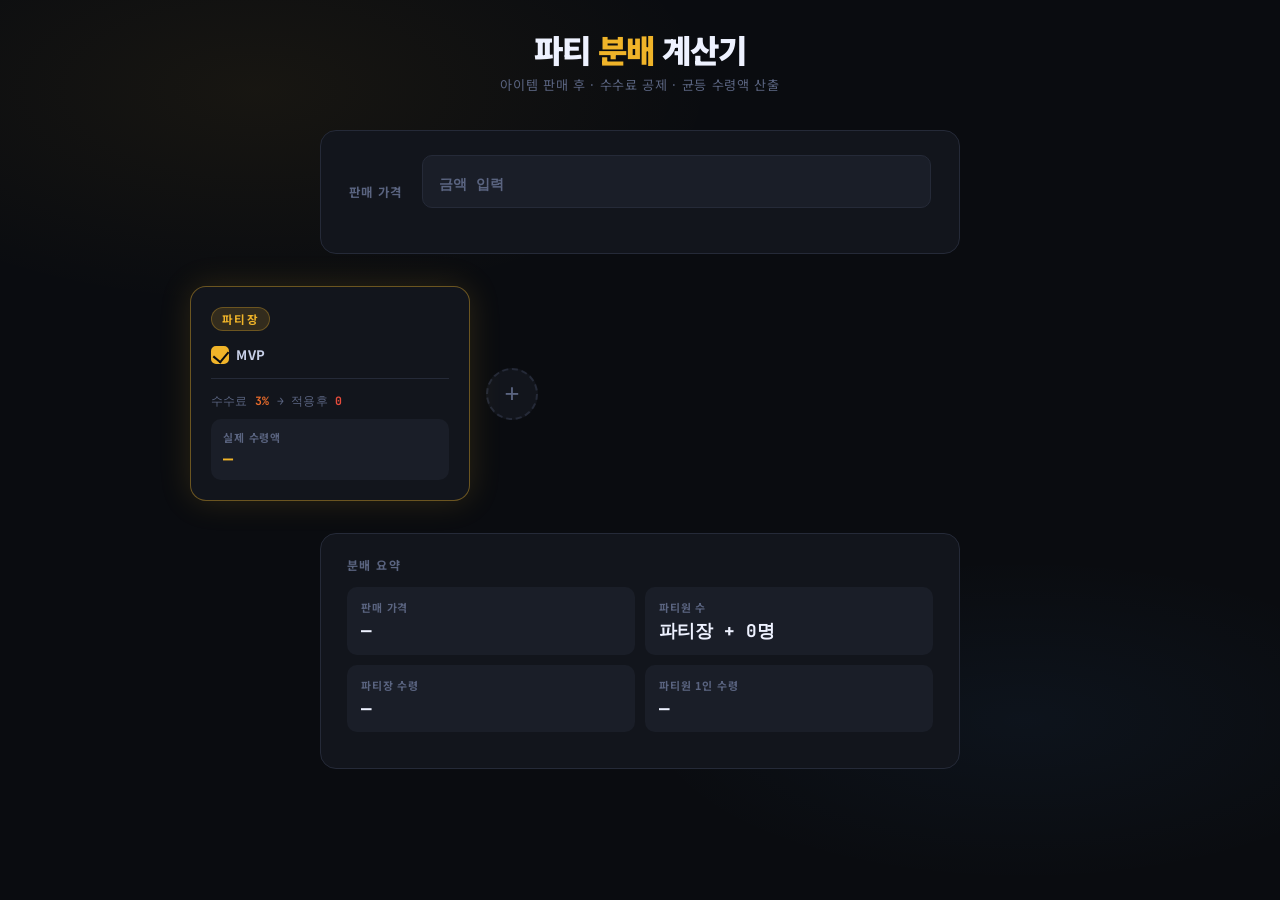
==== Calc/party_distribution_Calc.html @ 792ec23d "create index.html" ====
<!DOCTYPE html>
<html lang="ko">

<head>
    <meta charset="UTF-8">
    <meta name="viewport" content="width=device-width, initial-scale=1.0">
    <title>파티 분배 계산기</title>
    <link
        href="https://fonts.googleapis.com/css2?family=Noto+Sans+KR:wght@300;400;500;700;900&family=JetBrains+Mono:wght@400;700&display=swap"
        rel="stylesheet">
    <style>
        :root {
            --bg: #0a0c10;
            --surface: #12151c;
            --surface2: #1a1e28;
            --border: #252a38;
            --accent: #f0b429;
            --accent2: #e86b2b;
            --blue: #4a9eff;
            --green: #2ecc71;
            --red: #e74c3c;
            --muted: #5a6480;
            --text: #c8d0e8;
            --text-bright: #eef2ff;
            --leader-glow: rgba(240, 180, 41, 0.15);
            --member-glow: rgba(74, 158, 255, 0.1);
        }

        * {
            box-sizing: border-box;
            margin: 0;
            padding: 0;
        }

        body {
            background: var(--bg);
            color: var(--text);
            font-family: 'Noto Sans KR', sans-serif;
            min-height: 100vh;
            padding: 32px 16px 60px;
            background-image:
                radial-gradient(ellipse 60% 40% at 20% 10%, rgba(240, 180, 41, 0.06) 0%, transparent 60%),
                radial-gradient(ellipse 50% 30% at 80% 80%, rgba(74, 158, 255, 0.05) 0%, transparent 60%);
        }

        header {
            text-align: center;
            margin-bottom: 36px;
        }

        header h1 {
            font-size: 2rem;
            font-weight: 900;
            color: var(--text-bright);
            letter-spacing: -0.03em;
            line-height: 1.1;
        }

        header h1 span {
            color: var(--accent);
        }

        header p {
            margin-top: 8px;
            font-size: 0.82rem;
            color: var(--muted);
            letter-spacing: 0.05em;
        }

        /* ── 판매가격 섹션 ── */
        .sell-section {
            max-width: 640px;
            margin: 0 auto 32px;
            background: var(--surface);
            border: 1px solid var(--border);
            border-radius: 16px;
            padding: 24px 28px;
            display: flex;
            align-items: center;
            gap: 20px;
            flex-wrap: wrap;
        }

        .sell-label {
            font-size: 0.78rem;
            font-weight: 700;
            color: var(--muted);
            letter-spacing: 0.1em;
            text-transform: uppercase;
            white-space: nowrap;
        }

        .price-input-wrap {
            position: relative;
            flex: 1;
            min-width: 180px;
        }

        .price-input-wrap input {
            width: 100%;
            background: var(--surface2);
            border: 1px solid var(--border);
            border-radius: 10px;
            padding: 12px 16px;
            font-size: 1.3rem;
            font-family: 'JetBrains Mono', monospace;
            font-weight: 700;
            color: var(--accent);
            outline: none;
            transition: border-color 0.2s;
        }

        .price-input-wrap input:focus {
            border-color: var(--accent);
        }

        .price-input-wrap input::placeholder {
            color: var(--muted);
            font-size: 0.9rem;
        }

        .meso-display {
            margin-top: 6px;
            font-family: 'JetBrains Mono', monospace;
            font-size: 0.78rem;
            font-weight: 700;
            color: var(--muted);
            letter-spacing: 0.03em;
            min-height: 1.2em;
        }

        .meso-display .meso-val {
            color: var(--accent2);
        }

        .meso-display .meso-unit {
            color: var(--muted);
            font-weight: 400;
        }

        .uk-sub {
            font-size: 0.72rem;
            font-weight: 400;
            color: var(--muted);
            letter-spacing: 0.02em;
        }


        /* custom checkbox */
        .chk-wrap {
            display: flex;
            align-items: center;
            gap: 7px;
            cursor: pointer;
            user-select: none;
        }

        .chk-wrap input[type="checkbox"] {
            appearance: none;
            width: 18px;
            height: 18px;
            border: 2px solid var(--border);
            border-radius: 5px;
            background: var(--surface2);
            cursor: pointer;
            transition: all 0.15s;
            position: relative;
            flex-shrink: 0;
        }

        .chk-wrap input[type="checkbox"]:checked {
            background: var(--accent);
            border-color: var(--accent);
        }

        .chk-wrap input[type="checkbox"]:checked::after {
            content: '';
            position: absolute;
            left: 3px;
            top: 0px;
            width: 8px;
            height: 12px;
            border: 2px solid #0a0c10;
            border-top: none;
            border-left: none;
            transform: rotate(40deg);
        }

        .chk-wrap span {
            font-size: 0.82rem;
            font-weight: 700;
            color: var(--text);
            letter-spacing: 0.04em;
        }

        /* ── 파티 블럭 영역 ── */
        .party-area {
            max-width: 900px;
            margin: 0 auto;
            display: flex;
            flex-wrap: wrap;
            gap: 16px;
            align-items: flex-start;
        }

        /* 블럭 공통 */
        .block {
            flex: 1 1 200px;
            min-width: 200px;
            max-width: 280px;
            background: var(--surface);
            border: 1px solid var(--border);
            border-radius: 16px;
            padding: 20px;
            position: relative;
            transition: box-shadow 0.2s, border-color 0.2s;
            animation: fadeUp 0.3s ease both;
        }

        @keyframes fadeUp {
            from {
                opacity: 0;
                transform: translateY(12px);
            }

            to {
                opacity: 1;
                transform: translateY(0);
            }
        }

        .block.leader {
            border-color: rgba(240, 180, 41, 0.4);
            box-shadow: 0 0 32px var(--leader-glow);
        }

        .block.member {
            border-color: rgba(74, 158, 255, 0.2);
            box-shadow: 0 0 24px var(--member-glow);
        }

        .block-header {
            display: flex;
            align-items: center;
            justify-content: space-between;
            margin-bottom: 14px;
        }

        .block-title {
            font-size: 0.72rem;
            font-weight: 700;
            letter-spacing: 0.12em;
            text-transform: uppercase;
            padding: 3px 10px;
            border-radius: 20px;
        }

        .leader .block-title {
            background: rgba(240, 180, 41, 0.15);
            color: var(--accent);
            border: 1px solid rgba(240, 180, 41, 0.3);
        }

        .member .block-title {
            background: rgba(74, 158, 255, 0.1);
            color: var(--blue);
            border: 1px solid rgba(74, 158, 255, 0.25);
        }

        .remove-btn {
            background: rgba(231, 76, 60, 0.12);
            border: 1px solid rgba(231, 76, 60, 0.25);
            color: var(--red);
            border-radius: 8px;
            width: 26px;
            height: 26px;
            display: flex;
            align-items: center;
            justify-content: center;
            cursor: pointer;
            font-size: 1rem;
            line-height: 1;
            transition: all 0.15s;
        }

        .remove-btn:hover {
            background: rgba(231, 76, 60, 0.25);
        }

        .block-checks {
            display: flex;
            flex-direction: column;
            gap: 8px;
            margin-bottom: 14px;
            padding-bottom: 14px;
            border-bottom: 1px solid var(--border);
        }

        /* 수수료 표시 */
        .fee-info {
            font-family: 'JetBrains Mono', monospace;
            font-size: 0.72rem;
            color: var(--muted);
            margin-bottom: 10px;
            letter-spacing: 0.02em;
        }

        .fee-info .fee-chain {
            color: var(--accent2);
            font-weight: 700;
        }

        .fee-info .fee-result {
            color: var(--red);
            font-weight: 700;
        }

        /* 금액 표시 */
        .amount-row {
            display: flex;
            flex-direction: column;
            gap: 6px;
        }

        .amount-item {
            background: var(--surface2);
            border-radius: 10px;
            padding: 10px 12px;
        }

        .amount-item .alabel {
            font-size: 0.68rem;
            font-weight: 700;
            letter-spacing: 0.08em;
            text-transform: uppercase;
            color: var(--muted);
            margin-bottom: 3px;
        }

        .amount-item .aval {
            font-family: 'JetBrains Mono', monospace;
            font-size: 1.05rem;
            font-weight: 700;
            color: var(--green);
        }

        .amount-item .aval.transfer {
            color: var(--blue);
        }

        .amount-item .aval.leader-val {
            color: var(--accent);
        }

        /* +버튼 */
        .add-btn-wrap {
            display: flex;
            align-items: center;
            justify-content: center;
            flex: 0 0 auto;
            align-self: center;
        }

        .add-btn {
            width: 52px;
            height: 52px;
            border-radius: 50%;
            border: 2px dashed var(--border);
            background: var(--surface);
            color: var(--muted);
            font-size: 1.6rem;
            cursor: pointer;
            display: flex;
            align-items: center;
            justify-content: center;
            transition: all 0.2s;
            line-height: 1;
        }

        .add-btn:hover:not(:disabled) {
            border-color: var(--blue);
            color: var(--blue);
            background: rgba(74, 158, 255, 0.07);
            transform: scale(1.08);
        }

        .add-btn:disabled {
            opacity: 0.3;
            cursor: not-allowed;
        }

        /* 결과 요약 */
        .summary {
            max-width: 640px;
            margin: 32px auto 0;
            background: var(--surface);
            border: 1px solid var(--border);
            border-radius: 16px;
            padding: 22px 26px;
        }

        .summary h2 {
            font-size: 0.75rem;
            font-weight: 700;
            letter-spacing: 0.12em;
            text-transform: uppercase;
            color: var(--muted);
            margin-bottom: 14px;
        }

        .summary-grid {
            display: grid;
            grid-template-columns: 1fr 1fr;
            gap: 10px;
        }

        .summary-item {
            background: var(--surface2);
            border-radius: 10px;
            padding: 12px 14px;
        }

        .summary-item .slabel {
            font-size: 0.68rem;
            font-weight: 700;
            letter-spacing: 0.08em;
            text-transform: uppercase;
            color: var(--muted);
            margin-bottom: 4px;
        }

        .summary-item .sval {
            font-family: 'JetBrains Mono', monospace;
            font-size: 1.1rem;
            font-weight: 700;
            color: var(--text-bright);
        }

        .note {
            margin-top: 14px;
            font-size: 0.73rem;
            color: var(--muted);
            line-height: 1.7;
        }

        .note b {
            color: var(--accent);
        }

        @media (max-width: 600px) {
            .sell-section {
                padding: 18px;
                gap: 14px;
            }

            header h1 {
                font-size: 1.5rem;
            }

            .block {
                min-width: 160px;
            }

            .summary-grid {
                grid-template-columns: 1fr;
            }
        }
    </style>
</head>

<body>

    <header>
        <h1>파티 <span>분배</span> 계산기</h1>
        <p>아이템 판매 후 · 수수료 공제 · 균등 수령액 산출</p>
    </header>

    <!-- 판매가격 입력 -->
    <div class="sell-section">
        <div class="sell-label">판매 가격</div>
        <div class="price-input-wrap">
            <input type="number" id="sellPrice" placeholder="금액 입력" min="0" oninput="calc()">
            <div class="meso-display" id="mesoDisplay"></div>
        </div>

    </div>

    <!-- 파티 블럭 영역 -->
    <div class="party-area" id="partyArea">
        <!-- 파티장 -->
        <div class="block leader" id="leaderBlock">
            <div class="block-header">
                <span class="block-title">파티장</span>
            </div>
            <div class="block-checks">
                <!-- 파티장은 mvp 옵션만 (타서버 없음) -->
                <label class="chk-wrap">
                    <input type="checkbox" id="leaderMvp" checked onchange="calc()">
                    <span>MVP</span>
                </label>
            </div>
            <div class="fee-info" id="leaderFeeInfo">—</div>
            <div class="amount-row">
                <div class="amount-item">
                    <div class="alabel">실제 수령액</div>
                    <div class="aval leader-val" id="leaderReceive">—</div>
                </div>
            </div>
        </div>

        <!-- 파티원 동적 -->
        <div id="membersWrap" style="display:contents"></div>

        <!-- + 버튼 -->
        <div class="add-btn-wrap">
            <button class="add-btn" id="addBtn" onclick="addMember()" title="파티원 추가">+</button>
        </div>
    </div>

    <!-- 요약 -->
    <div class="summary" id="summary">
        <h2>분배 요약</h2>
        <div class="summary-grid">
            <div class="summary-item">
                <div class="slabel">판매 가격</div>
                <div class="sval" id="sumSell">—</div>
            </div>
            <div class="summary-item">
                <div class="slabel">파티원 수</div>
                <div class="sval" id="sumCount">—</div>
            </div>
            <div class="summary-item">
                <div class="slabel">파티장 수령</div>
                <div class="sval" id="sumLeader">—</div>
            </div>
            <div class="summary-item">
                <div class="slabel">파티원 1인 수령</div>
                <div class="sval" id="sumMember">—</div>
            </div>
        </div>
        <div class="note" id="noteArea"></div>
    </div>

    <script>
        let memberCount = 0;
        let memberData = []; // [{id, otherServer, mvp}]

        const MAX_MEMBERS = 5;

        function addMember() {
            if (memberCount >= MAX_MEMBERS) return;
            memberCount++;
            const id = memberCount;
            memberData.push({ id, otherServer: false, mvp: true });

            const wrap = document.getElementById('membersWrap');
            const div = document.createElement('div');
            div.className = 'block member';
            div.id = `member-${id}`;
            div.innerHTML = `
    <div class="block-header">
        <span class="block-title">파티원 ${id}</span>
        <button class="remove-btn" onclick="removeMember(${id})" title="제거">×</button>
    </div>
    <div class="block-checks">
        <label class="chk-wrap">
        <input type="checkbox" id="m${id}-other" onchange="updateMember(${id})">
        <span>타서버</span>
        </label>
        <label class="chk-wrap">
        <input type="checkbox" id="m${id}-mvp" checked onchange="updateMember(${id})">
        <span>MVP</span>
        </label>
    </div>
    <div class="fee-info" id="m${id}-fee">—</div>
    <div class="amount-row">
        <div class="amount-item">
        <div class="alabel">실제 수령액</div>
        <div class="aval" id="m${id}-receive">—</div>
    </div>
    <div class="amount-item">
        <div class="alabel">파티장이 줄 금액</div>
        <div class="aval transfer" id="m${id}-transfer">—</div>
    </div>
    </div>
`;
            wrap.appendChild(div);
            updateAddBtn();
            calc();
        }

        function removeMember(id) {
            memberData = memberData.filter(m => m.id !== id);
            const el = document.getElementById(`member-${id}`);
            if (el) el.remove();
            // 타이틀 재번호
            const blocks = document.querySelectorAll('#membersWrap .block');
            blocks.forEach((b, i) => {
                b.querySelector('.block-title').textContent = `파티원 ${i + 1}`;
            });
            memberCount = memberData.length;
            updateAddBtn();
            calc();
        }

        function updateMember(id) {
            const m = memberData.find(x => x.id === id);
            if (!m) return;
            m.otherServer = document.getElementById(`m${id}-other`).checked;
            m.mvp = document.getElementById(`m${id}-mvp`).checked;
            calc();
        }

        function updateAddBtn() {
            document.getElementById('addBtn').disabled = memberCount >= MAX_MEMBERS;
        }

        // 수수료 적용: 금액 * (1 - fee/100) 를 floor
        function applyFee(amount, feePercent) {
            return Math.floor(amount * (1 - feePercent / 100));
        }

        function fmt(n) {
            if (isNaN(n) || n === null) return '—';
            return n.toLocaleString('ko-KR');
        }

        function fmtPlain(n) {
            if (isNaN(n) || n === null) return '—';
            return String(n);
        }

        function fmtUk(n) {
            if (!n || isNaN(n)) return '';
            return (n / 100000000).toFixed(2) + '억';
        }

        function setAmount(el, n) {
            if (!el) return;
            if (!n || isNaN(n) || n <= 0) { el.innerHTML = '—'; return; }
            el.innerHTML = fmtPlain(n) + '<br><span class="uk-sub">' + fmtUk(n) + '</span>';
        }

        function calc() {
            const sellPrice = parseInt(document.getElementById('sellPrice').value) || 0;
            // 억 단위 메소 표시
            const mesoEl = document.getElementById('mesoDisplay');
            if (sellPrice > 0) {
                const uk = (sellPrice / 100000000).toFixed(4).replace(/\.?0+$/, '');
                mesoEl.innerHTML = `<span class="meso-val">${uk}억</span> <span class="meso-unit">메소</span>`;
            } else {
                mesoEl.innerHTML = '';
            }

            // 파티장 수수료
            const leaderMvp = document.getElementById('leaderMvp').checked;
            // 파티장 수수료 = mvp여부에 따라
            const leaderBaseFee = leaderMvp ? 3 : 5;

            // 파티장 수령액 (판매가 - 수수료)
            const leaderReceive = applyFee(sellPrice, leaderBaseFee);

            // 파티원이 없으면 파티장이 다 가짐
            const totalMembers = memberData.length;

            // 모두가 동일하게 수령해야 하므로:
            // 파티원이 파티장한테 받을 때 수수료가 붙음.
            // 파티원이 받는 실제금액 = (파티장이 주는 금액) * (1 - 각 수수료)
            // 모두의 실제 수령액이 같아야 함 → 기준금액 T 를 구함
            // 파티장 실제수령 = leaderReceive - Σ(파티장이 주는 금액_i)
            // 파티원 i 실제수령 = (파티장이 주는 금액_i) * (1 - fee_i)
            // 모두 T가 되도록: T = leaderReceive - Σ transfer_i = transfer_i * (1-fee_i)
            // → transfer_i = T / (1 - fee_i)
            // → T + Σ T/(1-fee_i) = leaderReceive
            // → T * (1 + Σ 1/(1-fee_i)) = leaderReceive
            // → T = leaderReceive / (1 + Σ 1/(1-fee_i))
            // Then floor T, and floor each transfer

            // 각 파티원 수수료 계산
            const memberFees = memberData.map(m => {
                const baseFee = m.mvp ? 3 : 5;
                const otherFee = m.otherServer ? 1 : 0;
                // 복리: (1 - base/100) * (1 - other/100)
                // 실제 남는 비율
                const keepRatio = (1 - baseFee / 100) * (1 - otherFee / 100);
                return { ...m, baseFee, otherFee, keepRatio };
            });

            let T = 0;
            let sumInvKeep = 0;

            if (totalMembers === 0) {
                T = leaderReceive;
            } else {
                // Σ 1/keepRatio
                sumInvKeep = memberFees.reduce((acc, m) => acc + 1 / m.keepRatio, 0);
                // T = floor(leaderReceive / (1 + sumInvKeep))
                T = Math.floor(leaderReceive / (1 + sumInvKeep));
            }

            // 파티장 실제 수령
            const leaderActual = totalMembers === 0 ? leaderReceive : T;

            // 파티원 transfer, receive
            const memberResults = memberFees.map(m => {
                // 파티장이 주는 금액: T / keepRatio, floor
                const transfer = Math.floor(T / m.keepRatio);
                // 실제 수령: floor(transfer * keepRatio)
                const receive = applyFee(transfer, m.baseFee);
                const receive2 = m.otherFee > 0 ? applyFee(receive, m.otherFee) : receive;
                return { ...m, transfer, receive: receive2 };
            });

            // 파티장 실제 수령 재계산 (leaderReceive - Σtransfer, floor)
            const totalTransfer = memberResults.reduce((a, m) => a + m.transfer, 0);
            const leaderFinal = leaderReceive - totalTransfer;

            // UI 업데이트 - 파티장
            const leaderFeeStr = `${leaderBaseFee}%`;
            document.getElementById('leaderFeeInfo').innerHTML =
                `수수료 <span class="fee-chain">${leaderFeeStr}</span> → 적용후 <span class="fee-result">${fmt(leaderReceive)}</span>`;
            setAmount(document.getElementById('leaderReceive'), sellPrice > 0 ? leaderFinal : 0);

            // UI 업데이트 - 파티원
            memberResults.forEach((m, i) => {
                const feeChain = m.otherFee > 0
                    ? `${m.baseFee}% + ${m.otherFee}% (복리)`
                    : `${m.baseFee}%`;
                const actualFeeDisplay = (1 - m.keepRatio) * 100;
                document.getElementById(`m${m.id}-fee`).innerHTML =
                    `수수료 <span class="fee-chain">${feeChain}</span> ≈ 실적용 <span class="fee-result">${actualFeeDisplay.toFixed(2)}%</span>`;
                setAmount(document.getElementById(`m${m.id}-receive`), sellPrice > 0 ? m.receive : 0);
                setAmount(document.getElementById(`m${m.id}-transfer`), sellPrice > 0 ? m.transfer : 0);
            });

            // 요약
            document.getElementById('sumSell').textContent = sellPrice > 0 ? fmt(sellPrice) : '—';
            document.getElementById('sumCount').textContent = `파티장 + ${totalMembers}명`;
            document.getElementById('sumLeader').textContent = sellPrice > 0 ? fmt(leaderFinal) : '—';
            document.getElementById('sumMember').textContent =
                (sellPrice > 0 && totalMembers > 0) ? fmt(T) : '—';

            // 노트
            let noteHtml = '';
            if (sellPrice > 0) {
                noteHtml += `<b>목표 균등 수령액</b>: ${fmt(T)}<br>`;
                noteHtml += `파티장 판매 후 수령: ${fmt(leaderReceive)} → 파티원 분배 후 실수령: ${fmt(leaderFinal)}<br>`;
                if (totalMembers > 0) {
                    noteHtml += `파티원 총 이체 금액: ${fmt(totalTransfer)}<br>`;
                }
                noteHtml += `<span style="color:var(--muted);font-size:0.7rem">※ 1의 자리 이하 버림 적용 · 수수료 복리 계산</span>`;
            }
            document.getElementById('noteArea').innerHTML = noteHtml;
        }

        // 초기 계산
        calc();
    </script>
</body>

</html>
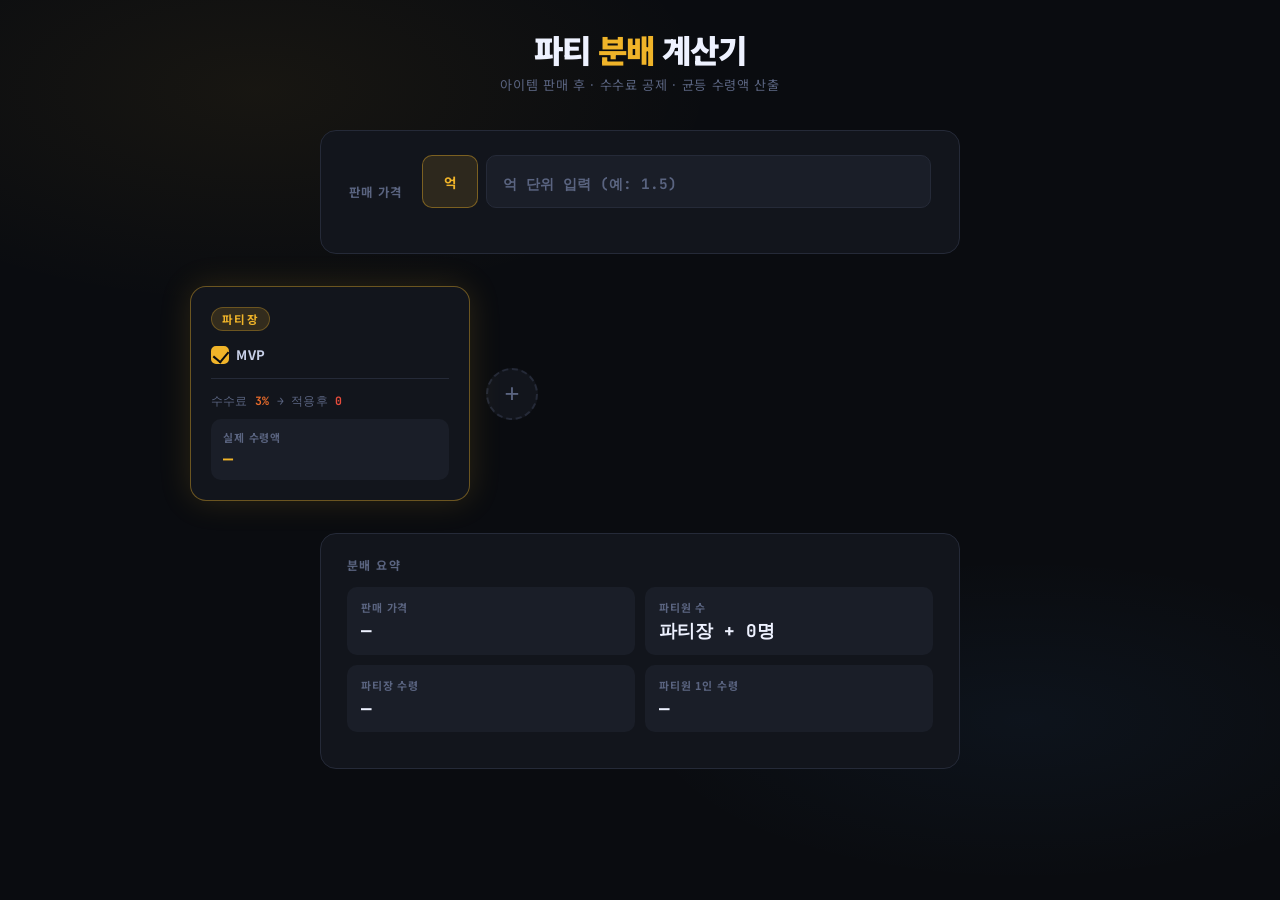
==== commit a24bbad1: "분배 계산기 수정" ====
--- a/Calc/party_distribution_Calc.html
+++ b/Calc/party_distribution_Calc.html
@@ -8,468 +8,10 @@
     <link
         href="https://fonts.googleapis.com/css2?family=Noto+Sans+KR:wght@300;400;500;700;900&family=JetBrains+Mono:wght@400;700&display=swap"
         rel="stylesheet">
-    <style>
-        :root {
-            --bg: #0a0c10;
-            --surface: #12151c;
-            --surface2: #1a1e28;
-            --border: #252a38;
-            --accent: #f0b429;
-            --accent2: #e86b2b;
-            --blue: #4a9eff;
-            --green: #2ecc71;
-            --red: #e74c3c;
-            --muted: #5a6480;
-            --text: #c8d0e8;
-            --text-bright: #eef2ff;
-            --leader-glow: rgba(240, 180, 41, 0.15);
-            --member-glow: rgba(74, 158, 255, 0.1);
-        }
-
-        * {
-            box-sizing: border-box;
-            margin: 0;
-            padding: 0;
-        }
-
-        body {
-            background: var(--bg);
-            color: var(--text);
-            font-family: 'Noto Sans KR', sans-serif;
-            min-height: 100vh;
-            padding: 32px 16px 60px;
-            background-image:
-                radial-gradient(ellipse 60% 40% at 20% 10%, rgba(240, 180, 41, 0.06) 0%, transparent 60%),
-                radial-gradient(ellipse 50% 30% at 80% 80%, rgba(74, 158, 255, 0.05) 0%, transparent 60%);
-        }
-
-        header {
-            text-align: center;
-            margin-bottom: 36px;
-        }
-
-        header h1 {
-            font-size: 2rem;
-            font-weight: 900;
-            color: var(--text-bright);
-            letter-spacing: -0.03em;
-            line-height: 1.1;
-        }
-
-        header h1 span {
-            color: var(--accent);
-        }
-
-        header p {
-            margin-top: 8px;
-            font-size: 0.82rem;
-            color: var(--muted);
-            letter-spacing: 0.05em;
-        }
-
-        /* ── 판매가격 섹션 ── */
-        .sell-section {
-            max-width: 640px;
-            margin: 0 auto 32px;
-            background: var(--surface);
-            border: 1px solid var(--border);
-            border-radius: 16px;
-            padding: 24px 28px;
-            display: flex;
-            align-items: center;
-            gap: 20px;
-            flex-wrap: wrap;
-        }
-
-        .sell-label {
-            font-size: 0.78rem;
-            font-weight: 700;
-            color: var(--muted);
-            letter-spacing: 0.1em;
-            text-transform: uppercase;
-            white-space: nowrap;
-        }
-
-        .price-input-wrap {
-            position: relative;
-            flex: 1;
-            min-width: 180px;
-        }
-
-        .price-input-wrap input {
-            width: 100%;
-            background: var(--surface2);
-            border: 1px solid var(--border);
-            border-radius: 10px;
-            padding: 12px 16px;
-            font-size: 1.3rem;
-            font-family: 'JetBrains Mono', monospace;
-            font-weight: 700;
-            color: var(--accent);
-            outline: none;
-            transition: border-color 0.2s;
-        }
-
-        .price-input-wrap input:focus {
-            border-color: var(--accent);
-        }
-
-        .price-input-wrap input::placeholder {
-            color: var(--muted);
-            font-size: 0.9rem;
-        }
-
-        .meso-display {
-            margin-top: 6px;
-            font-family: 'JetBrains Mono', monospace;
-            font-size: 0.78rem;
-            font-weight: 700;
-            color: var(--muted);
-            letter-spacing: 0.03em;
-            min-height: 1.2em;
-        }
-
-        .meso-display .meso-val {
-            color: var(--accent2);
-        }
-
-        .meso-display .meso-unit {
-            color: var(--muted);
-            font-weight: 400;
-        }
-
-        .uk-sub {
-            font-size: 0.72rem;
-            font-weight: 400;
-            color: var(--muted);
-            letter-spacing: 0.02em;
-        }
-
-
-        /* custom checkbox */
-        .chk-wrap {
-            display: flex;
-            align-items: center;
-            gap: 7px;
-            cursor: pointer;
-            user-select: none;
-        }
-
-        .chk-wrap input[type="checkbox"] {
-            appearance: none;
-            width: 18px;
-            height: 18px;
-            border: 2px solid var(--border);
-            border-radius: 5px;
-            background: var(--surface2);
-            cursor: pointer;
-            transition: all 0.15s;
-            position: relative;
-            flex-shrink: 0;
-        }
-
-        .chk-wrap input[type="checkbox"]:checked {
-            background: var(--accent);
-            border-color: var(--accent);
-        }
-
-        .chk-wrap input[type="checkbox"]:checked::after {
-            content: '';
-            position: absolute;
-            left: 3px;
-            top: 0px;
-            width: 8px;
-            height: 12px;
-            border: 2px solid #0a0c10;
-            border-top: none;
-            border-left: none;
-            transform: rotate(40deg);
-        }
-
-        .chk-wrap span {
-            font-size: 0.82rem;
-            font-weight: 700;
-            color: var(--text);
-            letter-spacing: 0.04em;
-        }
-
-        /* ── 파티 블럭 영역 ── */
-        .party-area {
-            max-width: 900px;
-            margin: 0 auto;
-            display: flex;
-            flex-wrap: wrap;
-            gap: 16px;
-            align-items: flex-start;
-        }
-
-        /* 블럭 공통 */
-        .block {
-            flex: 1 1 200px;
-            min-width: 200px;
-            max-width: 280px;
-            background: var(--surface);
-            border: 1px solid var(--border);
-            border-radius: 16px;
-            padding: 20px;
-            position: relative;
-            transition: box-shadow 0.2s, border-color 0.2s;
-            animation: fadeUp 0.3s ease both;
-        }
-
-        @keyframes fadeUp {
-            from {
-                opacity: 0;
-                transform: translateY(12px);
-            }
-
-            to {
-                opacity: 1;
-                transform: translateY(0);
-            }
-        }
-
-        .block.leader {
-            border-color: rgba(240, 180, 41, 0.4);
-            box-shadow: 0 0 32px var(--leader-glow);
-        }
-
-        .block.member {
-            border-color: rgba(74, 158, 255, 0.2);
-            box-shadow: 0 0 24px var(--member-glow);
-        }
-
-        .block-header {
-            display: flex;
-            align-items: center;
-            justify-content: space-between;
-            margin-bottom: 14px;
-        }
-
-        .block-title {
-            font-size: 0.72rem;
-            font-weight: 700;
-            letter-spacing: 0.12em;
-            text-transform: uppercase;
-            padding: 3px 10px;
-            border-radius: 20px;
-        }
-
-        .leader .block-title {
-            background: rgba(240, 180, 41, 0.15);
-            color: var(--accent);
-            border: 1px solid rgba(240, 180, 41, 0.3);
-        }
-
-        .member .block-title {
-            background: rgba(74, 158, 255, 0.1);
-            color: var(--blue);
-            border: 1px solid rgba(74, 158, 255, 0.25);
-        }
-
-        .remove-btn {
-            background: rgba(231, 76, 60, 0.12);
-            border: 1px solid rgba(231, 76, 60, 0.25);
-            color: var(--red);
-            border-radius: 8px;
-            width: 26px;
-            height: 26px;
-            display: flex;
-            align-items: center;
-            justify-content: center;
-            cursor: pointer;
-            font-size: 1rem;
-            line-height: 1;
-            transition: all 0.15s;
-        }
-
-        .remove-btn:hover {
-            background: rgba(231, 76, 60, 0.25);
-        }
-
-        .block-checks {
-            display: flex;
-            flex-direction: column;
-            gap: 8px;
-            margin-bottom: 14px;
-            padding-bottom: 14px;
-            border-bottom: 1px solid var(--border);
-        }
-
-        /* 수수료 표시 */
-        .fee-info {
-            font-family: 'JetBrains Mono', monospace;
-            font-size: 0.72rem;
-            color: var(--muted);
-            margin-bottom: 10px;
-            letter-spacing: 0.02em;
-        }
-
-        .fee-info .fee-chain {
-            color: var(--accent2);
-            font-weight: 700;
-        }
-
-        .fee-info .fee-result {
-            color: var(--red);
-            font-weight: 700;
-        }
-
-        /* 금액 표시 */
-        .amount-row {
-            display: flex;
-            flex-direction: column;
-            gap: 6px;
-        }
-
-        .amount-item {
-            background: var(--surface2);
-            border-radius: 10px;
-            padding: 10px 12px;
-        }
-
-        .amount-item .alabel {
-            font-size: 0.68rem;
-            font-weight: 700;
-            letter-spacing: 0.08em;
-            text-transform: uppercase;
-            color: var(--muted);
-            margin-bottom: 3px;
-        }
-
-        .amount-item .aval {
-            font-family: 'JetBrains Mono', monospace;
-            font-size: 1.05rem;
-            font-weight: 700;
-            color: var(--green);
-        }
-
-        .amount-item .aval.transfer {
-            color: var(--blue);
-        }
-
-        .amount-item .aval.leader-val {
-            color: var(--accent);
-        }
-
-        /* +버튼 */
-        .add-btn-wrap {
-            display: flex;
-            align-items: center;
-            justify-content: center;
-            flex: 0 0 auto;
-            align-self: center;
-        }
-
-        .add-btn {
-            width: 52px;
-            height: 52px;
-            border-radius: 50%;
-            border: 2px dashed var(--border);
-            background: var(--surface);
-            color: var(--muted);
-            font-size: 1.6rem;
-            cursor: pointer;
-            display: flex;
-            align-items: center;
-            justify-content: center;
-            transition: all 0.2s;
-            line-height: 1;
-        }
-
-        .add-btn:hover:not(:disabled) {
-            border-color: var(--blue);
-            color: var(--blue);
-            background: rgba(74, 158, 255, 0.07);
-            transform: scale(1.08);
-        }
-
-        .add-btn:disabled {
-            opacity: 0.3;
-            cursor: not-allowed;
-        }
-
-        /* 결과 요약 */
-        .summary {
-            max-width: 640px;
-            margin: 32px auto 0;
-            background: var(--surface);
-            border: 1px solid var(--border);
-            border-radius: 16px;
-            padding: 22px 26px;
-        }
-
-        .summary h2 {
-            font-size: 0.75rem;
-            font-weight: 700;
-            letter-spacing: 0.12em;
-            text-transform: uppercase;
-            color: var(--muted);
-            margin-bottom: 14px;
-        }
-
-        .summary-grid {
-            display: grid;
-            grid-template-columns: 1fr 1fr;
-            gap: 10px;
-        }
-
-        .summary-item {
-            background: var(--surface2);
-            border-radius: 10px;
-            padding: 12px 14px;
-        }
-
-        .summary-item .slabel {
-            font-size: 0.68rem;
-            font-weight: 700;
-            letter-spacing: 0.08em;
-            text-transform: uppercase;
-            color: var(--muted);
-            margin-bottom: 4px;
-        }
-
-        .summary-item .sval {
-            font-family: 'JetBrains Mono', monospace;
-            font-size: 1.1rem;
-            font-weight: 700;
-            color: var(--text-bright);
-        }
-
-        .note {
-            margin-top: 14px;
-            font-size: 0.73rem;
-            color: var(--muted);
-            line-height: 1.7;
-        }
-
-        .note b {
-            color: var(--accent);
-        }
-
-        @media (max-width: 600px) {
-            .sell-section {
-                padding: 18px;
-                gap: 14px;
-            }
-
-            header h1 {
-                font-size: 1.5rem;
-            }
-
-            .block {
-                min-width: 160px;
-            }
-
-            .summary-grid {
-                grid-template-columns: 1fr;
-            }
-        }
-    </style>
+    <link rel="stylesheet" href="party_distribution_Calc.css">
 </head>
 
 <body>
-
     <header>
         <h1>파티 <span>분배</span> 계산기</h1>
         <p>아이템 판매 후 · 수수료 공제 · 균등 수령액 산출</p>
@@ -479,7 +21,10 @@
     <div class="sell-section">
         <div class="sell-label">판매 가격</div>
         <div class="price-input-wrap">
-            <input type="number" id="sellPrice" placeholder="금액 입력" min="0" oninput="calc()">
+            <div class="price-input-row">
+                <button class="mode-btn" id="modeBtn" onclick="toggleMode()" title="입력 모드 변경">억</button>
+                <input type="number" id="sellPrice" placeholder="억 단위 입력 (예: 1.5)" min="0" step="any" oninput="calc()">
+            </div>
             <div class="meso-display" id="mesoDisplay"></div>
         </div>
 
@@ -542,24 +87,54 @@
     </div>
 
     <script>
-        let memberCount = 0;
+        let nextId = 0;
         let memberData = []; // [{id, otherServer, mvp}]
 
         const MAX_MEMBERS = 5;
+        const UK = 100000000;
+
+        // 입력 모드: 'uk' = 억 단위(소수점 허용), 'raw' = 메소 그대로
+        let inputMode = 'uk';
+
+        function getSellPrice() {
+            const v = document.getElementById('sellPrice').value;
+            if (inputMode === 'uk') return Math.round((parseFloat(v) || 0) * UK);
+            return parseInt(v) || 0;
+        }
+
+        function toggleMode() {
+            const input = document.getElementById('sellPrice');
+            const price = getSellPrice();
+            inputMode = inputMode === 'uk' ? 'raw' : 'uk';
+            const btn = document.getElementById('modeBtn');
+            if (inputMode === 'uk') {
+                btn.textContent = '억';
+                btn.classList.remove('raw');
+                input.step = 'any';
+                input.placeholder = '억 단위 입력 (예: 1.5)';
+                input.value = price > 0 ? String(price / UK) : '';
+            } else {
+                btn.textContent = '메소';
+                btn.classList.add('raw');
+                input.step = '1';
+                input.placeholder = '금액 입력';
+                input.value = price > 0 ? String(price) : '';
+            }
+            calc();
+        }
 
         function addMember() {
-            if (memberCount >= MAX_MEMBERS) return;
-            memberCount++;
-            const id = memberCount;
+            if (memberData.length >= MAX_MEMBERS) return;
+            const id = ++nextId;
             memberData.push({ id, otherServer: false, mvp: true });
-
+            const num = memberData.length;
             const wrap = document.getElementById('membersWrap');
             const div = document.createElement('div');
             div.className = 'block member';
             div.id = `member-${id}`;
             div.innerHTML = `
     <div class="block-header">
-        <span class="block-title">파티원 ${id}</span>
+        <span class="block-title">파티원 ${num}</span>
         <button class="remove-btn" onclick="removeMember(${id})" title="제거">×</button>
     </div>
     <div class="block-checks">
@@ -598,7 +173,6 @@
             blocks.forEach((b, i) => {
                 b.querySelector('.block-title').textContent = `파티원 ${i + 1}`;
             });
-            memberCount = memberData.length;
             updateAddBtn();
             calc();
         }
@@ -612,7 +186,7 @@
         }
 
         function updateAddBtn() {
-            document.getElementById('addBtn').disabled = memberCount >= MAX_MEMBERS;
+            document.getElementById('addBtn').disabled = memberData.length >= MAX_MEMBERS;
         }
 
         // 수수료 적용: 금액 * (1 - fee/100) 를 floor
@@ -642,10 +216,12 @@
         }
 
         function calc() {
-            const sellPrice = parseInt(document.getElementById('sellPrice').value) || 0;
-            // 억 단위 메소 표시
+            const sellPrice = getSellPrice();
+            // 억 모드: 메소 환산 표시 / 메소 모드: 억 단위 표시
             const mesoEl = document.getElementById('mesoDisplay');
-            if (sellPrice > 0) {
+            if (sellPrice > 0 && inputMode === 'uk') {
+                mesoEl.innerHTML = `<span class="meso-val">${fmt(sellPrice)}</span> <span class="meso-unit">메소</span>`;
+            } else if (sellPrice > 0) {
                 const uk = (sellPrice / 100000000).toFixed(4).replace(/\.?0+$/, '');
                 mesoEl.innerHTML = `<span class="meso-val">${uk}억</span> <span class="meso-unit">메소</span>`;
             } else {
@@ -698,9 +274,6 @@
                 T = Math.floor(leaderReceive / (1 + sumInvKeep));
             }
 
-            // 파티장 실제 수령
-            const leaderActual = totalMembers === 0 ? leaderReceive : T;
-
             // 파티원 transfer, receive
             const memberResults = memberFees.map(m => {
                 // 파티장이 주는 금액: T / keepRatio, floor
--- a/Calc/party_distribution_Calc.css
+++ b/Calc/party_distribution_Calc.css
@@ -0,0 +1,492 @@
+:root {
+    --bg: #0a0c10;
+    --surface: #12151c;
+    --surface2: #1a1e28;
+    --border: #252a38;
+    --accent: #f0b429;
+    --accent2: #e86b2b;
+    --blue: #4a9eff;
+    --green: #2ecc71;
+    --red: #e74c3c;
+    --muted: #5a6480;
+    --text: #c8d0e8;
+    --text-bright: #eef2ff;
+    --leader-glow: rgba(240, 180, 41, 0.15);
+    --member-glow: rgba(74, 158, 255, 0.1);
+}
+
+* {
+    box-sizing: border-box;
+    margin: 0;
+    padding: 0;
+}
+
+body {
+    background: var(--bg);
+    color: var(--text);
+    font-family: 'Noto Sans KR', sans-serif;
+    min-height: 100vh;
+    padding: 32px 16px 60px;
+    background-image:
+        radial-gradient(ellipse 60% 40% at 20% 10%, rgba(240, 180, 41, 0.06) 0%, transparent 60%),
+        radial-gradient(ellipse 50% 30% at 80% 80%, rgba(74, 158, 255, 0.05) 0%, transparent 60%);
+}
+
+header {
+    text-align: center;
+    margin-bottom: 36px;
+}
+
+header h1 {
+    font-size: 2rem;
+    font-weight: 900;
+    color: var(--text-bright);
+    letter-spacing: -0.03em;
+    line-height: 1.1;
+}
+
+header h1 span {
+    color: var(--accent);
+}
+
+header p {
+    margin-top: 8px;
+    font-size: 0.82rem;
+    color: var(--muted);
+    letter-spacing: 0.05em;
+}
+
+/* ── 판매가격 섹션 ── */
+.sell-section {
+    max-width: 640px;
+    margin: 0 auto 32px;
+    background: var(--surface);
+    border: 1px solid var(--border);
+    border-radius: 16px;
+    padding: 24px 28px;
+    display: flex;
+    align-items: center;
+    gap: 20px;
+    flex-wrap: wrap;
+}
+
+.sell-label {
+    font-size: 0.78rem;
+    font-weight: 700;
+    color: var(--muted);
+    letter-spacing: 0.1em;
+    text-transform: uppercase;
+    white-space: nowrap;
+}
+
+.price-input-wrap {
+    position: relative;
+    flex: 1;
+    min-width: 180px;
+}
+
+.price-input-row {
+    display: flex;
+    gap: 8px;
+}
+
+.mode-btn {
+    flex: 0 0 auto;
+    min-width: 56px;
+    padding: 0 12px;
+    background: rgba(240, 180, 41, 0.12);
+    border: 1px solid rgba(240, 180, 41, 0.4);
+    border-radius: 10px;
+    color: var(--accent);
+    font-family: 'Noto Sans KR', sans-serif;
+    font-size: 0.85rem;
+    font-weight: 700;
+    cursor: pointer;
+    transition: all 0.15s;
+}
+
+.mode-btn:hover {
+    background: rgba(240, 180, 41, 0.22);
+}
+
+.mode-btn.raw {
+    background: rgba(74, 158, 255, 0.1);
+    border-color: rgba(74, 158, 255, 0.35);
+    color: var(--blue);
+}
+
+.mode-btn.raw:hover {
+    background: rgba(74, 158, 255, 0.2);
+}
+
+.price-input-wrap input {
+    flex: 1;
+    min-width: 0;
+    width: 100%;
+    background: var(--surface2);
+    border: 1px solid var(--border);
+    border-radius: 10px;
+    padding: 12px 16px;
+    font-size: 1.3rem;
+    font-family: 'JetBrains Mono', monospace;
+    font-weight: 700;
+    color: var(--accent);
+    outline: none;
+    transition: border-color 0.2s;
+}
+
+.price-input-wrap input:focus {
+    border-color: var(--accent);
+}
+
+.price-input-wrap input::placeholder {
+    color: var(--muted);
+    font-size: 0.9rem;
+}
+
+.meso-display {
+    margin-top: 6px;
+    font-family: 'JetBrains Mono', monospace;
+    font-size: 0.78rem;
+    font-weight: 700;
+    color: var(--muted);
+    letter-spacing: 0.03em;
+    min-height: 1.2em;
+}
+
+.meso-display .meso-val {
+    color: var(--accent2);
+}
+
+.meso-display .meso-unit {
+    color: var(--muted);
+    font-weight: 400;
+}
+
+.uk-sub {
+    font-size: 0.72rem;
+    font-weight: 400;
+    color: var(--muted);
+    letter-spacing: 0.02em;
+}
+
+
+/* custom checkbox */
+.chk-wrap {
+    display: flex;
+    align-items: center;
+    gap: 7px;
+    cursor: pointer;
+    user-select: none;
+}
+
+.chk-wrap input[type="checkbox"] {
+    appearance: none;
+    width: 18px;
+    height: 18px;
+    border: 2px solid var(--border);
+    border-radius: 5px;
+    background: var(--surface2);
+    cursor: pointer;
+    transition: all 0.15s;
+    position: relative;
+    flex-shrink: 0;
+}
+
+.chk-wrap input[type="checkbox"]:checked {
+    background: var(--accent);
+    border-color: var(--accent);
+}
+
+.chk-wrap input[type="checkbox"]:checked::after {
+    content: '';
+    position: absolute;
+    left: 3px;
+    top: 0px;
+    width: 8px;
+    height: 12px;
+    border: 2px solid #0a0c10;
+    border-top: none;
+    border-left: none;
+    transform: rotate(40deg);
+}
+
+.chk-wrap span {
+    font-size: 0.82rem;
+    font-weight: 700;
+    color: var(--text);
+    letter-spacing: 0.04em;
+}
+
+/* ── 파티 블럭 영역 ── */
+.party-area {
+    max-width: 900px;
+    margin: 0 auto;
+    display: flex;
+    flex-wrap: wrap;
+    gap: 16px;
+    align-items: flex-start;
+}
+
+/* 블럭 공통 */
+.block {
+    flex: 1 1 200px;
+    min-width: 200px;
+    max-width: 280px;
+    background: var(--surface);
+    border: 1px solid var(--border);
+    border-radius: 16px;
+    padding: 20px;
+    position: relative;
+    transition: box-shadow 0.2s, border-color 0.2s;
+    animation: fadeUp 0.3s ease both;
+}
+
+@keyframes fadeUp {
+    from {
+        opacity: 0;
+        transform: translateY(12px);
+    }
+
+    to {
+        opacity: 1;
+        transform: translateY(0);
+    }
+}
+
+.block.leader {
+    border-color: rgba(240, 180, 41, 0.4);
+    box-shadow: 0 0 32px var(--leader-glow);
+}
+
+.block.member {
+    border-color: rgba(74, 158, 255, 0.2);
+    box-shadow: 0 0 24px var(--member-glow);
+}
+
+.block-header {
+    display: flex;
+    align-items: center;
+    justify-content: space-between;
+    margin-bottom: 14px;
+}
+
+.block-title {
+    font-size: 0.72rem;
+    font-weight: 700;
+    letter-spacing: 0.12em;
+    text-transform: uppercase;
+    padding: 3px 10px;
+    border-radius: 20px;
+}
+
+.leader .block-title {
+    background: rgba(240, 180, 41, 0.15);
+    color: var(--accent);
+    border: 1px solid rgba(240, 180, 41, 0.3);
+}
+
+.member .block-title {
+    background: rgba(74, 158, 255, 0.1);
+    color: var(--blue);
+    border: 1px solid rgba(74, 158, 255, 0.25);
+}
+
+.remove-btn {
+    background: rgba(231, 76, 60, 0.12);
+    border: 1px solid rgba(231, 76, 60, 0.25);
+    color: var(--red);
+    border-radius: 8px;
+    width: 26px;
+    height: 26px;
+    display: flex;
+    align-items: center;
+    justify-content: center;
+    cursor: pointer;
+    font-size: 1rem;
+    line-height: 1;
+    transition: all 0.15s;
+}
+
+.remove-btn:hover {
+    background: rgba(231, 76, 60, 0.25);
+}
+
+.block-checks {
+    display: flex;
+    flex-direction: column;
+    gap: 8px;
+    margin-bottom: 14px;
+    padding-bottom: 14px;
+    border-bottom: 1px solid var(--border);
+}
+
+/* 수수료 표시 */
+.fee-info {
+    font-family: 'JetBrains Mono', monospace;
+    font-size: 0.72rem;
+    color: var(--muted);
+    margin-bottom: 10px;
+    letter-spacing: 0.02em;
+}
+
+.fee-info .fee-chain {
+    color: var(--accent2);
+    font-weight: 700;
+}
+
+.fee-info .fee-result {
+    color: var(--red);
+    font-weight: 700;
+}
+
+/* 금액 표시 */
+.amount-row {
+    display: flex;
+    flex-direction: column;
+    gap: 6px;
+}
+
+.amount-item {
+    background: var(--surface2);
+    border-radius: 10px;
+    padding: 10px 12px;
+}
+
+.amount-item .alabel {
+    font-size: 0.68rem;
+    font-weight: 700;
+    letter-spacing: 0.08em;
+    text-transform: uppercase;
+    color: var(--muted);
+    margin-bottom: 3px;
+}
+
+.amount-item .aval {
+    font-family: 'JetBrains Mono', monospace;
+    font-size: 1.05rem;
+    font-weight: 700;
+    color: var(--green);
+}
+
+.amount-item .aval.transfer {
+    color: var(--blue);
+}
+
+.amount-item .aval.leader-val {
+    color: var(--accent);
+}
+
+/* +버튼 */
+.add-btn-wrap {
+    display: flex;
+    align-items: center;
+    justify-content: center;
+    flex: 0 0 auto;
+    align-self: center;
+}
+
+.add-btn {
+    width: 52px;
+    height: 52px;
+    border-radius: 50%;
+    border: 2px dashed var(--border);
+    background: var(--surface);
+    color: var(--muted);
+    font-size: 1.6rem;
+    cursor: pointer;
+    display: flex;
+    align-items: center;
+    justify-content: center;
+    transition: all 0.2s;
+    line-height: 1;
+}
+
+.add-btn:hover:not(:disabled) {
+    border-color: var(--blue);
+    color: var(--blue);
+    background: rgba(74, 158, 255, 0.07);
+    transform: scale(1.08);
+}
+
+.add-btn:disabled {
+    opacity: 0.3;
+    cursor: not-allowed;
+}
+
+/* 결과 요약 */
+.summary {
+    max-width: 640px;
+    margin: 32px auto 0;
+    background: var(--surface);
+    border: 1px solid var(--border);
+    border-radius: 16px;
+    padding: 22px 26px;
+}
+
+.summary h2 {
+    font-size: 0.75rem;
+    font-weight: 700;
+    letter-spacing: 0.12em;
+    text-transform: uppercase;
+    color: var(--muted);
+    margin-bottom: 14px;
+}
+
+.summary-grid {
+    display: grid;
+    grid-template-columns: 1fr 1fr;
+    gap: 10px;
+}
+
+.summary-item {
+    background: var(--surface2);
+    border-radius: 10px;
+    padding: 12px 14px;
+}
+
+.summary-item .slabel {
+    font-size: 0.68rem;
+    font-weight: 700;
+    letter-spacing: 0.08em;
+    text-transform: uppercase;
+    color: var(--muted);
+    margin-bottom: 4px;
+}
+
+.summary-item .sval {
+    font-family: 'JetBrains Mono', monospace;
+    font-size: 1.1rem;
+    font-weight: 700;
+    color: var(--text-bright);
+}
+
+.note {
+    margin-top: 14px;
+    font-size: 0.73rem;
+    color: var(--muted);
+    line-height: 1.7;
+}
+
+.note b {
+    color: var(--accent);
+}
+
+@media (max-width: 600px) {
+    .sell-section {
+        padding: 18px;
+        gap: 14px;
+    }
+
+    header h1 {
+        font-size: 1.5rem;
+    }
+
+    .block {
+        min-width: 160px;
+    }
+
+    .summary-grid {
+        grid-template-columns: 1fr;
+    }
+}
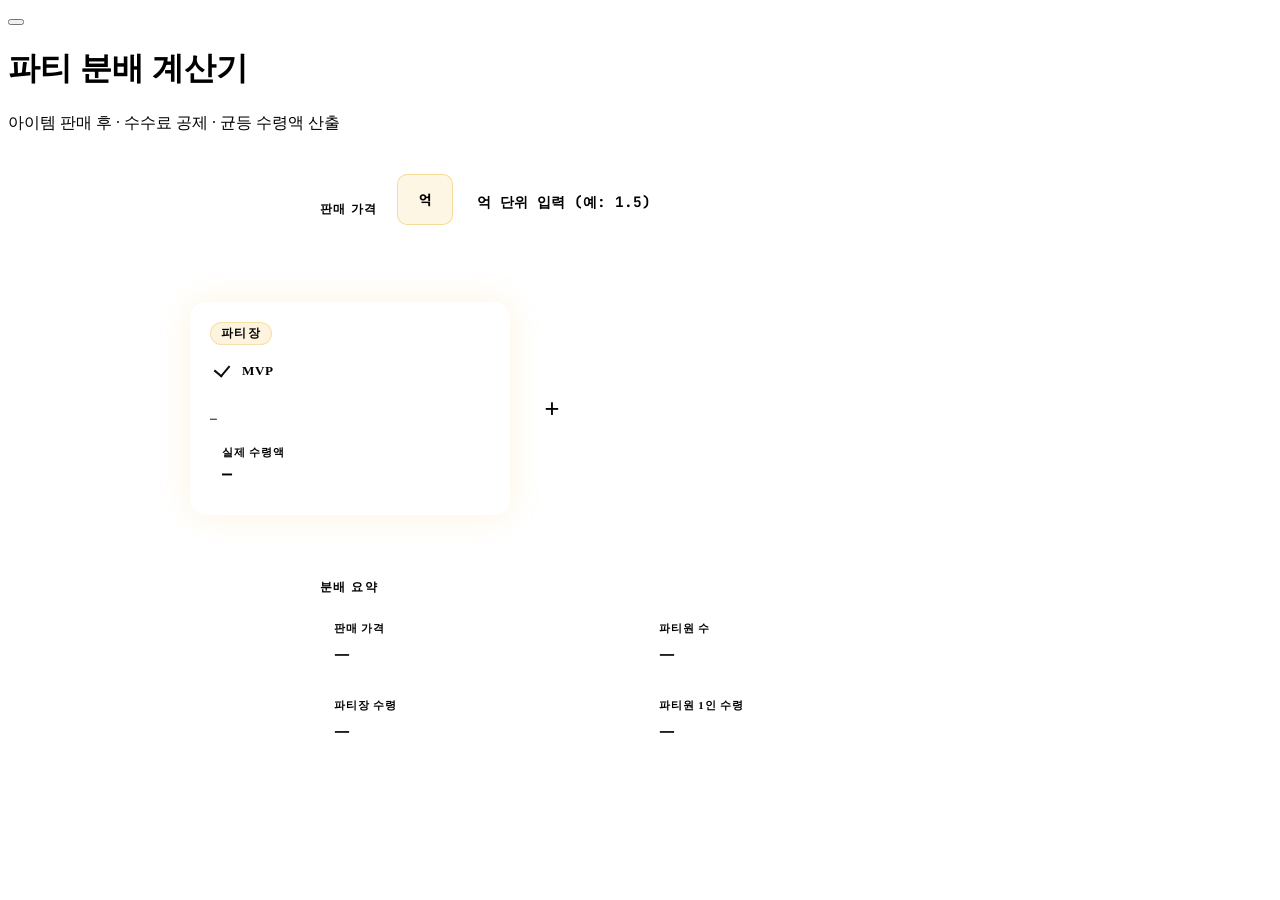
==== commit f723aca5: "Calc update" ====
--- a/Calc/party_distribution_Calc.html
+++ b/Calc/party_distribution_Calc.html
@@ -8,10 +8,18 @@
     <link
         href="https://fonts.googleapis.com/css2?family=Noto+Sans+KR:wght@300;400;500;700;900&family=JetBrains+Mono:wght@400;700&display=swap"
         rel="stylesheet">
+    <link rel="stylesheet" href="../base_css/base.css">
+    <link rel="stylesheet" href="../base_css/dark.css">
+    <link rel="stylesheet" href="../base_css/light.css">
+    <link rel="stylesheet" href="common.css">
     <link rel="stylesheet" href="party_distribution_Calc.css">
+    <!-- 저장된 테마를 그리기 전에 적용 (깜빡임 방지) -->
+    <script src="../base_js/theme.js"></script>
 </head>
 
 <body>
+    <button type="button" class="theme-btn" id="btnTheme"></button>
+
     <header>
         <h1>파티 <span>분배</span> 계산기</h1>
         <p>아이템 판매 후 · 수수료 공제 · 균등 수령액 산출</p>
@@ -87,6 +95,8 @@
     </div>
 
     <script>
+        Theme.mount(document.getElementById('btnTheme'));
+
         let nextId = 0;
         let memberData = []; // [{id, otherServer, mvp}]
 
--- a/Calc/common.css
+++ b/Calc/common.css
@@ -0,0 +1,13 @@
+/* ── 계산기 공통 스타일 (노트) ──
+ * 색상 변수 · 초기화 · 헤더 등 기본 틀은 ../base_css/base.css 에서 불러온다.
+ */
+.note {
+    margin-top: 14px;
+    font-size: 0.73rem;
+    color: var(--muted);
+    line-height: 1.7;
+}
+
+.note b {
+    color: var(--accent);
+}
--- a/Calc/party_distribution_Calc.css
+++ b/Calc/party_distribution_Calc.css
@@ -1,59 +1,6 @@
 :root {
-    --bg: #0a0c10;
-    --surface: #12151c;
-    --surface2: #1a1e28;
-    --border: #252a38;
-    --accent: #f0b429;
-    --accent2: #e86b2b;
-    --blue: #4a9eff;
-    --green: #2ecc71;
-    --red: #e74c3c;
-    --muted: #5a6480;
-    --text: #c8d0e8;
-    --text-bright: #eef2ff;
     --leader-glow: rgba(240, 180, 41, 0.15);
     --member-glow: rgba(74, 158, 255, 0.1);
-}
-
-* {
-    box-sizing: border-box;
-    margin: 0;
-    padding: 0;
-}
-
-body {
-    background: var(--bg);
-    color: var(--text);
-    font-family: 'Noto Sans KR', sans-serif;
-    min-height: 100vh;
-    padding: 32px 16px 60px;
-    background-image:
-        radial-gradient(ellipse 60% 40% at 20% 10%, rgba(240, 180, 41, 0.06) 0%, transparent 60%),
-        radial-gradient(ellipse 50% 30% at 80% 80%, rgba(74, 158, 255, 0.05) 0%, transparent 60%);
-}
-
-header {
-    text-align: center;
-    margin-bottom: 36px;
-}
-
-header h1 {
-    font-size: 2rem;
-    font-weight: 900;
-    color: var(--text-bright);
-    letter-spacing: -0.03em;
-    line-height: 1.1;
-}
-
-header h1 span {
-    color: var(--accent);
-}
-
-header p {
-    margin-top: 8px;
-    font-size: 0.82rem;
-    color: var(--muted);
-    letter-spacing: 0.05em;
 }
 
 /* ── 판매가격 섹션 ── */
@@ -454,22 +401,12 @@
     margin-bottom: 4px;
 }
 
+/* 요약 값: "분배 요약" 제목과 같은 본문 폰트 사용 */
 .summary-item .sval {
-    font-family: 'JetBrains Mono', monospace;
+    font-family: 'Noto Sans KR', sans-serif;
     font-size: 1.1rem;
     font-weight: 700;
     color: var(--text-bright);
-}
-
-.note {
-    margin-top: 14px;
-    font-size: 0.73rem;
-    color: var(--muted);
-    line-height: 1.7;
-}
-
-.note b {
-    color: var(--accent);
 }
 
 @media (max-width: 600px) {
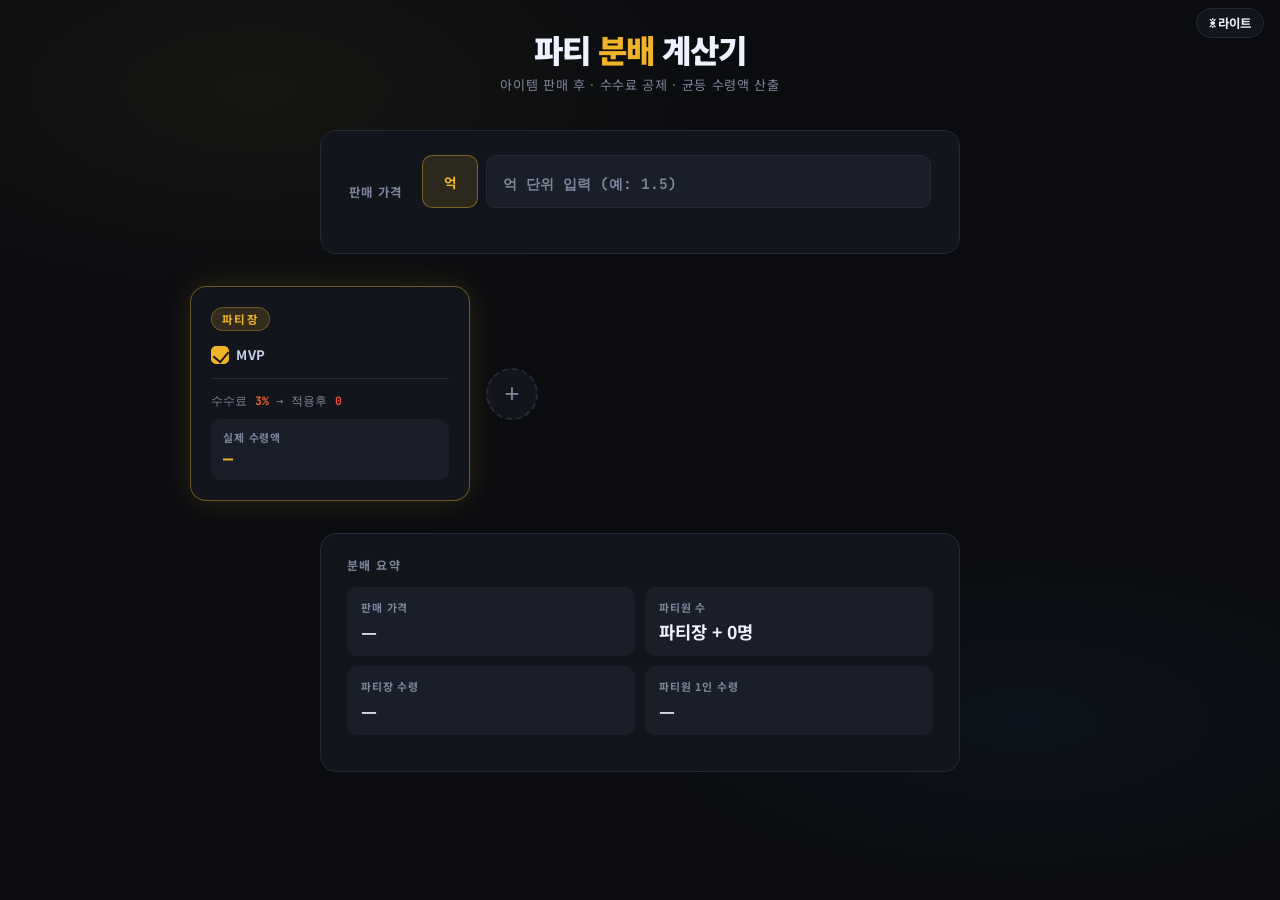
==== commit 1cffb51c: "index · Calc 페이지: Google Fonts 대신 로컬 폰트 사용 - base_css/fonts/do-hyeon: @fontsource/do-hyeon@5.2.8 (40" ====
--- a/Calc/party_distribution_Calc.html
+++ b/Calc/party_distribution_Calc.html
@@ -5,9 +5,9 @@
     <meta charset="UTF-8">
     <meta name="viewport" content="width=device-width, initial-scale=1.0">
     <title>파티 분배 계산기</title>
-    <link
-        href="https://fonts.googleapis.com/css2?family=Noto+Sans+KR:wght@300;400;500;700;900&family=JetBrains+Mono:wght@400;700&display=swap"
-        rel="stylesheet">
+    <!-- 폰트: 로컬 Noto Sans KR · JetBrains Mono (외부 호출 없음) -->
+    <link rel="stylesheet" href="../base_css/fonts/noto-sans-kr/noto-sans-kr.css">
+    <link rel="stylesheet" href="../base_css/fonts/jetbrains-mono/jetbrains-mono.css">
     <link rel="stylesheet" href="../base_css/base.css">
     <link rel="stylesheet" href="../base_css/dark.css">
     <link rel="stylesheet" href="../base_css/light.css">
--- a/base_css/fonts/noto-sans-kr/noto-sans-kr.css
+++ b/base_css/fonts/noto-sans-kr/noto-sans-kr.css
@@ -0,0 +1,1243 @@
+/* Noto Sans KR (가변 굵기 100~900) 로컬 폰트: @fontsource-variable/noto-sans-kr@5.2.10 wght.css
+ * 글자 범위(unicode-range)별로 나뉜 woff2 중 페이지에 쓰인 글자의 파일만 받음, 라이선스: LICENSE (SIL OFL 1.1)
+ * font-family 이름만 base.css에 맞춰 'Noto Sans KR Variable' -> 'Noto Sans KR' 로 바꿈
+ */
+/* noto-sans-kr-[0]-wght-normal */
+@font-face {
+  font-family: 'Noto Sans KR';
+  font-style: normal;
+  font-display: swap;
+  font-weight: 100 900;
+  src: url(./files/noto-sans-kr-0-wght-normal.woff2) format('woff2-variations');
+  unicode-range: U+f9ca-fa0b,U+ff03-ff05,U+ff07,U+ff0a-ff0b,U+ff0d-ff19,U+ff1b,U+ff1d,U+ff20-ff5b,U+ff5d,U+ffe0-ffe3,U+ffe5-ffe6;
+}
+
+/* noto-sans-kr-[1]-wght-normal */
+@font-face {
+  font-family: 'Noto Sans KR';
+  font-style: normal;
+  font-display: swap;
+  font-weight: 100 900;
+  src: url(./files/noto-sans-kr-1-wght-normal.woff2) format('woff2-variations');
+  unicode-range: U+f92f-f980,U+f982-f9c9;
+}
+
+/* noto-sans-kr-[2]-wght-normal */
+@font-face {
+  font-family: 'Noto Sans KR';
+  font-style: normal;
+  font-display: swap;
+  font-weight: 100 900;
+  src: url(./files/noto-sans-kr-2-wght-normal.woff2) format('woff2-variations');
+  unicode-range: U+d723-d728,U+d72a-d733,U+d735-d748,U+d74a-d74f,U+d752-d753,U+d755-d757,U+d75a-d75f,U+d762-d764,U+d766-d768,U+d76a-d76b,U+d76d-d76f,U+d771-d787,U+d789-d78b,U+d78d-d78f,U+d791-d797,U+d79a,U+d79c,U+d79e-d7a3,U+f900-f909,U+f90b-f92e;
+}
+
+/* noto-sans-kr-[3]-wght-normal */
+@font-face {
+  font-family: 'Noto Sans KR';
+  font-style: normal;
+  font-display: swap;
+  font-weight: 100 900;
+  src: url(./files/noto-sans-kr-3-wght-normal.woff2) format('woff2-variations');
+  unicode-range: U+d679-d68b,U+d68e-d69e,U+d6a0,U+d6a2-d6a7,U+d6a9-d6c3,U+d6c6-d6c7,U+d6c9-d6cb,U+d6cd-d6d3,U+d6d5-d6d6,U+d6d8-d6e3,U+d6e5-d6e7,U+d6e9-d6fb,U+d6fd-d717,U+d719-d71f,U+d721-d722;
+}
+
+/* noto-sans-kr-[4]-wght-normal */
+@font-face {
+  font-family: 'Noto Sans KR';
+  font-style: normal;
+  font-display: swap;
+  font-weight: 100 900;
+  src: url(./files/noto-sans-kr-4-wght-normal.woff2) format('woff2-variations');
+  unicode-range: U+d5bc-d5c7,U+d5ca-d5cb,U+d5cd-d5cf,U+d5d1-d5d7,U+d5d9-d5da,U+d5dc,U+d5de-d5e3,U+d5e6-d5e7,U+d5e9-d5eb,U+d5ed-d5f6,U+d5f8,U+d5fa-d5ff,U+d602-d603,U+d605-d607,U+d609-d60f,U+d612-d613,U+d616-d61b,U+d61d-d637,U+d63a-d63b,U+d63d-d63f,U+d641-d647,U+d64a-d64c,U+d64e-d653,U+d656-d657,U+d659-d65b,U+d65d-d666,U+d668,U+d66a-d678;
+}
+
+/* noto-sans-kr-[5]-wght-normal */
+@font-face {
+  font-family: 'Noto Sans KR';
+  font-style: normal;
+  font-display: swap;
+  font-weight: 100 900;
+  src: url(./files/noto-sans-kr-5-wght-normal.woff2) format('woff2-variations');
+  unicode-range: U+d507,U+d509-d50b,U+d50d-d513,U+d515-d53b,U+d53e-d53f,U+d541-d543,U+d545-d54c,U+d54e,U+d550,U+d552-d557,U+d55a-d55b,U+d55d-d55f,U+d561-d564,U+d566-d567,U+d56a,U+d56c,U+d56e-d573,U+d576-d577,U+d579-d583,U+d585-d586,U+d58a-d5a4,U+d5a6-d5bb;
+}
+
+/* noto-sans-kr-[6]-wght-normal */
+@font-face {
+  font-family: 'Noto Sans KR';
+  font-style: normal;
+  font-display: swap;
+  font-weight: 100 900;
+  src: url(./files/noto-sans-kr-6-wght-normal.woff2) format('woff2-variations');
+  unicode-range: U+d464-d477,U+d47a-d47b,U+d47d-d47f,U+d481-d487,U+d489-d48a,U+d48c,U+d48e-d4e7,U+d4e9-d503,U+d505-d506;
+}
+
+/* noto-sans-kr-[7]-wght-normal */
+@font-face {
+  font-family: 'Noto Sans KR';
+  font-style: normal;
+  font-display: swap;
+  font-weight: 100 900;
+  src: url(./files/noto-sans-kr-7-wght-normal.woff2) format('woff2-variations');
+  unicode-range: U+d3bf-d3c7,U+d3ca-d3cf,U+d3d1-d3eb,U+d3ee-d3ef,U+d3f1-d3f3,U+d3f5-d3fb,U+d3fd-d400,U+d402-d45b,U+d45d-d463;
+}
+
+/* noto-sans-kr-[8]-wght-normal */
+@font-face {
+  font-family: 'Noto Sans KR';
+  font-style: normal;
+  font-display: swap;
+  font-weight: 100 900;
+  src: url(./files/noto-sans-kr-8-wght-normal.woff2) format('woff2-variations');
+  unicode-range: U+d2ff,U+d302-d304,U+d306-d30b,U+d30f,U+d311-d313,U+d315-d31b,U+d31e,U+d322-d324,U+d326-d327,U+d32a-d32b,U+d32d-d32f,U+d331-d337,U+d339-d33c,U+d33e-d37b,U+d37e-d37f,U+d381-d383,U+d385-d38b,U+d38e-d390,U+d392-d397,U+d39a-d39b,U+d39d-d39f,U+d3a1-d3a7,U+d3a9-d3aa,U+d3ac,U+d3ae-d3b3,U+d3b5-d3b7,U+d3b9-d3bb,U+d3bd-d3be;
+}
+
+/* noto-sans-kr-[9]-wght-normal */
+@font-face {
+  font-family: 'Noto Sans KR';
+  font-style: normal;
+  font-display: swap;
+  font-weight: 100 900;
+  src: url(./files/noto-sans-kr-9-wght-normal.woff2) format('woff2-variations');
+  unicode-range: U+d257-d27f,U+d281-d29b,U+d29d-d29f,U+d2a1-d2ab,U+d2ad-d2b7,U+d2ba-d2bb,U+d2bd-d2bf,U+d2c1-d2c7,U+d2c9-d2ef,U+d2f2-d2f3,U+d2f5-d2f7,U+d2f9-d2fe;
+}
+
+/* noto-sans-kr-[10]-wght-normal */
+@font-face {
+  font-family: 'Noto Sans KR';
+  font-style: normal;
+  font-display: swap;
+  font-weight: 100 900;
+  src: url(./files/noto-sans-kr-10-wght-normal.woff2) format('woff2-variations');
+  unicode-range: U+d1b4,U+d1b6-d1f3,U+d1f5-d22b,U+d22e-d22f,U+d231-d233,U+d235-d23b,U+d23d-d240,U+d242-d256;
+}
+
+/* noto-sans-kr-[11]-wght-normal */
+@font-face {
+  font-family: 'Noto Sans KR';
+  font-style: normal;
+  font-display: swap;
+  font-weight: 100 900;
+  src: url(./files/noto-sans-kr-11-wght-normal.woff2) format('woff2-variations');
+  unicode-range: U+d105-d12f,U+d132-d133,U+d135-d137,U+d139-d13f,U+d141-d142,U+d144,U+d146-d14b,U+d14e-d14f,U+d151-d153,U+d155-d15b,U+d15e-d187,U+d189-d19f,U+d1a2-d1a3,U+d1a5-d1a7,U+d1a9-d1af,U+d1b2-d1b3;
+}
+
+/* noto-sans-kr-[12]-wght-normal */
+@font-face {
+  font-family: 'Noto Sans KR';
+  font-style: normal;
+  font-display: swap;
+  font-weight: 100 900;
+  src: url(./files/noto-sans-kr-12-wght-normal.woff2) format('woff2-variations');
+  unicode-range: U+d04b-d04f,U+d051-d057,U+d059-d06b,U+d06d-d06f,U+d071-d073,U+d075-d07b,U+d07e-d0a3,U+d0a6-d0a7,U+d0a9-d0ab,U+d0ad-d0b3,U+d0b6,U+d0b8,U+d0ba-d0bf,U+d0c2-d0c3,U+d0c5-d0c7,U+d0c9-d0cf,U+d0d2,U+d0d6-d0db,U+d0de-d0df,U+d0e1-d0e3,U+d0e5-d0eb,U+d0ee-d0f0,U+d0f2-d104;
+}
+
+/* noto-sans-kr-[13]-wght-normal */
+@font-face {
+  font-family: 'Noto Sans KR';
+  font-style: normal;
+  font-display: swap;
+  font-weight: 100 900;
+  src: url(./files/noto-sans-kr-13-wght-normal.woff2) format('woff2-variations');
+  unicode-range: U+cfa2-cfc3,U+cfc5-cfdf,U+cfe2-cfe3,U+cfe5-cfe7,U+cfe9-cff4,U+cff6-cffb,U+cffd-cfff,U+d001-d003,U+d005-d017,U+d019-d033,U+d036-d037,U+d039-d03b,U+d03d-d04a;
+}
+
+/* noto-sans-kr-[14]-wght-normal */
+@font-face {
+  font-family: 'Noto Sans KR';
+  font-style: normal;
+  font-display: swap;
+  font-weight: 100 900;
+  src: url(./files/noto-sans-kr-14-wght-normal.woff2) format('woff2-variations');
+  unicode-range: U+cef0-cef3,U+cef6,U+cef9-ceff,U+cf01-cf03,U+cf05-cf07,U+cf09-cf0f,U+cf11-cf12,U+cf14-cf1b,U+cf1d-cf1f,U+cf21-cf2f,U+cf31-cf53,U+cf56-cf57,U+cf59-cf5b,U+cf5d-cf63,U+cf66,U+cf68,U+cf6a-cf6f,U+cf71-cf84,U+cf86-cf8b,U+cf8d-cfa1;
+}
+
+/* noto-sans-kr-[15]-wght-normal */
+@font-face {
+  font-family: 'Noto Sans KR';
+  font-style: normal;
+  font-display: swap;
+  font-weight: 100 900;
+  src: url(./files/noto-sans-kr-15-wght-normal.woff2) format('woff2-variations');
+  unicode-range: U+ce3c-ce57,U+ce5a-ce5b,U+ce5d-ce5f,U+ce61-ce67,U+ce6a,U+ce6c,U+ce6e-ce73,U+ce76-ce77,U+ce79-ce7b,U+ce7d-ce83,U+ce85-ce88,U+ce8a-ce8f,U+ce91-ce93,U+ce95-ce97,U+ce99-ce9f,U+cea2,U+cea4-ceab,U+cead-cee3,U+cee6-cee7,U+cee9-ceeb,U+ceed-ceef;
+}
+
+/* noto-sans-kr-[16]-wght-normal */
+@font-face {
+  font-family: 'Noto Sans KR';
+  font-style: normal;
+  font-display: swap;
+  font-weight: 100 900;
+  src: url(./files/noto-sans-kr-16-wght-normal.woff2) format('woff2-variations');
+  unicode-range: U+cd92-cd93,U+cd96-cd97,U+cd99-cd9b,U+cd9d-cda3,U+cda6-cda8,U+cdaa-cdaf,U+cdb1-cdc3,U+cdc5-cdcb,U+cdcd-cde7,U+cde9-ce03,U+ce05-ce1f,U+ce22-ce34,U+ce36-ce3b;
+}
+
+/* noto-sans-kr-[17]-wght-normal */
+@font-face {
+  font-family: 'Noto Sans KR';
+  font-style: normal;
+  font-display: swap;
+  font-weight: 100 900;
+  src: url(./files/noto-sans-kr-17-wght-normal.woff2) format('woff2-variations');
+  unicode-range: U+ccef-cd07,U+cd0a-cd0b,U+cd0d-cd1a,U+cd1c,U+cd1e-cd2b,U+cd2d-cd5b,U+cd5d-cd77,U+cd79-cd91;
+}
+
+/* noto-sans-kr-[18]-wght-normal */
+@font-face {
+  font-family: 'Noto Sans KR';
+  font-style: normal;
+  font-display: swap;
+  font-weight: 100 900;
+  src: url(./files/noto-sans-kr-18-wght-normal.woff2) format('woff2-variations');
+  unicode-range: U+cc3f-cc43,U+cc46-cc47,U+cc49-cc4b,U+cc4d-cc53,U+cc55-cc58,U+cc5a-cc5f,U+cc61-cc97,U+cc9a-cc9b,U+cc9d-cc9f,U+cca1-cca7,U+ccaa,U+ccac,U+ccae-ccb3,U+ccb6-ccb7,U+ccb9-ccbb,U+ccbd-cccf,U+ccd1-cce3,U+cce5-ccee;
+}
+
+/* noto-sans-kr-[19]-wght-normal */
+@font-face {
+  font-family: 'Noto Sans KR';
+  font-style: normal;
+  font-display: swap;
+  font-weight: 100 900;
+  src: url(./files/noto-sans-kr-19-wght-normal.woff2) format('woff2-variations');
+  unicode-range: U+cb91-cbd3,U+cbd5-cbe3,U+cbe5-cc0b,U+cc0e-cc0f,U+cc11-cc13,U+cc15-cc1b,U+cc1d-cc20,U+cc23-cc27,U+cc2a-cc2b,U+cc2d,U+cc2f,U+cc31-cc37,U+cc3a,U+cc3c;
+}
+
+/* noto-sans-kr-[20]-wght-normal */
+@font-face {
+  font-family: 'Noto Sans KR';
+  font-style: normal;
+  font-display: swap;
+  font-weight: 100 900;
+  src: url(./files/noto-sans-kr-20-wght-normal.woff2) format('woff2-variations');
+  unicode-range: U+caf4-cb47,U+cb4a-cb90;
+}
+
+/* noto-sans-kr-[21]-wght-normal */
+@font-face {
+  font-family: 'Noto Sans KR';
+  font-style: normal;
+  font-display: swap;
+  font-weight: 100 900;
+  src: url(./files/noto-sans-kr-21-wght-normal.woff2) format('woff2-variations');
+  unicode-range: U+ca4a-ca4b,U+ca4e-ca4f,U+ca51-ca53,U+ca55-ca5b,U+ca5d-ca60,U+ca62-ca83,U+ca85-cabb,U+cabe-cabf,U+cac1-cac3,U+cac5-cacb,U+cacd-cad0,U+cad2,U+cad4-cad8,U+cada-caf3;
+}
+
+/* noto-sans-kr-[22]-wght-normal */
+@font-face {
+  font-family: 'Noto Sans KR';
+  font-style: normal;
+  font-display: swap;
+  font-weight: 100 900;
+  src: url(./files/noto-sans-kr-22-wght-normal.woff2) format('woff2-variations');
+  unicode-range: U+c996-c997,U+c99a-c99c,U+c99e-c9bf,U+c9c2-c9c3,U+c9c5-c9c7,U+c9c9-c9cf,U+c9d2,U+c9d4,U+c9d7-c9d8,U+c9db,U+c9de-c9df,U+c9e1-c9e3,U+c9e5-c9e6,U+c9e8-c9eb,U+c9ee-c9f0,U+c9f2-c9f7,U+c9f9-ca0b,U+ca0d-ca28,U+ca2a-ca49;
+}
+
+/* noto-sans-kr-[23]-wght-normal */
+@font-face {
+  font-family: 'Noto Sans KR';
+  font-style: normal;
+  font-display: swap;
+  font-weight: 100 900;
+  src: url(./files/noto-sans-kr-23-wght-normal.woff2) format('woff2-variations');
+  unicode-range: U+c8e9-c8f4,U+c8f6-c8fb,U+c8fe-c8ff,U+c901-c903,U+c905-c90b,U+c90e-c910,U+c912-c917,U+c919-c92b,U+c92d-c94f,U+c951-c953,U+c955-c96b,U+c96d-c973,U+c975-c987,U+c98a-c98b,U+c98d-c98f,U+c991-c995;
+}
+
+/* noto-sans-kr-[24]-wght-normal */
+@font-face {
+  font-family: 'Noto Sans KR';
+  font-style: normal;
+  font-display: swap;
+  font-weight: 100 900;
+  src: url(./files/noto-sans-kr-24-wght-normal.woff2) format('woff2-variations');
+  unicode-range: U+c841-c84b,U+c84d-c86f,U+c872-c873,U+c875-c877,U+c879-c87f,U+c882-c884,U+c887-c88a,U+c88d-c8c3,U+c8c5-c8df,U+c8e1-c8e8;
+}
+
+/* noto-sans-kr-[25]-wght-normal */
+@font-face {
+  font-family: 'Noto Sans KR';
+  font-style: normal;
+  font-display: swap;
+  font-weight: 100 900;
+  src: url(./files/noto-sans-kr-25-wght-normal.woff2) format('woff2-variations');
+  unicode-range: U+c779-c77b,U+c77e-c782,U+c786,U+c78b,U+c78d,U+c78f,U+c792-c793,U+c795,U+c797,U+c799-c79f,U+c7a2,U+c7a7-c7ab,U+c7ae-c7bb,U+c7bd-c7c0,U+c7c2-c7c7,U+c7c9-c7dc,U+c7de-c7ff,U+c802-c803,U+c805-c807,U+c809,U+c80b-c80f,U+c812,U+c814,U+c817-c81b,U+c81e-c81f,U+c821-c823,U+c825-c82e,U+c830-c837,U+c839-c83b,U+c83d-c840;
+}
+
+/* noto-sans-kr-[26]-wght-normal */
+@font-face {
+  font-family: 'Noto Sans KR';
+  font-style: normal;
+  font-display: swap;
+  font-weight: 100 900;
+  src: url(./files/noto-sans-kr-26-wght-normal.woff2) format('woff2-variations');
+  unicode-range: U+c6bb-c6bf,U+c6c2,U+c6c4,U+c6c6-c6cb,U+c6ce-c6cf,U+c6d1-c6d3,U+c6d5-c6db,U+c6dd-c6df,U+c6e1-c6e7,U+c6e9-c6eb,U+c6ed-c6ef,U+c6f1-c6f8,U+c6fa-c703,U+c705-c707,U+c709-c70b,U+c70d-c716,U+c718,U+c71a-c71f,U+c722-c723,U+c725-c727,U+c729-c734,U+c736-c73b,U+c73e-c73f,U+c741-c743,U+c745-c74b,U+c74e-c750,U+c752-c757,U+c759-c773,U+c776-c777;
+}
+
+/* noto-sans-kr-[27]-wght-normal */
+@font-face {
+  font-family: 'Noto Sans KR';
+  font-style: normal;
+  font-display: swap;
+  font-weight: 100 900;
+  src: url(./files/noto-sans-kr-27-wght-normal.woff2) format('woff2-variations');
+  unicode-range: U+c5f5-c5fb,U+c5fe,U+c602-c605,U+c607,U+c609-c60f,U+c611-c61a,U+c61c-c623,U+c626-c627,U+c629-c62b,U+c62d,U+c62f-c632,U+c636,U+c638,U+c63a-c63f,U+c642-c643,U+c645-c647,U+c649-c652,U+c656-c65b,U+c65d-c65f,U+c661-c663,U+c665-c677,U+c679-c67b,U+c67d-c693,U+c696-c697,U+c699-c69b,U+c69d-c6a3,U+c6a6,U+c6a8,U+c6aa-c6af,U+c6b2-c6b3,U+c6b5-c6b7,U+c6b9-c6ba;
+}
+
+/* noto-sans-kr-[28]-wght-normal */
+@font-face {
+  font-family: 'Noto Sans KR';
+  font-style: normal;
+  font-display: swap;
+  font-weight: 100 900;
+  src: url(./files/noto-sans-kr-28-wght-normal.woff2) format('woff2-variations');
+  unicode-range: U+c517-c527,U+c52a-c52b,U+c52d-c52f,U+c531-c538,U+c53a,U+c53c,U+c53e-c543,U+c546-c547,U+c54b,U+c54d-c552,U+c556,U+c55a-c55b,U+c55d,U+c55f,U+c562-c563,U+c565-c567,U+c569-c56f,U+c572,U+c574,U+c576-c57b,U+c57e-c57f,U+c581-c583,U+c585-c586,U+c588-c58b,U+c58e,U+c590,U+c592-c596,U+c599-c5b3,U+c5b6-c5b7,U+c5ba,U+c5be-c5c3,U+c5ca-c5cb,U+c5cd,U+c5cf,U+c5d2-c5d3,U+c5d5-c5d7,U+c5d9-c5df,U+c5e1-c5e2,U+c5e4,U+c5e6-c5eb,U+c5ef,U+c5f1-c5f3;
+}
+
+/* noto-sans-kr-[29]-wght-normal */
+@font-face {
+  font-family: 'Noto Sans KR';
+  font-style: normal;
+  font-display: swap;
+  font-weight: 100 900;
+  src: url(./files/noto-sans-kr-29-wght-normal.woff2) format('woff2-variations');
+  unicode-range: U+c475-c4ef,U+c4f2-c4f3,U+c4f5-c4f7,U+c4f9-c4ff,U+c502-c50b,U+c50d-c516;
+}
+
+/* noto-sans-kr-[30]-wght-normal */
+@font-face {
+  font-family: 'Noto Sans KR';
+  font-style: normal;
+  font-display: swap;
+  font-weight: 100 900;
+  src: url(./files/noto-sans-kr-30-wght-normal.woff2) format('woff2-variations');
+  unicode-range: U+c3d0-c3d7,U+c3da-c3db,U+c3dd-c3de,U+c3e1-c3ec,U+c3ee-c3f3,U+c3f5-c42b,U+c42d-c463,U+c466-c474;
+}
+
+/* noto-sans-kr-[31]-wght-normal */
+@font-face {
+  font-family: 'Noto Sans KR';
+  font-style: normal;
+  font-display: swap;
+  font-weight: 100 900;
+  src: url(./files/noto-sans-kr-31-wght-normal.woff2) format('woff2-variations');
+  unicode-range: U+c32b-c367,U+c36a-c36b,U+c36d-c36f,U+c371-c377,U+c37a-c37b,U+c37e-c383,U+c385-c387,U+c389-c3cf;
+}
+
+/* noto-sans-kr-[32]-wght-normal */
+@font-face {
+  font-family: 'Noto Sans KR';
+  font-style: normal;
+  font-display: swap;
+  font-weight: 100 900;
+  src: url(./files/noto-sans-kr-32-wght-normal.woff2) format('woff2-variations');
+  unicode-range: U+c26a-c26b,U+c26d-c26f,U+c271-c273,U+c275-c27b,U+c27e-c287,U+c289-c28f,U+c291-c297,U+c299-c29a,U+c29c-c2a3,U+c2a5-c2a7,U+c2a9-c2ab,U+c2ad-c2b3,U+c2b6,U+c2b8,U+c2ba-c2bb,U+c2bd-c2db,U+c2de-c2df,U+c2e1-c2e2,U+c2e5-c2ea,U+c2ee,U+c2f0,U+c2f2-c2f5,U+c2f7,U+c2fa-c2fb,U+c2fd-c2ff,U+c301-c307,U+c309-c30c,U+c30e-c312,U+c315-c323,U+c325-c328,U+c32a;
+}
+
+/* noto-sans-kr-[33]-wght-normal */
+@font-face {
+  font-family: 'Noto Sans KR';
+  font-style: normal;
+  font-display: swap;
+  font-weight: 100 900;
+  src: url(./files/noto-sans-kr-33-wght-normal.woff2) format('woff2-variations');
+  unicode-range: U+c1bc-c1c3,U+c1c5-c1df,U+c1e1-c1fb,U+c1fd-c203,U+c205-c20c,U+c20e,U+c210-c217,U+c21a-c21b,U+c21d-c21e,U+c221-c227,U+c229-c22a,U+c22c,U+c22e,U+c230,U+c233-c24f,U+c251-c257,U+c259-c269;
+}
+
+/* noto-sans-kr-[34]-wght-normal */
+@font-face {
+  font-family: 'Noto Sans KR';
+  font-style: normal;
+  font-display: swap;
+  font-weight: 100 900;
+  src: url(./files/noto-sans-kr-34-wght-normal.woff2) format('woff2-variations');
+  unicode-range: U+c101-c11b,U+c11f,U+c121-c123,U+c125-c12b,U+c12e,U+c132-c137,U+c13a-c13b,U+c13d-c13f,U+c141-c147,U+c14a,U+c14c-c153,U+c155-c157,U+c159-c15b,U+c15d-c166,U+c169-c16f,U+c171-c177,U+c179-c18b,U+c18e-c18f,U+c191-c193,U+c195-c19b,U+c19d-c19e,U+c1a0,U+c1a2-c1a4,U+c1a6-c1bb;
+}
+
+/* noto-sans-kr-[35]-wght-normal */
+@font-face {
+  font-family: 'Noto Sans KR';
+  font-style: normal;
+  font-display: swap;
+  font-weight: 100 900;
+  src: url(./files/noto-sans-kr-35-wght-normal.woff2) format('woff2-variations');
+  unicode-range: U+c049-c057,U+c059-c05b,U+c05d-c05f,U+c061-c067,U+c069-c08f,U+c091-c0ab,U+c0ae-c0af,U+c0b1-c0b3,U+c0b5,U+c0b7-c0bb,U+c0be,U+c0c2-c0c7,U+c0ca-c0cb,U+c0cd-c0cf,U+c0d1-c0d7,U+c0d9-c0da,U+c0dc,U+c0de-c0e3,U+c0e5-c0eb,U+c0ed-c0f3,U+c0f6,U+c0f8,U+c0fa-c0ff;
+}
+
+/* noto-sans-kr-[36]-wght-normal */
+@font-face {
+  font-family: 'Noto Sans KR';
+  font-style: normal;
+  font-display: swap;
+  font-weight: 100 900;
+  src: url(./files/noto-sans-kr-36-wght-normal.woff2) format('woff2-variations');
+  unicode-range: U+bfa7-bfaf,U+bfb1-bfc4,U+bfc6-bfcb,U+bfce-bfcf,U+bfd1-bfd3,U+bfd5-bfdb,U+bfdd-c048;
+}
+
+/* noto-sans-kr-[37]-wght-normal */
+@font-face {
+  font-family: 'Noto Sans KR';
+  font-style: normal;
+  font-display: swap;
+  font-weight: 100 900;
+  src: url(./files/noto-sans-kr-37-wght-normal.woff2) format('woff2-variations');
+  unicode-range: U+bf07,U+bf09-bf3f,U+bf41-bf4f,U+bf52-bf54,U+bf56-bfa6;
+}
+
+/* noto-sans-kr-[38]-wght-normal */
+@font-face {
+  font-family: 'Noto Sans KR';
+  font-style: normal;
+  font-display: swap;
+  font-weight: 100 900;
+  src: url(./files/noto-sans-kr-38-wght-normal.woff2) format('woff2-variations');
+  unicode-range: U+be56,U+be58,U+be5c-be5f,U+be62-be63,U+be65-be67,U+be69-be74,U+be76-be7b,U+be7e-be7f,U+be81-be8e,U+be90,U+be92-bea7,U+bea9-becf,U+bed2-bed3,U+bed5-bed6,U+bed9-bee3,U+bee6-bf06;
+}
+
+/* noto-sans-kr-[39]-wght-normal */
+@font-face {
+  font-family: 'Noto Sans KR';
+  font-style: normal;
+  font-display: swap;
+  font-weight: 100 900;
+  src: url(./files/noto-sans-kr-39-wght-normal.woff2) format('woff2-variations');
+  unicode-range: U+bdb0-bdd3,U+bdd5-bdef,U+bdf1-be0b,U+be0d-be0f,U+be11-be13,U+be15-be43,U+be46-be47,U+be49-be4b,U+be4d-be53;
+}
+
+/* noto-sans-kr-[40]-wght-normal */
+@font-face {
+  font-family: 'Noto Sans KR';
+  font-style: normal;
+  font-display: swap;
+  font-weight: 100 900;
+  src: url(./files/noto-sans-kr-40-wght-normal.woff2) format('woff2-variations');
+  unicode-range: U+bd03,U+bd06,U+bd08,U+bd0a-bd0f,U+bd11-bd22,U+bd25-bd47,U+bd49-bd58,U+bd5a-bd7f,U+bd82-bd83,U+bd85-bd87,U+bd8a-bd8f,U+bd91-bd92,U+bd94,U+bd96-bd98,U+bd9a-bdaf;
+}
+
+/* noto-sans-kr-[41]-wght-normal */
+@font-face {
+  font-family: 'Noto Sans KR';
+  font-style: normal;
+  font-display: swap;
+  font-weight: 100 900;
+  src: url(./files/noto-sans-kr-41-wght-normal.woff2) format('woff2-variations');
+  unicode-range: U+bc4e-bc83,U+bc86-bc87,U+bc89-bc8b,U+bc8d-bc93,U+bc96,U+bc98,U+bc9b-bc9f,U+bca2-bca3,U+bca5-bca7,U+bca9-bcb2,U+bcb4-bcbb,U+bcbe-bcbf,U+bcc1-bcc3,U+bcc5-bccc,U+bcce-bcd0,U+bcd2-bcd4,U+bcd6-bcf3,U+bcf7,U+bcf9-bcfb,U+bcfd-bd02;
+}
+
+/* noto-sans-kr-[42]-wght-normal */
+@font-face {
+  font-family: 'Noto Sans KR';
+  font-style: normal;
+  font-display: swap;
+  font-weight: 100 900;
+  src: url(./files/noto-sans-kr-42-wght-normal.woff2) format('woff2-variations');
+  unicode-range: U+bb90-bba3,U+bba5-bbab,U+bbad-bbbf,U+bbc1-bbf7,U+bbfa-bbfb,U+bbfd-bbfe,U+bc01-bc07,U+bc09-bc0a,U+bc0e,U+bc10,U+bc12-bc13,U+bc17,U+bc19-bc1a,U+bc1e,U+bc20-bc23,U+bc26,U+bc28,U+bc2a-bc2c,U+bc2e-bc2f,U+bc32-bc33,U+bc35-bc37,U+bc39-bc3f,U+bc41-bc42,U+bc44,U+bc46-bc48,U+bc4a-bc4d;
+}
+
+/* noto-sans-kr-[43]-wght-normal */
+@font-face {
+  font-family: 'Noto Sans KR';
+  font-style: normal;
+  font-display: swap;
+  font-weight: 100 900;
+  src: url(./files/noto-sans-kr-43-wght-normal.woff2) format('woff2-variations');
+  unicode-range: U+bae6-bafb,U+bafd-bb17,U+bb19-bb33,U+bb37,U+bb39-bb3a,U+bb3d-bb43,U+bb45-bb46,U+bb48,U+bb4a-bb4f,U+bb51-bb53,U+bb55-bb57,U+bb59-bb62,U+bb64-bb8f;
+}
+
+/* noto-sans-kr-[44]-wght-normal */
+@font-face {
+  font-family: 'Noto Sans KR';
+  font-style: normal;
+  font-display: swap;
+  font-weight: 100 900;
+  src: url(./files/noto-sans-kr-44-wght-normal.woff2) format('woff2-variations');
+  unicode-range: U+ba30-ba37,U+ba3a-ba3b,U+ba3d-ba3f,U+ba41-ba47,U+ba49-ba4a,U+ba4c,U+ba4e-ba53,U+ba56-ba57,U+ba59-ba5b,U+ba5d-ba63,U+ba65-ba66,U+ba68-ba6f,U+ba71-ba73,U+ba75-ba77,U+ba79-ba84,U+ba86,U+ba88-baa7,U+baaa,U+baad-baaf,U+bab1-bab7,U+baba,U+babc,U+babe-bae5;
+}
+
+/* noto-sans-kr-[45]-wght-normal */
+@font-face {
+  font-family: 'Noto Sans KR';
+  font-style: normal;
+  font-display: swap;
+  font-weight: 100 900;
+  src: url(./files/noto-sans-kr-45-wght-normal.woff2) format('woff2-variations');
+  unicode-range: U+b96e-b973,U+b976-b977,U+b979-b97b,U+b97d-b983,U+b986,U+b988,U+b98a-b98d,U+b98f-b9ab,U+b9ae-b9af,U+b9b1-b9b3,U+b9b5-b9bb,U+b9be,U+b9c0,U+b9c2-b9c7,U+b9ca-b9cb,U+b9cd,U+b9d2-b9d7,U+b9da,U+b9dc,U+b9df-b9e0,U+b9e2,U+b9e6-b9e7,U+b9e9-b9f3,U+b9f6,U+b9f8,U+b9fb-ba2f;
+}
+
+/* noto-sans-kr-[46]-wght-normal */
+@font-face {
+  font-family: 'Noto Sans KR';
+  font-style: normal;
+  font-display: swap;
+  font-weight: 100 900;
+  src: url(./files/noto-sans-kr-46-wght-normal.woff2) format('woff2-variations');
+  unicode-range: U+b8bf-b8cb,U+b8cd-b8e0,U+b8e2-b8e7,U+b8ea-b8eb,U+b8ed-b8ef,U+b8f1-b8f7,U+b8fa,U+b8fc,U+b8fe-b903,U+b905-b917,U+b919-b91f,U+b921-b93b,U+b93d-b957,U+b95a-b95b,U+b95d-b95f,U+b961-b967,U+b969-b96c;
+}
+
+/* noto-sans-kr-[47]-wght-normal */
+@font-face {
+  font-family: 'Noto Sans KR';
+  font-style: normal;
+  font-display: swap;
+  font-weight: 100 900;
+  src: url(./files/noto-sans-kr-47-wght-normal.woff2) format('woff2-variations');
+  unicode-range: U+b80d-b80f,U+b811-b817,U+b81a,U+b81c-b823,U+b826-b827,U+b829-b82b,U+b82d-b833,U+b836,U+b83a-b83f,U+b841-b85b,U+b85e-b85f,U+b861-b863,U+b865-b86b,U+b86e,U+b870,U+b872-b8af,U+b8b1-b8be;
+}
+
+/* noto-sans-kr-[48]-wght-normal */
+@font-face {
+  font-family: 'Noto Sans KR';
+  font-style: normal;
+  font-display: swap;
+  font-weight: 100 900;
+  src: url(./files/noto-sans-kr-48-wght-normal.woff2) format('woff2-variations');
+  unicode-range: U+b74d-b75f,U+b761-b763,U+b765-b774,U+b776-b77b,U+b77e-b77f,U+b781-b783,U+b785-b78b,U+b78e,U+b792-b796,U+b79a-b79b,U+b79d-b7a7,U+b7aa,U+b7ae-b7b3,U+b7b6-b7c8,U+b7ca-b7eb,U+b7ee-b7ef,U+b7f1-b7f3,U+b7f5-b7fb,U+b7fe,U+b802-b806,U+b80a-b80b;
+}
+
+/* noto-sans-kr-[49]-wght-normal */
+@font-face {
+  font-family: 'Noto Sans KR';
+  font-style: normal;
+  font-display: swap;
+  font-weight: 100 900;
+  src: url(./files/noto-sans-kr-49-wght-normal.woff2) format('woff2-variations');
+  unicode-range: U+b6a7-b6aa,U+b6ac-b6b0,U+b6b2-b6ef,U+b6f1-b727,U+b72a-b72b,U+b72d-b72e,U+b731-b737,U+b739-b73a,U+b73c-b743,U+b745-b74c;
+}
+
+/* noto-sans-kr-[50]-wght-normal */
+@font-face {
+  font-family: 'Noto Sans KR';
+  font-style: normal;
+  font-display: swap;
+  font-weight: 100 900;
+  src: url(./files/noto-sans-kr-50-wght-normal.woff2) format('woff2-variations');
+  unicode-range: U+b605-b60f,U+b612-b617,U+b619-b624,U+b626-b69b,U+b69e-b6a3,U+b6a5-b6a6;
+}
+
+/* noto-sans-kr-[51]-wght-normal */
+@font-face {
+  font-family: 'Noto Sans KR';
+  font-style: normal;
+  font-display: swap;
+  font-weight: 100 900;
+  src: url(./files/noto-sans-kr-51-wght-normal.woff2) format('woff2-variations');
+  unicode-range: U+b55f,U+b562-b583,U+b585-b59f,U+b5a2-b5a3,U+b5a5-b5a7,U+b5a9-b5b2,U+b5b5-b5ba,U+b5bd-b604;
+}
+
+/* noto-sans-kr-[52]-wght-normal */
+@font-face {
+  font-family: 'Noto Sans KR';
+  font-style: normal;
+  font-display: swap;
+  font-weight: 100 900;
+  src: url(./files/noto-sans-kr-52-wght-normal.woff2) format('woff2-variations');
+  unicode-range: U+b4a5-b4b6,U+b4b8-b4bf,U+b4c1-b4c7,U+b4c9-b4db,U+b4de-b4df,U+b4e1-b4e2,U+b4e5-b4eb,U+b4ee,U+b4f0,U+b4f2-b513,U+b516-b517,U+b519-b51a,U+b51d-b523,U+b526,U+b528,U+b52b-b52f,U+b532-b533,U+b535-b537,U+b539-b53f,U+b541-b544,U+b546-b54b,U+b54d-b54f,U+b551-b55b,U+b55d-b55e;
+}
+
+/* noto-sans-kr-[53]-wght-normal */
+@font-face {
+  font-family: 'Noto Sans KR';
+  font-style: normal;
+  font-display: swap;
+  font-weight: 100 900;
+  src: url(./files/noto-sans-kr-53-wght-normal.woff2) format('woff2-variations');
+  unicode-range: U+b3f8-b3fb,U+b3fd-b40f,U+b411-b417,U+b419-b41b,U+b41d-b41f,U+b421-b427,U+b42a-b42b,U+b42d-b44f,U+b452-b453,U+b455-b457,U+b459-b45f,U+b462-b464,U+b466-b46b,U+b46d-b47f,U+b481-b4a3;
+}
+
+/* noto-sans-kr-[54]-wght-normal */
+@font-face {
+  font-family: 'Noto Sans KR';
+  font-style: normal;
+  font-display: swap;
+  font-weight: 100 900;
+  src: url(./files/noto-sans-kr-54-wght-normal.woff2) format('woff2-variations');
+  unicode-range: U+b342-b353,U+b356-b357,U+b359-b35b,U+b35d-b35e,U+b360-b363,U+b366,U+b368,U+b36a-b36d,U+b36f,U+b372-b373,U+b375-b377,U+b379-b37f,U+b381-b382,U+b384,U+b386-b38b,U+b38d-b3c3,U+b3c6-b3c7,U+b3c9-b3ca,U+b3cd-b3d3,U+b3d6,U+b3d8,U+b3da-b3f7;
+}
+
+/* noto-sans-kr-[55]-wght-normal */
+@font-face {
+  font-family: 'Noto Sans KR';
+  font-style: normal;
+  font-display: swap;
+  font-weight: 100 900;
+  src: url(./files/noto-sans-kr-55-wght-normal.woff2) format('woff2-variations');
+  unicode-range: U+b27c-b283,U+b285-b28f,U+b292-b293,U+b295-b297,U+b29a-b29f,U+b2a1-b2a4,U+b2a7-b2a9,U+b2ab,U+b2ad-b2c7,U+b2ca-b2cb,U+b2cd-b2cf,U+b2d1-b2d7,U+b2da,U+b2dc,U+b2de-b2e3,U+b2e7,U+b2e9-b2ea,U+b2ef-b2f3,U+b2f6,U+b2f8,U+b2fa-b2fb,U+b2fd-b2fe,U+b302-b303,U+b305-b307,U+b309-b30f,U+b312,U+b316-b31b,U+b31d-b341;
+}
+
+/* noto-sans-kr-[56]-wght-normal */
+@font-face {
+  font-family: 'Noto Sans KR';
+  font-style: normal;
+  font-display: swap;
+  font-weight: 100 900;
+  src: url(./files/noto-sans-kr-56-wght-normal.woff2) format('woff2-variations');
+  unicode-range: U+b1d6-b1e7,U+b1e9-b1fc,U+b1fe-b203,U+b206-b207,U+b209-b20b,U+b20d-b213,U+b216-b21f,U+b221-b257,U+b259-b273,U+b275-b27b;
+}
+
+/* noto-sans-kr-[57]-wght-normal */
+@font-face {
+  font-family: 'Noto Sans KR';
+  font-style: normal;
+  font-display: swap;
+  font-weight: 100 900;
+  src: url(./files/noto-sans-kr-57-wght-normal.woff2) format('woff2-variations');
+  unicode-range: U+b120-b122,U+b126-b127,U+b129-b12b,U+b12d-b133,U+b136,U+b138,U+b13a-b13f,U+b142-b143,U+b145-b14f,U+b151-b153,U+b156-b157,U+b159-b177,U+b17a-b17b,U+b17d-b17f,U+b181-b187,U+b189-b18c,U+b18e-b191,U+b195-b1a7,U+b1a9-b1cb,U+b1cd-b1d5;
+}
+
+/* noto-sans-kr-[58]-wght-normal */
+@font-face {
+  font-family: 'Noto Sans KR';
+  font-style: normal;
+  font-display: swap;
+  font-weight: 100 900;
+  src: url(./files/noto-sans-kr-58-wght-normal.woff2) format('woff2-variations');
+  unicode-range: U+b05f-b07b,U+b07e-b07f,U+b081-b083,U+b085-b08b,U+b08d-b097,U+b09b,U+b09d-b09f,U+b0a2-b0a7,U+b0aa,U+b0b0,U+b0b2,U+b0b6-b0b7,U+b0b9-b0bb,U+b0bd-b0c3,U+b0c6-b0c7,U+b0ca-b0cf,U+b0d1-b0df,U+b0e1-b0e4,U+b0e6-b107,U+b10a-b10b,U+b10d-b10f,U+b111-b112,U+b114-b117,U+b119-b11a,U+b11c-b11f;
+}
+
+/* noto-sans-kr-[59]-wght-normal */
+@font-face {
+  font-family: 'Noto Sans KR';
+  font-style: normal;
+  font-display: swap;
+  font-weight: 100 900;
+  src: url(./files/noto-sans-kr-59-wght-normal.woff2) format('woff2-variations');
+  unicode-range: U+afac-afb7,U+afba-afbb,U+afbd-afbf,U+afc1-afc6,U+afca-afcc,U+afce-afd3,U+afd5-afe7,U+afe9-afef,U+aff1-b00b,U+b00d-b00f,U+b011-b013,U+b015-b01b,U+b01d-b027,U+b029-b043,U+b045-b047,U+b049,U+b04b,U+b04d-b052,U+b055-b056,U+b058-b05c,U+b05e;
+}
+
+/* noto-sans-kr-[60]-wght-normal */
+@font-face {
+  font-family: 'Noto Sans KR';
+  font-style: normal;
+  font-display: swap;
+  font-weight: 100 900;
+  src: url(./files/noto-sans-kr-60-wght-normal.woff2) format('woff2-variations');
+  unicode-range: U+af03-af07,U+af09-af2b,U+af2e-af33,U+af35-af3b,U+af3e-af40,U+af44-af47,U+af4a-af5c,U+af5e-af63,U+af65-af7f,U+af81-afab;
+}
+
+/* noto-sans-kr-[61]-wght-normal */
+@font-face {
+  font-family: 'Noto Sans KR';
+  font-style: normal;
+  font-display: swap;
+  font-weight: 100 900;
+  src: url(./files/noto-sans-kr-61-wght-normal.woff2) format('woff2-variations');
+  unicode-range: U+ae56-ae5b,U+ae5e-ae60,U+ae62-ae64,U+ae66-ae67,U+ae69-ae6b,U+ae6d-ae83,U+ae85-aebb,U+aebf,U+aec1-aec3,U+aec5-aecb,U+aece,U+aed0,U+aed2-aed7,U+aed9-aef3,U+aef5-af02;
+}
+
+/* noto-sans-kr-[62]-wght-normal */
+@font-face {
+  font-family: 'Noto Sans KR';
+  font-style: normal;
+  font-display: swap;
+  font-weight: 100 900;
+  src: url(./files/noto-sans-kr-62-wght-normal.woff2) format('woff2-variations');
+  unicode-range: U+ad9c-ada3,U+ada5-adbf,U+adc1-adc3,U+adc5-adc7,U+adc9-add2,U+add4-addb,U+addd-addf,U+ade1-ade3,U+ade5-adf7,U+adfa-adfb,U+adfd-adff,U+ae02-ae07,U+ae0a,U+ae0c,U+ae0e-ae13,U+ae15-ae2f,U+ae31-ae33,U+ae35-ae37,U+ae39-ae3f,U+ae42,U+ae44,U+ae46-ae49,U+ae4b,U+ae4f,U+ae51-ae53,U+ae55;
+}
+
+/* noto-sans-kr-[63]-wght-normal */
+@font-face {
+  font-family: 'Noto Sans KR';
+  font-style: normal;
+  font-display: swap;
+  font-weight: 100 900;
+  src: url(./files/noto-sans-kr-63-wght-normal.woff2) format('woff2-variations');
+  unicode-range: U+ace2-ace3,U+ace5-ace6,U+ace9-acef,U+acf2,U+acf4,U+acf7-acfb,U+acfe-acff,U+ad01-ad03,U+ad05-ad0b,U+ad0d-ad10,U+ad12-ad1b,U+ad1d-ad33,U+ad35-ad48,U+ad4a-ad4f,U+ad51-ad6b,U+ad6e-ad6f,U+ad71-ad72,U+ad77-ad7c,U+ad7e,U+ad80,U+ad82-ad87,U+ad89-ad8b,U+ad8d-ad8f,U+ad91-ad9b;
+}
+
+/* noto-sans-kr-[64]-wght-normal */
+@font-face {
+  font-family: 'Noto Sans KR';
+  font-style: normal;
+  font-display: swap;
+  font-weight: 100 900;
+  src: url(./files/noto-sans-kr-64-wght-normal.woff2) format('woff2-variations');
+  unicode-range: U+ac25-ac2c,U+ac2e,U+ac30,U+ac32-ac37,U+ac39-ac3f,U+ac41-ac4c,U+ac4e-ac6f,U+ac72-ac73,U+ac75-ac76,U+ac79-ac7f,U+ac82,U+ac84-ac88,U+ac8a-ac8b,U+ac8d-ac8f,U+ac91-ac93,U+ac95-ac9b,U+ac9d-ac9e,U+aca1-aca7,U+acab,U+acad-acaf,U+acb1-acb7,U+acba-acbb,U+acbe-acc0,U+acc2-acc3,U+acc5-acdf;
+}
+
+/* noto-sans-kr-[65]-wght-normal */
+@font-face {
+  font-family: 'Noto Sans KR';
+  font-style: normal;
+  font-display: swap;
+  font-weight: 100 900;
+  src: url(./files/noto-sans-kr-65-wght-normal.woff2) format('woff2-variations');
+  unicode-range: U+99df,U+99ed,U+99f1,U+99ff,U+9a01,U+9a08,U+9a0e-9a0f,U+9a19,U+9a2b,U+9a30,U+9a36-9a37,U+9a40,U+9a43,U+9a45,U+9a4d,U+9a55,U+9a57,U+9a5a-9a5b,U+9a5f,U+9a62,U+9a65,U+9a69-9a6a,U+9aa8,U+9ab8,U+9ad3,U+9ae5,U+9aee,U+9b1a,U+9b27,U+9b2a,U+9b31,U+9b3c,U+9b41-9b45,U+9b4f,U+9b54,U+9b5a,U+9b6f,U+9b8e,U+9b91,U+9b9f,U+9bab,U+9bae,U+9bc9,U+9bd6,U+9be4,U+9be8,U+9c0d,U+9c10,U+9c12,U+9c15,U+9c25,U+9c32,U+9c3b,U+9c47,U+9c49,U+9c57,U+9ce5,U+9ce7,U+9ce9,U+9cf3-9cf4,U+9cf6,U+9d09,U+9d1b,U+9d26,U+9d28,U+9d3b,U+9d51,U+9d5d,U+9d60-9d61,U+9d6c,U+9d72,U+9da9,U+9daf,U+9db4,U+9dc4,U+9dd7,U+9df2,U+9df8-9dfa,U+9e1a,U+9e1e,U+9e75,U+9e79,U+9e7d,U+9e7f,U+9e92-9e93,U+9e97,U+9e9d,U+9e9f,U+9ea5,U+9eb4-9eb5,U+9ebb,U+9ebe,U+9ec3,U+9ecd-9ece,U+9ed4,U+9ed8,U+9edb-9edc,U+9ede,U+9ee8,U+9ef4,U+9f07-9f08,U+9f0e,U+9f13,U+9f20,U+9f3b,U+9f4a-9f4b,U+9f4e,U+9f52,U+9f5f,U+9f61,U+9f67,U+9f6a,U+9f6c,U+9f77,U+9f8d,U+9f90,U+9f95,U+9f9c,U+ac02-ac03,U+ac05-ac06,U+ac09-ac0f,U+ac17-ac18,U+ac1b,U+ac1e-ac1f,U+ac21-ac23;
+}
+
+/* noto-sans-kr-[66]-wght-normal */
+@font-face {
+  font-family: 'Noto Sans KR';
+  font-style: normal;
+  font-display: swap;
+  font-weight: 100 900;
+  src: url(./files/noto-sans-kr-66-wght-normal.woff2) format('woff2-variations');
+  unicode-range: U+96a7-96a8,U+96aa,U+96b1,U+96b7,U+96bb,U+96c0-96c1,U+96c4-96c5,U+96c7,U+96c9,U+96cb-96ce,U+96d5-96d6,U+96d9,U+96db-96dc,U+96e2-96e3,U+96e8-96ea,U+96ef-96f0,U+96f2,U+96f6-96f7,U+96f9,U+96fb,U+9700,U+9706-9707,U+9711,U+9713,U+9716,U+9719,U+971c,U+971e,U+9727,U+9730,U+9732,U+9739,U+973d,U+9742,U+9744,U+9748,U+9756,U+975c,U+9761,U+9769,U+976d,U+9774,U+9777,U+977a,U+978b,U+978d,U+978f,U+97a0,U+97a8,U+97ab,U+97ad,U+97c6,U+97cb,U+97dc,U+97f6,U+97fb,U+97ff-9803,U+9805-9806,U+9808,U+980a,U+980c,U+9810-9813,U+9817-9818,U+982d,U+9830,U+9838-9839,U+983b,U+9846,U+984c-984e,U+9854,U+9858,U+985a,U+985e,U+9865,U+9867,U+986b,U+986f,U+98af,U+98b1,U+98c4,U+98c7,U+98db-98dc,U+98e1-98e2,U+98ed-98ef,U+98f4,U+98fc-98fe,U+9903,U+9909-990a,U+990c,U+9910,U+9913,U+9918,U+991e,U+9920,U+9928,U+9945,U+9949,U+994b-994d,U+9951-9952,U+9954,U+9957,U+9996,U+999d,U+99a5,U+99a8,U+99ac-99ae,U+99b1,U+99b3-99b4,U+99b9,U+99c1,U+99d0-99d2,U+99d5,U+99d9,U+99dd;
+}
+
+/* noto-sans-kr-[67]-wght-normal */
+@font-face {
+  font-family: 'Noto Sans KR';
+  font-style: normal;
+  font-display: swap;
+  font-weight: 100 900;
+  src: url(./files/noto-sans-kr-67-wght-normal.woff2) format('woff2-variations');
+  unicode-range: U+920d,U+9210-9212,U+9217,U+921e,U+9234,U+923a,U+923f-9240,U+9245,U+9249,U+9257,U+925b,U+925e,U+9262,U+9264-9266,U+9283,U+9285,U+9291,U+9293,U+9296,U+9298,U+929c,U+92b3,U+92b6-92b7,U+92b9,U+92cc,U+92cf,U+92d2,U+92e4,U+92ea,U+92f8,U+92fc,U+9304,U+9310,U+9318,U+931a,U+931e-9322,U+9324,U+9326,U+9328,U+932b,U+932e-932f,U+9348,U+934a-934b,U+934d,U+9354,U+935b,U+936e,U+9375,U+937c,U+937e,U+938c,U+9394,U+9396,U+939a,U+93a3,U+93a7,U+93ac-93ad,U+93b0,U+93c3,U+93d1,U+93de,U+93e1,U+93e4,U+93f6,U+9404,U+9418,U+9425,U+942b,U+9435,U+9438,U+9444,U+9451-9452,U+945b,U+947d,U+947f,U+9583,U+9589,U+958f,U+9591-9592,U+9594,U+9598,U+95a3-95a5,U+95a8,U+95ad,U+95b1,U+95bb-95bc,U+95c7,U+95ca,U+95d4-95d6,U+95dc,U+95e1-95e2,U+961c,U+9621,U+962a,U+962e,U+9632,U+963b,U+963f-9640,U+9642,U+9644,U+964b-964d,U+9650,U+965b-965f,U+9662-9664,U+966a,U+9670,U+9673,U+9675-9678,U+967d,U+9685-9686,U+968a-968b,U+968d-968e,U+9694-9695,U+9698-9699,U+969b-969c,U+96a3;
+}
+
+/* noto-sans-kr-[68]-wght-normal */
+@font-face {
+  font-family: 'Noto Sans KR';
+  font-style: normal;
+  font-display: swap;
+  font-weight: 100 900;
+  src: url(./files/noto-sans-kr-68-wght-normal.woff2) format('woff2-variations');
+  unicode-range: U+8fa8,U+8fad,U+8faf-8fb2,U+8fc2,U+8fc5,U+8fce,U+8fd4,U+8fe6,U+8fea-8feb,U+8fed,U+8ff0,U+8ff2,U+8ff7,U+8ff9,U+8ffd,U+9000-9003,U+9005-9006,U+9008,U+900b,U+900d,U+900f-9011,U+9014-9015,U+9017,U+9019,U+901d-9023,U+902e,U+9031-9032,U+9035,U+9038,U+903c,U+903e,U+9041-9042,U+9047,U+904a-904b,U+904d-904e,U+9050-9051,U+9054-9055,U+9059,U+905c-905e,U+9060-9061,U+9063,U+9069,U+906d-906f,U+9072,U+9075,U+9077-9078,U+907a,U+907c-907d,U+907f-9084,U+9087-9088,U+908a,U+908f,U+9091,U+9095,U+9099,U+90a2-90a3,U+90a6,U+90a8,U+90aa,U+90af-90b1,U+90b5,U+90b8,U+90c1,U+90ca,U+90de,U+90e1,U+90ed,U+90f5,U+9102,U+9112,U+9115,U+9119,U+9127,U+912d,U+9132,U+9149-914e,U+9152,U+9162,U+9169-916a,U+916c,U+9175,U+9177-9178,U+9187,U+9189,U+918b,U+918d,U+9192,U+919c,U+91ab-91ac,U+91ae-91af,U+91b1,U+91b4-91b5,U+91c0,U+91c7,U+91c9,U+91cb,U+91cf-91d0,U+91d7-91d8,U+91dc-91dd,U+91e3,U+91e7,U+91ea,U+91f5;
+}
+
+/* noto-sans-kr-[69]-wght-normal */
+@font-face {
+  font-family: 'Noto Sans KR';
+  font-style: normal;
+  font-display: swap;
+  font-weight: 100 900;
+  src: url(./files/noto-sans-kr-69-wght-normal.woff2) format('woff2-variations');
+  unicode-range: U+8c6a-8c6b,U+8c79-8c7a,U+8c82,U+8c8a,U+8c8c,U+8c9d-8c9e,U+8ca0-8ca2,U+8ca7-8cac,U+8caf-8cb0,U+8cb3-8cb4,U+8cb6-8cb8,U+8cbb-8cbd,U+8cbf-8cc4,U+8cc7-8cc8,U+8cca,U+8cd1,U+8cd3,U+8cda,U+8cdc,U+8cde,U+8ce0,U+8ce2-8ce4,U+8ce6,U+8cea,U+8ced,U+8cf4,U+8cfb-8cfd,U+8d04-8d05,U+8d07-8d08,U+8d0a,U+8d0d,U+8d13,U+8d16,U+8d64,U+8d66,U+8d6b,U+8d70,U+8d73-8d74,U+8d77,U+8d85,U+8d8a,U+8d99,U+8da3,U+8da8,U+8db3,U+8dba,U+8dbe,U+8dc6,U+8dcb-8dcc,U+8dcf,U+8ddb,U+8ddd,U+8de1,U+8de3,U+8de8,U+8df3,U+8e0a,U+8e0f-8e10,U+8e1e,U+8e2a,U+8e30,U+8e35,U+8e42,U+8e44,U+8e47-8e4a,U+8e59,U+8e5f-8e60,U+8e74,U+8e76,U+8e81,U+8e87,U+8e8a,U+8e8d,U+8eaa-8eac,U+8ec0,U+8ecb-8ecc,U+8ed2,U+8edf,U+8eeb,U+8ef8,U+8efb,U+8efe,U+8f03,U+8f05,U+8f09,U+8f12-8f15,U+8f1b-8f1f,U+8f26-8f27,U+8f29-8f2a,U+8f2f,U+8f33,U+8f38-8f39,U+8f3b,U+8f3e-8f3f,U+8f44-8f45,U+8f49,U+8f4d-8f4e,U+8f5d,U+8f5f,U+8f62,U+8f9b-8f9c,U+8fa3,U+8fa6;
+}
+
+/* noto-sans-kr-[70]-wght-normal */
+@font-face {
+  font-family: 'Noto Sans KR';
+  font-style: normal;
+  font-display: swap;
+  font-weight: 100 900;
+  src: url(./files/noto-sans-kr-70-wght-normal.woff2) format('woff2-variations');
+  unicode-range: U+8941,U+8944,U+895f,U+8964,U+896a,U+8972,U+8981,U+8983,U+8986-8987,U+898f,U+8993,U+8996,U+89a1,U+89a9-89aa,U+89b2,U+89ba,U+89bd,U+89c0,U+89d2,U+89e3,U+89f4,U+89f8,U+8a02-8a03,U+8a08,U+8a0a,U+8a0c,U+8a0e,U+8a13,U+8a16-8a17,U+8a1b,U+8a1d,U+8a1f,U+8a23,U+8a25,U+8a2a,U+8a2d,U+8a31,U+8a34,U+8a36,U+8a3a-8a3b,U+8a50,U+8a54-8a55,U+8a5b,U+8a5e,U+8a60,U+8a62-8a63,U+8a66,U+8a6d-8a6e,U+8a70,U+8a72-8a73,U+8a75,U+8a79,U+8a85,U+8a87,U+8a8c-8a8d,U+8a93,U+8a95,U+8a98,U+8aa0-8aa1,U+8aa3-8aa6,U+8aa8,U+8aaa,U+8ab0,U+8ab2,U+8ab9,U+8abc,U+8abe-8abf,U+8ac2,U+8ac4,U+8ac7,U+8acb,U+8acd,U+8acf,U+8ad2,U+8ad6,U+8adb-8adc,U+8ae1,U+8ae6-8ae7,U+8aea-8aeb,U+8aed-8aee,U+8af1,U+8af6-8af8,U+8afa,U+8afe,U+8b00-8b02,U+8b04,U+8b0e,U+8b10,U+8b14,U+8b16-8b17,U+8b19-8b1b,U+8b1d,U+8b20,U+8b28,U+8b2b-8b2c,U+8b33,U+8b39,U+8b41,U+8b49,U+8b4e-8b4f,U+8b58,U+8b5a,U+8b5c,U+8b66,U+8b6c,U+8b6f-8b70,U+8b74,U+8b77,U+8b7d,U+8b80,U+8b8a,U+8b90,U+8b92-8b93,U+8b96,U+8b9a,U+8c37,U+8c3f,U+8c41,U+8c46,U+8c48,U+8c4a,U+8c4c,U+8c55,U+8c5a,U+8c61;
+}
+
+/* noto-sans-kr-[71]-wght-normal */
+@font-face {
+  font-family: 'Noto Sans KR';
+  font-style: normal;
+  font-display: swap;
+  font-weight: 100 900;
+  src: url(./files/noto-sans-kr-71-wght-normal.woff2) format('woff2-variations');
+  unicode-range: U+858f,U+8591,U+8594,U+859b,U+85a6,U+85a8-85aa,U+85af-85b0,U+85ba,U+85c1,U+85c9,U+85cd-85cf,U+85d5,U+85dc-85dd,U+85e4-85e5,U+85e9-85ea,U+85f7,U+85fa-85fb,U+85ff,U+8602,U+8606-8607,U+860a,U+8616-8617,U+861a,U+862d,U+863f,U+864e,U+8650,U+8654-8655,U+865b-865c,U+865e-865f,U+8667,U+8679,U+868a,U+868c,U+8693,U+86a3-86a4,U+86a9,U+86c7,U+86cb,U+86d4,U+86d9,U+86db,U+86df,U+86e4,U+86ed,U+86fe,U+8700,U+8702-8703,U+8708,U+8718,U+871a,U+871c,U+874e,U+8755,U+8757,U+875f,U+8766,U+8768,U+8774,U+8776,U+8778,U+8782,U+878d,U+879f,U+87a2,U+87b3,U+87ba,U+87c4,U+87e0,U+87ec,U+87ef,U+87f2,U+87f9,U+87fb,U+87fe,U+8805,U+881f,U+8822-8823,U+8831,U+8836,U+883b,U+8840,U+8846,U+884d,U+8852-8853,U+8857,U+8859,U+885b,U+885d,U+8861-8863,U+8868,U+886b,U+8870,U+8872,U+8877,U+887e-887f,U+8881-8882,U+8888,U+888b,U+888d,U+8892,U+8896-8897,U+889e,U+88ab,U+88b4,U+88c1-88c2,U+88cf,U+88d4-88d5,U+88d9,U+88dc-88dd,U+88df,U+88e1,U+88e8,U+88f3-88f5,U+88f8,U+88fd,U+8907,U+8910,U+8912-8913,U+8918-8919,U+8925,U+892a,U+8936,U+8938,U+893b;
+}
+
+/* noto-sans-kr-[72]-wght-normal */
+@font-face {
+  font-family: 'Noto Sans KR';
+  font-style: normal;
+  font-display: swap;
+  font-weight: 100 900;
+  src: url(./files/noto-sans-kr-72-wght-normal.woff2) format('woff2-variations');
+  unicode-range: U+82a6,U+82a9,U+82ac-82af,U+82b3,U+82b7-82b9,U+82bb-82bd,U+82bf,U+82d1-82d2,U+82d4-82d5,U+82d7,U+82db,U+82de-82df,U+82e1,U+82e5-82e7,U+82fd-82fe,U+8301-8305,U+8309,U+8317,U+8328,U+832b,U+832f,U+8331,U+8334-8336,U+8338-8339,U+8340,U+8347,U+8349-834a,U+834f,U+8351-8352,U+8373,U+8377,U+837b,U+8389-838a,U+838e,U+8396,U+8398,U+839e,U+83a2,U+83a9-83ab,U+83bd,U+83c1,U+83c5,U+83c9-83ca,U+83cc,U+83d3,U+83d6,U+83dc,U+83e9,U+83eb,U+83ef-83f2,U+83f4,U+83f9,U+83fd,U+8403-8404,U+840a,U+840c-840e,U+8429,U+842c,U+8431,U+8438,U+843d,U+8449,U+8457,U+845b,U+8461,U+8463,U+8466,U+846b-846c,U+846f,U+8475,U+847a,U+8490,U+8494,U+8499,U+849c,U+84a1,U+84b2,U+84b8,U+84bb-84bc,U+84bf-84c0,U+84c2,U+84c4,U+84c6,U+84c9,U+84cb,U+84cd,U+84d1,U+84da,U+84ec,U+84ee,U+84f4,U+84fc,U+8511,U+8513-8514,U+8517-8518,U+851a,U+851e,U+8521,U+8523,U+8525,U+852c-852d,U+852f,U+853d,U+853f,U+8541,U+8543,U+8549,U+854e,U+8553,U+8559,U+8563,U+8568-856a,U+856d,U+8584,U+8587;
+}
+
+/* noto-sans-kr-[73]-wght-normal */
+@font-face {
+  font-family: 'Noto Sans KR';
+  font-style: normal;
+  font-display: swap;
+  font-weight: 100 900;
+  src: url(./files/noto-sans-kr-73-wght-normal.woff2) format('woff2-variations');
+  unicode-range: U+8033,U+8036,U+803d,U+803f,U+8043,U+8046,U+804a,U+8056,U+8058,U+805a,U+805e,U+806f-8070,U+8072-8073,U+8077,U+807d-807f,U+8084-8087,U+8089,U+808b-808c,U+8096,U+809b,U+809d,U+80a1-80a2,U+80a5,U+80a9-80aa,U+80af,U+80b1-80b2,U+80b4,U+80ba,U+80c3-80c4,U+80cc,U+80ce,U+80da-80db,U+80de,U+80e1,U+80e4-80e5,U+80f1,U+80f4,U+80f8,U+80fd,U+8102,U+8105-8108,U+810a,U+8118,U+811a-811b,U+8123,U+8129,U+812b,U+812f,U+8139,U+813e,U+814b,U+814e,U+8150-8151,U+8154-8155,U+8165-8166,U+816b,U+8170-8171,U+8178-817a,U+817f-8180,U+8188,U+818a,U+818f,U+819a,U+819c-819d,U+81a0,U+81a3,U+81a8,U+81b3,U+81b5,U+81ba,U+81bd-81c0,U+81c2,U+81c6,U+81cd,U+81d8,U+81df,U+81e3,U+81e5,U+81e7-81e8,U+81ed,U+81f3-81f4,U+81fa-81fc,U+81fe,U+8205,U+8208,U+820a,U+820c-820d,U+8212,U+821b-821c,U+821e-821f,U+8221,U+822a-822c,U+8235-8237,U+8239,U+8240,U+8245,U+8247,U+8259,U+8264,U+8266,U+826e-826f,U+8271,U+8276,U+8278,U+827e,U+828b,U+828d-828e,U+8292,U+8299-829a,U+829d,U+829f,U+82a5;
+}
+
+/* noto-sans-kr-[74]-wght-normal */
+@font-face {
+  font-family: 'Noto Sans KR';
+  font-style: normal;
+  font-display: swap;
+  font-weight: 100 900;
+  src: url(./files/noto-sans-kr-74-wght-normal.woff2) format('woff2-variations');
+  unicode-range: U+7d2f-7d30,U+7d33,U+7d35,U+7d39-7d3a,U+7d42-7d46,U+7d50,U+7d5e,U+7d61-7d62,U+7d66,U+7d68,U+7d6a,U+7d6e,U+7d71-7d73,U+7d76,U+7d79,U+7d7f,U+7d8e-7d8f,U+7d93,U+7d9c,U+7da0,U+7da2,U+7dac-7dad,U+7db1-7db2,U+7db4-7db5,U+7db8,U+7dba-7dbb,U+7dbd-7dbf,U+7dc7,U+7dca-7dcb,U+7dd6,U+7dd8,U+7dda,U+7ddd-7dde,U+7de0-7de1,U+7de3,U+7de8-7de9,U+7dec,U+7def,U+7df4,U+7dfb,U+7e09-7e0a,U+7e15,U+7e1b,U+7e1d-7e1f,U+7e21,U+7e23,U+7e2b,U+7e2e-7e2f,U+7e31,U+7e37,U+7e3d-7e3e,U+7e43,U+7e46-7e47,U+7e52,U+7e54-7e55,U+7e5e,U+7e61,U+7e69-7e6b,U+7e6d,U+7e70,U+7e79,U+7e7c,U+7e82,U+7e8c,U+7e8f,U+7e93,U+7e96,U+7e98,U+7e9b-7e9c,U+7f36,U+7f38,U+7f3a,U+7f4c,U+7f50,U+7f54-7f55,U+7f6a-7f6b,U+7f6e,U+7f70,U+7f72,U+7f75,U+7f77,U+7f79,U+7f85,U+7f88,U+7f8a,U+7f8c,U+7f94,U+7f9a,U+7f9e,U+7fa4,U+7fa8-7fa9,U+7fb2,U+7fb8-7fb9,U+7fbd,U+7fc1,U+7fc5,U+7fca,U+7fcc,U+7fce,U+7fd2,U+7fd4-7fd5,U+7fdf-7fe1,U+7fe9,U+7feb,U+7ff0,U+7ff9,U+7ffc,U+8000-8001,U+8003,U+8006,U+8009,U+800c,U+8010,U+8015,U+8017-8018,U+802d;
+}
+
+/* noto-sans-kr-[75]-wght-normal */
+@font-face {
+  font-family: 'Noto Sans KR';
+  font-style: normal;
+  font-display: swap;
+  font-weight: 100 900;
+  src: url(./files/noto-sans-kr-75-wght-normal.woff2) format('woff2-variations');
+  unicode-range: U+7a49,U+7a4d-7a4e,U+7a57,U+7a61-7a62,U+7a69,U+7a6b,U+7a70,U+7a74,U+7a76,U+7a79,U+7a7d,U+7a7f,U+7a81,U+7a84,U+7a88,U+7a92-7a93,U+7a95,U+7a98,U+7a9f,U+7aa9-7aaa,U+7aae-7aaf,U+7aba,U+7ac4-7ac5,U+7ac7,U+7aca,U+7ad7,U+7ad9,U+7add,U+7adf-7ae0,U+7ae3,U+7ae5,U+7aea,U+7aed,U+7aef,U+7af6,U+7af9-7afa,U+7aff,U+7b0f,U+7b11,U+7b19,U+7b1b,U+7b1e,U+7b20,U+7b26,U+7b2d,U+7b39,U+7b46,U+7b49,U+7b4b-7b4d,U+7b4f-7b52,U+7b54,U+7b56,U+7b60,U+7b6c,U+7b6e,U+7b75,U+7b7d,U+7b87,U+7b8b,U+7b8f,U+7b94-7b95,U+7b97,U+7b9a,U+7b9d,U+7ba1,U+7bad,U+7bb1,U+7bb4,U+7bb8,U+7bc0-7bc1,U+7bc4,U+7bc6-7bc7,U+7bc9,U+7bd2,U+7be0,U+7be4,U+7be9,U+7c07,U+7c12,U+7c1e,U+7c21,U+7c27,U+7c2a-7c2b,U+7c3d-7c3f,U+7c43,U+7c4c-7c4d,U+7c60,U+7c64,U+7c6c,U+7c73,U+7c83,U+7c89,U+7c92,U+7c95,U+7c97-7c98,U+7c9f,U+7ca5,U+7ca7,U+7cae,U+7cb1-7cb3,U+7cb9,U+7cbe,U+7cca,U+7cd6,U+7cde-7ce0,U+7ce7,U+7cfb,U+7cfe,U+7d00,U+7d02,U+7d04-7d08,U+7d0a-7d0b,U+7d0d,U+7d10,U+7d14,U+7d17-7d1b,U+7d20-7d21,U+7d2b-7d2c,U+7d2e;
+}
+
+/* noto-sans-kr-[76]-wght-normal */
+@font-face {
+  font-family: 'Noto Sans KR';
+  font-style: normal;
+  font-display: swap;
+  font-weight: 100 900;
+  src: url(./files/noto-sans-kr-76-wght-normal.woff2) format('woff2-variations');
+  unicode-range: U+7704,U+7708-7709,U+770b,U+771e,U+7720,U+7729,U+7737-7738,U+773a,U+773c,U+7740,U+774d,U+775b,U+7761,U+7763,U+7766,U+776b,U+7779,U+777e-777f,U+778b,U+7791,U+779e,U+77a5,U+77ac-77ad,U+77b0,U+77b3,U+77bb-77bc,U+77bf,U+77d7,U+77db-77dc,U+77e2-77e3,U+77e9,U+77ed-77ef,U+7802,U+7812,U+7825-7827,U+782c,U+7832,U+7834,U+7845,U+784f,U+785d,U+786b-786c,U+786f,U+787c,U+7881,U+7887,U+788c-788e,U+7891,U+7897,U+78a3,U+78a7,U+78a9,U+78ba-78bc,U+78c1,U+78c5,U+78ca-78cb,U+78ce,U+78d0,U+78e8,U+78ec,U+78ef,U+78f5,U+78fb,U+7901,U+790e,U+7916,U+792a-792c,U+793a,U+7940-7941,U+7947-7949,U+7950,U+7956-7957,U+795a-795d,U+7960,U+7965,U+7968,U+796d,U+797a,U+797f,U+7981,U+798d-798e,U+7991,U+79a6-79a7,U+79aa,U+79ae,U+79b1,U+79b3,U+79b9,U+79bd-79c1,U+79c9-79cb,U+79d2,U+79d5,U+79d8,U+79df,U+79e4,U+79e6-79e7,U+79e9,U+79fb,U+7a00,U+7a05,U+7a08,U+7a0b,U+7a0d,U+7a14,U+7a17,U+7a19-7a1a,U+7a1c,U+7a1f-7a20,U+7a2e,U+7a31,U+7a36-7a37,U+7a3b-7a3d,U+7a3f-7a40,U+7a46;
+}
+
+/* noto-sans-kr-[77]-wght-normal */
+@font-face {
+  font-family: 'Noto Sans KR';
+  font-style: normal;
+  font-display: swap;
+  font-weight: 100 900;
+  src: url(./files/noto-sans-kr-77-wght-normal.woff2) format('woff2-variations');
+  unicode-range: U+7482-7483,U+7487,U+7489,U+748b,U+7498,U+749c,U+749e-749f,U+74a1,U+74a3,U+74a5,U+74a7-74a8,U+74aa,U+74b0,U+74b2,U+74b5,U+74b9,U+74bd,U+74bf,U+74c6,U+74ca,U+74cf,U+74d4,U+74d8,U+74da,U+74dc,U+74e0,U+74e2-74e3,U+74e6,U+74ee,U+74f7,U+7501,U+7504,U+7511,U+7515,U+7518,U+751a-751b,U+7523,U+7525-7526,U+752b-752c,U+7531,U+7533,U+7538,U+753a,U+7547,U+754c,U+754f,U+7551,U+7553-7554,U+7559,U+755b-755d,U+7562,U+7565-7566,U+756a,U+756f-7570,U+7575-7576,U+7578,U+757a,U+757f,U+7586-7587,U+758a-758b,U+758e-758f,U+7591,U+759d,U+75a5,U+75ab,U+75b1-75b3,U+75b5,U+75b8-75b9,U+75bc-75be,U+75c2,U+75c5,U+75c7,U+75cd,U+75d2,U+75d4-75d5,U+75d8-75d9,U+75db,U+75e2,U+75f0,U+75f2,U+75f4,U+75fa,U+75fc,U+7600,U+760d,U+7619,U+761f-7622,U+7624,U+7626,U+763b,U+7642,U+764c,U+764e,U+7652,U+7656,U+7661,U+7664,U+7669,U+766c,U+7670,U+7672,U+7678,U+7686-7687,U+768e,U+7690,U+7693,U+76ae,U+76ba,U+76bf,U+76c2-76c3,U+76c6,U+76c8,U+76ca,U+76d2,U+76d6,U+76db-76dc,U+76de-76df,U+76e1,U+76e3-76e4,U+76e7,U+76f2,U+76fc,U+76fe,U+7701;
+}
+
+/* noto-sans-kr-[78]-wght-normal */
+@font-face {
+  font-family: 'Noto Sans KR';
+  font-style: normal;
+  font-display: swap;
+  font-weight: 100 900;
+  src: url(./files/noto-sans-kr-78-wght-normal.woff2) format('woff2-variations');
+  unicode-range: U+7230,U+7232,U+7235,U+723a-723b,U+723d-723e,U+7240,U+7246-7248,U+724c,U+7252,U+7258-7259,U+725b,U+725d,U+725f,U+7261-7262,U+7267,U+7272,U+727d,U+7280-7281,U+72a2,U+72a7,U+72ac,U+72af,U+72c0,U+72c2,U+72c4,U+72ce,U+72d0,U+72d7,U+72d9,U+72e1,U+72e9,U+72f8-72f9,U+72fc-72fd,U+730a,U+7316,U+731b-731d,U+7325,U+7329-732b,U+7336-7337,U+733e-733f,U+7344-7345,U+7350,U+7352,U+7357,U+7368,U+736a,U+7370,U+7372,U+7375,U+7378,U+737a-737b,U+7384,U+7386-7387,U+7389,U+738e,U+7394,U+7396-7398,U+739f,U+73a7,U+73a9,U+73ad,U+73b2-73b3,U+73b9,U+73c0,U+73c2,U+73c9-73ca,U+73cc-73cd,U+73cf,U+73d6,U+73d9,U+73dd-73de,U+73e0,U+73e3-73e6,U+73e9-73ea,U+73ed,U+73f7,U+73f9,U+73fd-73fe,U+7401,U+7403,U+7405,U+7407,U+7409,U+7413,U+741b,U+7420-7422,U+7425-7426,U+7428,U+742a-742c,U+742e-7430,U+7433-7436,U+7438,U+743a,U+743f-7441,U+7443-7444,U+744b,U+7455,U+7457,U+7459-745c,U+745e-7460,U+7462,U+7464-7465,U+7468-746a,U+746f,U+747e;
+}
+
+/* noto-sans-kr-[79]-wght-normal */
+@font-face {
+  font-family: 'Noto Sans KR';
+  font-style: normal;
+  font-display: swap;
+  font-weight: 100 900;
+  src: url(./files/noto-sans-kr-79-wght-normal.woff2) format('woff2-variations');
+  unicode-range: U+6f8d-6f8e,U+6f90,U+6f94,U+6f97,U+6fa3-6fa4,U+6fa7,U+6fae-6faf,U+6fb1,U+6fb3,U+6fb9,U+6fbe,U+6fc0-6fc3,U+6fca,U+6fd5,U+6fda,U+6fdf-6fe1,U+6fe4,U+6fe9,U+6feb-6fec,U+6fef,U+6ff1,U+6ffe,U+7001,U+7005-7006,U+7009,U+700b,U+700f,U+7011,U+7015,U+7018,U+701a-701f,U+7023,U+7027-7028,U+702f,U+7037,U+703e,U+704c,U+7050-7051,U+7058,U+705d,U+7070,U+7078,U+707c-707d,U+7085,U+708a,U+708e,U+7092,U+7098-709a,U+70a1,U+70a4,U+70ab-70ad,U+70af,U+70b3,U+70b7-70b9,U+70c8,U+70cb,U+70cf,U+70d8-70d9,U+70dd,U+70df,U+70f1,U+70f9,U+70fd,U+7104,U+7109,U+710c,U+7119-711a,U+711e,U+7126,U+7130,U+7136,U+7147,U+7149-714a,U+714c,U+714e,U+7150,U+7156,U+7159,U+715c,U+715e,U+7164-7167,U+7169,U+716c,U+716e,U+717d,U+7184,U+7189-718a,U+718f,U+7192,U+7194,U+7199,U+719f,U+71a2,U+71ac,U+71b1,U+71b9-71ba,U+71be,U+71c1,U+71c3,U+71c8-71c9,U+71ce,U+71d0,U+71d2,U+71d4-71d5,U+71df,U+71e5-71e7,U+71ed-71ee,U+71fb-71fc,U+71fe-7200,U+7206,U+7210,U+721b,U+722a,U+722c-722d;
+}
+
+/* noto-sans-kr-[80]-wght-normal */
+@font-face {
+  font-family: 'Noto Sans KR';
+  font-style: normal;
+  font-display: swap;
+  font-weight: 100 900;
+  src: url(./files/noto-sans-kr-80-wght-normal.woff2) format('woff2-variations');
+  unicode-range: U+6d5a,U+6d5c,U+6d63,U+6d66,U+6d69-6d6a,U+6d6c,U+6d6e,U+6d74,U+6d78-6d79,U+6d7f,U+6d85,U+6d87-6d89,U+6d8c-6d8e,U+6d91,U+6d93,U+6d95,U+6daf,U+6db2,U+6db5,U+6dc0,U+6dc3-6dc7,U+6dcb,U+6dcf,U+6dd1,U+6dd8-6dda,U+6dde,U+6de1,U+6de8,U+6dea-6deb,U+6dee,U+6df1,U+6df3,U+6df5,U+6df7-6dfb,U+6e17,U+6e19-6e1b,U+6e1f-6e21,U+6e23-6e26,U+6e2b-6e2d,U+6e32,U+6e34,U+6e36,U+6e38,U+6e3a,U+6e3c-6e3e,U+6e43-6e44,U+6e4a,U+6e4d,U+6e56,U+6e58,U+6e5b-6e5c,U+6e5e-6e5f,U+6e67,U+6e6b,U+6e6e-6e6f,U+6e72-6e73,U+6e7a,U+6e90,U+6e96,U+6e9c-6e9d,U+6e9f,U+6ea2,U+6ea5,U+6eaa-6eab,U+6eaf,U+6eb1,U+6eb6,U+6eba,U+6ec2,U+6ec4-6ec5,U+6ec9,U+6ecb-6ecc,U+6ece,U+6ed1,U+6ed3-6ed4,U+6eef,U+6ef4,U+6ef8,U+6efe-6eff,U+6f01-6f02,U+6f06,U+6f0f,U+6f11,U+6f14-6f15,U+6f20,U+6f22-6f23,U+6f2b-6f2c,U+6f31-6f32,U+6f38,U+6f3f,U+6f41,U+6f51,U+6f54,U+6f57-6f58,U+6f5a-6f5b,U+6f5e-6f5f,U+6f62,U+6f64,U+6f6d-6f6e,U+6f70,U+6f7a,U+6f7c-6f7e,U+6f81,U+6f84,U+6f88;
+}
+
+/* noto-sans-kr-[81]-wght-normal */
+@font-face {
+  font-family: 'Noto Sans KR';
+  font-style: normal;
+  font-display: swap;
+  font-weight: 100 900;
+  src: url(./files/noto-sans-kr-81-wght-normal.woff2) format('woff2-variations');
+  unicode-range: U+6ada-6adb,U+6af6,U+6afb,U+6b04,U+6b0a,U+6b0c,U+6b12,U+6b16,U+6b20-6b21,U+6b23,U+6b32,U+6b3a,U+6b3d-6b3e,U+6b46-6b47,U+6b4e,U+6b50,U+6b5f,U+6b61-6b62,U+6b64-6b66,U+6b6a,U+6b72,U+6b77-6b78,U+6b7b,U+6b7f,U+6b83-6b84,U+6b86,U+6b89-6b8a,U+6b96,U+6b98,U+6b9e,U+6bae-6baf,U+6bb2,U+6bb5,U+6bb7,U+6bba,U+6bbc,U+6bbf,U+6bc1,U+6bc5-6bc6,U+6bcb,U+6bcf,U+6bd2-6bd3,U+6bd6-6bd8,U+6bdb,U+6beb-6bec,U+6c08,U+6c0f,U+6c13,U+6c23,U+6c37-6c38,U+6c3e,U+6c40-6c42,U+6c4e,U+6c50,U+6c55,U+6c57,U+6c5a,U+6c5d-6c60,U+6c68,U+6c6a,U+6c6d,U+6c70,U+6c72,U+6c76,U+6c7a,U+6c7d-6c7e,U+6c81-6c83,U+6c85-6c88,U+6c8c,U+6c90,U+6c92-6c96,U+6c99-6c9b,U+6cab,U+6cae,U+6cb3,U+6cb8-6cb9,U+6cbb-6cbf,U+6cc1-6cc2,U+6cc4,U+6cc9-6cca,U+6ccc,U+6cd3,U+6cd7,U+6cdb,U+6ce1-6ce3,U+6ce5,U+6ce8,U+6ceb,U+6cee-6cf0,U+6cf3,U+6d0b-6d0c,U+6d11,U+6d17,U+6d19,U+6d1b,U+6d1e,U+6d25,U+6d27,U+6d29,U+6d32,U+6d35-6d36,U+6d38-6d39,U+6d3b,U+6d3d-6d3e,U+6d41,U+6d59;
+}
+
+/* noto-sans-kr-[82]-wght-normal */
+@font-face {
+  font-family: 'Noto Sans KR';
+  font-style: normal;
+  font-display: swap;
+  font-weight: 100 900;
+  src: url(./files/noto-sans-kr-82-wght-normal.woff2) format('woff2-variations');
+  unicode-range: U+67f0-67f1,U+67f3-67f6,U+67fb,U+67fe,U+6812-6813,U+6816-6817,U+6821-6822,U+682f,U+6838-6839,U+683d,U+6840-6843,U+6848,U+684e,U+6850-6851,U+6853-6854,U+686d,U+6876,U+687f,U+6881,U+6885,U+688f,U+6893-6894,U+6897,U+689d,U+689f,U+68a1-68a2,U+68a7-68a8,U+68ad,U+68af-68b1,U+68b3,U+68b5-68b6,U+68c4-68c5,U+68c9,U+68cb,U+68cd,U+68d2,U+68d5,U+68d7-68d8,U+68da,U+68df-68e0,U+68e7-68e8,U+68ee,U+68f2,U+68f9-68fa,U+6900,U+6905,U+690d-690e,U+6912,U+6927,U+6930,U+693d,U+693f,U+694a,U+6953-6955,U+6957,U+6959-695a,U+695e,U+6960-6963,U+6968,U+696b,U+696d-696f,U+6975,U+6977-6979,U+6995,U+699b-699c,U+69a5,U+69a7,U+69ae,U+69b4,U+69bb,U+69c1,U+69c3,U+69cb-69cd,U+69d0,U+69e8,U+69ea,U+69fb,U+69fd,U+69ff,U+6a02,U+6a0a,U+6a11,U+6a13,U+6a17,U+6a19,U+6a1e-6a1f,U+6a21,U+6a23,U+6a35,U+6a38-6a3a,U+6a3d,U+6a44,U+6a48,U+6a4b,U+6a52-6a53,U+6a58-6a59,U+6a5f,U+6a61,U+6a6b,U+6a80,U+6a84,U+6a89,U+6a8d-6a8e,U+6a97,U+6a9c,U+6aa3,U+6ab3,U+6abb,U+6ac2-6ac3,U+6ad3;
+}
+
+/* noto-sans-kr-[83]-wght-normal */
+@font-face {
+  font-family: 'Noto Sans KR';
+  font-style: normal;
+  font-display: swap;
+  font-weight: 100 900;
+  src: url(./files/noto-sans-kr-83-wght-normal.woff2) format('woff2-variations');
+  unicode-range: U+6607,U+6609-660a,U+660c,U+660f-6611,U+6613-6615,U+661e,U+6620,U+6627-6628,U+662d,U+6630-6631,U+6634,U+6636,U+663a-663b,U+6641,U+6643-6644,U+6649,U+664b,U+664f,U+6659,U+665b,U+665d-665f,U+6664-6669,U+666b,U+666e-666f,U+6673-6674,U+6676-6678,U+6684,U+6687-6689,U+668e,U+6690-6691,U+6696-6698,U+669d,U+66a0,U+66a2,U+66ab,U+66ae,U+66b2-66b4,U+66b9,U+66bb,U+66be,U+66c4,U+66c6-66c7,U+66c9,U+66d6,U+66d9,U+66dc-66dd,U+66e0,U+66e6,U+66f0,U+66f2-66f4,U+66f7,U+66f9-66fa,U+66fc,U+66fe-66ff,U+6703,U+670b,U+670d,U+6714-6715,U+6717,U+671b,U+671d-671f,U+6726-6727,U+672a-672b,U+672d-672e,U+6731,U+6736,U+673a,U+673d,U+6746,U+6749,U+674e-6751,U+6753,U+6756,U+675c,U+675e-675f,U+676d,U+676f-6770,U+6773,U+6775,U+6777,U+677b,U+677e-677f,U+6787,U+6789,U+678b,U+678f-6790,U+6793,U+6795,U+679a,U+679d,U+67af-67b0,U+67b3,U+67b6-67b8,U+67be,U+67c4,U+67cf-67d4,U+67da,U+67dd,U+67e9,U+67ec,U+67ef;
+}
+
+/* noto-sans-kr-[84]-wght-normal */
+@font-face {
+  font-family: 'Noto Sans KR';
+  font-style: normal;
+  font-display: swap;
+  font-weight: 100 900;
+  src: url(./files/noto-sans-kr-84-wght-normal.woff2) format('woff2-variations');
+  unicode-range: U+6392,U+6396,U+6398,U+639b,U+63a0-63a2,U+63a5,U+63a7-63aa,U+63c0,U+63c4,U+63c6,U+63cf,U+63d6,U+63da-63db,U+63e1,U+63ed-63ee,U+63f4,U+63f6-63f7,U+640d,U+640f,U+6414,U+6416-6417,U+641c,U+6422,U+642c-642d,U+643a,U+643e,U+6458,U+6460,U+6469,U+646f,U+6478-647a,U+6488,U+6491-6493,U+649a,U+649e,U+64a4-64a5,U+64ab,U+64ad-64ae,U+64b0,U+64b2,U+64bb,U+64c1,U+64c4-64c5,U+64c7,U+64ca,U+64cd-64ce,U+64d2,U+64d4,U+64d8,U+64da,U+64e1-64e2,U+64e5-64e7,U+64ec,U+64f2,U+64f4,U+64fa,U+64fe,U+6500,U+6504,U+6518,U+651d,U+6523,U+652a-652c,U+652f,U+6536-6539,U+653b,U+653e,U+6548,U+654d-654f,U+6551,U+6556-6557,U+655e,U+6562-6563,U+6566,U+656c-656d,U+6572,U+6574-6575,U+6577-6578,U+657e,U+6582-6583,U+6585,U+658c,U+6590-6591,U+6597,U+6599,U+659b-659c,U+659f,U+65a1,U+65a4-65a5,U+65a7,U+65ab-65ac,U+65af,U+65b7,U+65bc-65bd,U+65c1,U+65c5,U+65cb-65cc,U+65cf,U+65d2,U+65d7,U+65e0,U+65e3,U+65e6,U+65e8-65e9,U+65ec-65ed,U+65f1,U+65f4,U+65fa-65fd,U+65ff,U+6606;
+}
+
+/* noto-sans-kr-[85]-wght-normal */
+@font-face {
+  font-family: 'Noto Sans KR';
+  font-style: normal;
+  font-display: swap;
+  font-weight: 100 900;
+  src: url(./files/noto-sans-kr-85-wght-normal.woff2) format('woff2-variations');
+  unicode-range: U+614c,U+6153,U+6155,U+6158-6159,U+615d,U+615f,U+6162-6164,U+6167-6168,U+616b,U+616e,U+6170,U+6176-6177,U+617d-617e,U+6181-6182,U+618a,U+618e,U+6190-6191,U+6194,U+6198-619a,U+61a4,U+61a7,U+61a9,U+61ab-61ac,U+61ae,U+61b2,U+61b6,U+61ba,U+61be,U+61c3,U+61c7-61cb,U+61e6,U+61f2,U+61f6-61f8,U+61fa,U+61fc,U+61ff-6200,U+6207-6208,U+620a,U+620c-620e,U+6212,U+6216,U+621a,U+621f,U+6221,U+622a,U+622e,U+6230-6231,U+6234,U+6236,U+623e-623f,U+6241,U+6247-6249,U+624d,U+6253,U+6258,U+626e,U+6271,U+6276,U+6279,U+627c,U+627f-6280,U+6284,U+6289-628a,U+6291-6292,U+6295,U+6297-6298,U+629b,U+62ab,U+62b1,U+62b5,U+62b9,U+62bc-62bd,U+62c2,U+62c7-62c9,U+62cc-62cd,U+62cf-62d0,U+62d2-62d4,U+62d6-62d9,U+62db-62dc,U+62ec-62ef,U+62f1,U+62f3,U+62f7,U+62fe-62ff,U+6301,U+6307,U+6309,U+6311,U+632b,U+632f,U+633a-633b,U+633d-633e,U+6349,U+634c,U+634f-6350,U+6355,U+6367-6368,U+636e,U+6372,U+6377,U+637a-637b,U+637f,U+6383,U+6388-6389,U+638c;
+}
+
+/* noto-sans-kr-[86]-wght-normal */
+@font-face {
+  font-family: 'Noto Sans KR';
+  font-style: normal;
+  font-display: swap;
+  font-weight: 100 900;
+  src: url(./files/noto-sans-kr-86-wght-normal.woff2) format('woff2-variations');
+  unicode-range: U+5f11,U+5f13-5f15,U+5f17-5f18,U+5f1b,U+5f1f,U+5f26-5f27,U+5f29,U+5f31,U+5f35,U+5f3a,U+5f3c,U+5f48,U+5f4a,U+5f4c,U+5f4e,U+5f56-5f57,U+5f59,U+5f5b,U+5f62,U+5f66-5f67,U+5f69-5f6d,U+5f70-5f71,U+5f77,U+5f79,U+5f7c,U+5f7f-5f81,U+5f85,U+5f87,U+5f8a-5f8b,U+5f90-5f92,U+5f98-5f99,U+5f9e,U+5fa0-5fa1,U+5fa8-5faa,U+5fae,U+5fb5,U+5fb9,U+5fbd,U+5fc5,U+5fcc-5fcd,U+5fd6-5fd9,U+5fe0,U+5feb,U+5ff5,U+5ffd,U+5fff,U+600f,U+6012,U+6016,U+601c,U+6020-6021,U+6025,U+6028,U+602a,U+602f,U+6041-6043,U+604d,U+6050,U+6052,U+6055,U+6059,U+605d,U+6062-6065,U+6068-606a,U+606c-606d,U+606f-6070,U+6085,U+6089,U+608c-608d,U+6094,U+6096,U+609a-609b,U+609f-60a0,U+60a3-60a4,U+60a7,U+60b0,U+60b2-60b4,U+60b6,U+60b8,U+60bc-60bd,U+60c7,U+60d1,U+60da,U+60dc,U+60df-60e1,U+60f0-60f1,U+60f6,U+60f9-60fb,U+6101,U+6106,U+6108-6109,U+610d-610e,U+6115,U+611a,U+6127,U+6130,U+6134,U+6137,U+613c,U+613e-613f,U+6142,U+6144,U+6147-6148,U+614a-614b;
+}
+
+/* noto-sans-kr-[87]-wght-normal */
+@font-face {
+  font-family: 'Noto Sans KR';
+  font-style: normal;
+  font-display: swap;
+  font-weight: 100 900;
+  src: url(./files/noto-sans-kr-87-wght-normal.woff2) format('woff2-variations');
+  unicode-range: U+5c40,U+5c45-5c46,U+5c48,U+5c4b,U+5c4d-5c4e,U+5c51,U+5c5b,U+5c60,U+5c62,U+5c64-5c65,U+5c6c,U+5c6f,U+5c79,U+5c90-5c91,U+5ca1,U+5ca9,U+5cab-5cac,U+5cb1,U+5cb3,U+5cb5,U+5cb7-5cb8,U+5cba,U+5cbe,U+5cc0,U+5cd9,U+5ce0,U+5ce8,U+5cef-5cf0,U+5cf4,U+5cf6,U+5cfb,U+5cfd,U+5d07,U+5d0d-5d0e,U+5d11,U+5d14,U+5d16-5d17,U+5d19,U+5d27,U+5d29,U+5d4b-5d4c,U+5d50,U+5d69,U+5d6c,U+5d6f,U+5d87,U+5d8b,U+5d9d,U+5da0,U+5da2,U+5daa,U+5db8,U+5dba,U+5dbc-5dbd,U+5dcd,U+5dd2,U+5dd6,U+5de1-5de2,U+5de5-5de8,U+5deb,U+5dee,U+5df1-5df4,U+5df7,U+5dfd-5dfe,U+5e03,U+5e06,U+5e11,U+5e16,U+5e19,U+5e1b,U+5e1d,U+5e25,U+5e2b,U+5e2d,U+5e33,U+5e36,U+5e38,U+5e3d,U+5e3f-5e40,U+5e44-5e45,U+5e47,U+5e4c,U+5e55,U+5e5f,U+5e61-5e63,U+5e72,U+5e77-5e79,U+5e7b-5e7e,U+5e84,U+5e87,U+5e8a,U+5e8f,U+5e95,U+5e97,U+5e9a,U+5e9c,U+5ea0,U+5ea7,U+5eab,U+5ead,U+5eb5-5eb8,U+5ebe,U+5ec2,U+5ec8-5eca,U+5ed0,U+5ed3,U+5ed6,U+5eda-5edb,U+5edf-5ee0,U+5ee2-5ee3,U+5eec,U+5ef3,U+5ef6-5ef7,U+5efa-5efb,U+5f01,U+5f04,U+5f0a;
+}
+
+/* noto-sans-kr-[88]-wght-normal */
+@font-face {
+  font-family: 'Noto Sans KR';
+  font-style: normal;
+  font-display: swap;
+  font-weight: 100 900;
+  src: url(./files/noto-sans-kr-88-wght-normal.woff2) format('woff2-variations');
+  unicode-range: U+59be,U+59c3,U+59c6,U+59c9,U+59cb,U+59d0-59d1,U+59d3-59d4,U+59d9-59da,U+59dc-59dd,U+59e6,U+59e8,U+59ea,U+59ec,U+59ee,U+59f8,U+59fb,U+59ff,U+5a01,U+5a03,U+5a11,U+5a18,U+5a1b-5a1c,U+5a1f-5a20,U+5a25,U+5a29,U+5a36,U+5a3c,U+5a41,U+5a46,U+5a49,U+5a5a,U+5a62,U+5a66,U+5a92,U+5a9a-5a9b,U+5aa4,U+5ac1-5ac2,U+5ac4,U+5ac9,U+5acc,U+5ae1,U+5ae6,U+5ae9,U+5b05,U+5b09,U+5b0b-5b0c,U+5b16,U+5b2a,U+5b40,U+5b43,U+5b51,U+5b54-5b55,U+5b58,U+5b5a,U+5b5c-5b5d,U+5b5f,U+5b63-5b64,U+5b69,U+5b6b,U+5b70-5b71,U+5b75,U+5b7a,U+5b7c,U+5b85,U+5b87-5b88,U+5b8b,U+5b8f,U+5b93,U+5b95-5b99,U+5b9b-5b9c,U+5ba2-5ba6,U+5bac,U+5bae,U+5bb0,U+5bb3-5bb5,U+5bb8-5bb9,U+5bbf-5bc0,U+5bc2-5bc7,U+5bcc,U+5bd0,U+5bd2-5bd4,U+5bd7,U+5bde-5bdf,U+5be1-5be2,U+5be4-5be9,U+5beb-5bec,U+5bee-5bef,U+5bf5-5bf6,U+5bf8,U+5bfa,U+5c01,U+5c04,U+5c07-5c0b,U+5c0d-5c0e,U+5c16,U+5c19,U+5c24,U+5c28,U+5c31,U+5c38-5c3c,U+5c3e-5c3f;
+}
+
+/* noto-sans-kr-[89]-wght-normal */
+@font-face {
+  font-family: 'Noto Sans KR';
+  font-style: normal;
+  font-display: swap;
+  font-weight: 100 900;
+  src: url(./files/noto-sans-kr-89-wght-normal.woff2) format('woff2-variations');
+  unicode-range: U+5703-5704,U+5708,U+570d,U+5712-5713,U+5716,U+5718,U+572d,U+573b,U+5740,U+5742,U+5747,U+574a,U+574d-574e,U+5750-5751,U+5761,U+5764,U+5766,U+576a,U+576e,U+5770,U+5775,U+577c,U+5782,U+5788,U+578b,U+5793,U+57a0,U+57a2-57a3,U+57c3,U+57c7-57c8,U+57cb,U+57df-57e0,U+57f0,U+57f4,U+57f7,U+57f9-57fa,U+57fc,U+5800,U+5802,U+5805-5806,U+5808-580a,U+581e,U+5821,U+5824,U+5827,U+582a,U+582f-5831,U+5835,U+583a,U+584a-584b,U+584f,U+5851,U+5854,U+5857-5858,U+585a,U+585e,U+5861-5862,U+5864,U+5875,U+5879,U+587c,U+587e,U+5883,U+5885,U+5889,U+5893,U+589c,U+589e-589f,U+58a8-58a9,U+58ae,U+58b3,U+58ba-58bb,U+58be,U+58c1,U+58c5,U+58c7,U+58ce,U+58d1,U+58d3,U+58d5,U+58d8-58d9,U+58de-58df,U+58e4,U+58ec,U+58ef,U+58f9-58fb,U+58fd,U+590f,U+5914-5915,U+5919,U+5922,U+592d-592e,U+5931,U+5937,U+593e,U+5944,U+5947-5949,U+594e-5951,U+5954-5955,U+5957,U+595a,U+5960,U+5962,U+5967,U+596a-596e,U+5974,U+5978,U+5982-5984,U+598a,U+5993,U+5996-5997,U+5999,U+59a5,U+59a8,U+59ac,U+59b9,U+59bb;
+}
+
+/* noto-sans-kr-[90]-wght-normal */
+@font-face {
+  font-family: 'Noto Sans KR';
+  font-style: normal;
+  font-display: swap;
+  font-weight: 100 900;
+  src: url(./files/noto-sans-kr-90-wght-normal.woff2) format('woff2-variations');
+  unicode-range: U+539a,U+53a0,U+53a5-53a6,U+53ad,U+53bb,U+53c3,U+53c8-53cb,U+53cd,U+53d4,U+53d6-53d7,U+53db,U+53e1-53e3,U+53e5,U+53e9-53ed,U+53f1,U+53f3,U+53f8,U+5403-5404,U+540a,U+540e-5411,U+541b,U+541d,U+541f-5420,U+5426,U+5429,U+542b,U+5433,U+5438-5439,U+543b-543c,U+543e,U+5442,U+5448,U+544a,U+5451,U+5468,U+546a,U+5471,U+5473,U+5475,U+547b-547d,U+5480,U+5486,U+548e,U+5490,U+54a4,U+54a8,U+54ab-54ac,U+54b3,U+54b8,U+54bd,U+54c0,U+54c4,U+54c8-54c9,U+54e1,U+54e5,U+54e8,U+54ed-54ee,U+54f2,U+54fa,U+5504,U+5506-5507,U+550e,U+5510,U+551c,U+552f,U+5531,U+5535,U+553e,U+5544,U+5546,U+554f,U+5553,U+5556,U+555e,U+5563,U+557c,U+5580,U+5584,U+5586-5587,U+5589-558a,U+5598-559a,U+559c-559d,U+55a7,U+55a9-55ac,U+55ae,U+55c5,U+55c7,U+55d4,U+55da,U+55dc,U+55df,U+55e3-55e4,U+55fd-55fe,U+5606,U+5609,U+5614,U+5617,U+562f,U+5632,U+5634,U+5636,U+5653,U+5668,U+566b,U+5674,U+5686,U+56a5,U+56ac,U+56ae,U+56b4,U+56bc,U+56ca,U+56cd,U+56d1,U+56da-56db,U+56de,U+56e0,U+56f0,U+56f9-56fa;
+}
+
+/* noto-sans-kr-[91]-wght-normal */
+@font-face {
+  font-family: 'Noto Sans KR';
+  font-style: normal;
+  font-display: swap;
+  font-weight: 100 900;
+  src: url(./files/noto-sans-kr-91-wght-normal.woff2) format('woff2-variations');
+  unicode-range: U+516e,U+5175-5178,U+517c,U+5180,U+5186,U+518a,U+518d,U+5192,U+5195,U+5197,U+51a0,U+51a5,U+51aa,U+51ac,U+51b6-51b7,U+51bd,U+51c4,U+51c6,U+51c9,U+51cb-51cd,U+51dc-51de,U+51e1,U+51f0-51f1,U+51f6,U+51f8-51f9,U+51fd,U+5200,U+5203,U+5207-5208,U+520a,U+520e,U+5211,U+5217,U+521d,U+5224-5225,U+522a,U+522e,U+5230,U+5236-523b,U+5243,U+5247,U+524a-524c,U+5254,U+5256,U+525b,U+525d,U+5261,U+5269-526a,U+526f,U+5272,U+5275,U+527d,U+527f,U+5283,U+5287-5289,U+528d,U+5291-5292,U+529f,U+52a3-52a4,U+52a9-52ab,U+52be,U+52c1,U+52c3,U+52c5,U+52c7,U+52c9,U+52cd,U+52d2,U+52d6,U+52d8-52d9,U+52db,U+52dd-52df,U+52e2-52e4,U+52f3,U+52f5,U+52f8,U+52fa-52fb,U+52fe-52ff,U+5305,U+5308,U+530d,U+530f-5310,U+5315,U+5319,U+5320-5321,U+5323,U+532a,U+532f,U+5339,U+533f-5341,U+5343-5344,U+5347-534a,U+534d,U+5351-5354,U+535a,U+535c,U+535e,U+5360,U+5366,U+5368,U+536f-5371,U+5374-5375,U+5377,U+537d,U+537f,U+5384,U+5393,U+5398;
+}
+
+/* noto-sans-kr-[92]-wght-normal */
+@font-face {
+  font-family: 'Noto Sans KR';
+  font-style: normal;
+  font-display: swap;
+  font-weight: 100 900;
+  src: url(./files/noto-sans-kr-92-wght-normal.woff2) format('woff2-variations');
+  unicode-range: U+4f43,U+4f46-4f48,U+4f4d-4f51,U+4f55,U+4f59-4f5a,U+4f69,U+4f6f-4f70,U+4f73,U+4f76,U+4f7a,U+4f7e-4f7f,U+4f81,U+4f83-4f84,U+4f86,U+4f88,U+4f8a-4f8b,U+4f8d,U+4f8f,U+4f91,U+4f96,U+4f98,U+4f9b,U+4f9d,U+4fae-4faf,U+4fb5-4fb6,U+4fbf,U+4fc2-4fc4,U+4fc9-4fca,U+4fce,U+4fd1,U+4fd3-4fd4,U+4fd7,U+4fda,U+4fdf-4fe0,U+4fee-4fef,U+4ff1,U+4ff3,U+4ff5,U+4ff8,U+4ffa,U+5002,U+5006,U+5009,U+500b,U+500d,U+5011-5012,U+5016,U+5019-501a,U+501c,U+501e-501f,U+5021,U+5023-5024,U+5026-5028,U+502a-502d,U+503b,U+5043,U+5047-5049,U+504f,U+5055,U+505a,U+505c,U+5065,U+5074-5076,U+5078,U+5080,U+5085,U+508d,U+5091,U+5098-5099,U+50ac-50ad,U+50b2-50b3,U+50b5,U+50b7,U+50be,U+50c5,U+50c9-50ca,U+50d1,U+50d5-50d6,U+50da,U+50de,U+50e5,U+50e7,U+50ed,U+50f9,U+50fb,U+50ff-5101,U+5104,U+5106,U+5109,U+5112,U+511f,U+5121,U+512a,U+5132,U+5137,U+513a,U+513c,U+5140-5141,U+5143-5148,U+514b-514e,U+5152,U+515c,U+5162,U+5169-516b,U+516d;
+}
+
+/* noto-sans-kr-[93]-wght-normal */
+@font-face {
+  font-family: 'Noto Sans KR';
+  font-style: normal;
+  font-display: swap;
+  font-weight: 100 900;
+  src: url(./files/noto-sans-kr-93-wght-normal.woff2) format('woff2-variations');
+  unicode-range: U+338c-339c,U+339f-33a0,U+33a2-33cb,U+33cf-33d0,U+33d3,U+33d6,U+33d8,U+33db-33dd,U+4e01,U+4e03,U+4e07-4e08,U+4e11,U+4e14-4e15,U+4e18-4e19,U+4e1e,U+4e32,U+4e38-4e39,U+4e42-4e43,U+4e45,U+4e4d-4e4f,U+4e56,U+4e58-4e59,U+4e5d-4e5e,U+4e6b,U+4e6d,U+4e73,U+4e76-4e77,U+4e7e,U+4e82,U+4e86,U+4e88,U+4e8e,U+4e90-4e92,U+4e94-4e95,U+4e98,U+4e9b,U+4e9e,U+4ea1-4ea2,U+4ea4-4ea6,U+4ea8,U+4eab,U+4ead-4eae,U+4eb6,U+4ec0-4ec1,U+4ec4,U+4ec7,U+4ecb,U+4ecd,U+4ed4-4ed5,U+4ed7-4ed9,U+4edd,U+4edf,U+4ee4,U+4ef0,U+4ef2,U+4ef6-4ef7,U+4efb,U+4f01,U+4f09,U+4f0b,U+4f0d-4f11,U+4f2f,U+4f34,U+4f36,U+4f38,U+4f3a,U+4f3c-4f3d;
+}
+
+/* noto-sans-kr-[94]-wght-normal */
+@font-face {
+  font-family: 'Noto Sans KR';
+  font-style: normal;
+  font-display: swap;
+  font-weight: 100 900;
+  src: url(./files/noto-sans-kr-94-wght-normal.woff2) format('woff2-variations');
+  unicode-range: U+3136,U+3138,U+313a-3140,U+3143-3144,U+3150,U+3152,U+3154-3156,U+3158-315b,U+315d-315f,U+3162,U+3164-318c,U+318e,U+3200-321b,U+3231,U+3239,U+3251-325a,U+3260-327b,U+327e-327f,U+328a-3290,U+3294,U+329e,U+32a5,U+3380-3384,U+3388-338b;
+}
+
+/* noto-sans-kr-[95]-wght-normal */
+@font-face {
+  font-family: 'Noto Sans KR';
+  font-style: normal;
+  font-display: swap;
+  font-weight: 100 900;
+  src: url(./files/noto-sans-kr-95-wght-normal.woff2) format('woff2-variations');
+  unicode-range: U+2f7d,U+2f7f-2f8b,U+2f8e-2f90,U+2f92-2f97,U+2f99-2fa0,U+2fa2-2fa3,U+2fa5-2fa9,U+2fac-2fb1,U+2fb3-2fbc,U+2fc1-2fca,U+2fcd-2fd4,U+3003,U+3012-3019,U+301c,U+301e-3020,U+3036,U+3041,U+3043,U+3045,U+3047,U+3049,U+304e,U+3050,U+3052,U+3056,U+305a,U+305c,U+305e,U+3062,U+3065,U+306c,U+3070-307d,U+3080,U+3085,U+3087,U+308e,U+3090-3091,U+30a1,U+30a5,U+30a9,U+30ae,U+30b1-30b2,U+30b4,U+30b6,U+30bc-30be,U+30c2,U+30c5,U+30cc,U+30d2,U+30d4,U+30d8-30dd,U+30e4,U+30e6,U+30e8,U+30ee,U+30f0-30f2,U+30f4-30f6,U+3133,U+3135;
+}
+
+/* noto-sans-kr-[96]-wght-normal */
+@font-face {
+  font-family: 'Noto Sans KR';
+  font-style: normal;
+  font-display: swap;
+  font-weight: 100 900;
+  src: url(./files/noto-sans-kr-96-wght-normal.woff2) format('woff2-variations');
+  unicode-range: U+2541-254b,U+25a4-25a9,U+25b1,U+25b5,U+25b9,U+25bf,U+25c1,U+25c3,U+25c9-25ca,U+25cc,U+25ce,U+25d0-25d1,U+25e6,U+25ef,U+260f,U+261d,U+261f,U+262f,U+2660,U+2664,U+2667-2669,U+266d,U+266f,U+2716,U+271a,U+273d,U+2756,U+2776-277f,U+278a-2793,U+2963,U+2965,U+2ac5-2ac6,U+2acb-2acc,U+2f00,U+2f04,U+2f06,U+2f08,U+2f0a-2f0b,U+2f11-2f12,U+2f14,U+2f17-2f18,U+2f1c-2f1d,U+2f1f-2f20,U+2f23-2f26,U+2f28-2f29,U+2f2b,U+2f2d,U+2f2f-2f32,U+2f38,U+2f3c-2f40,U+2f42-2f4c,U+2f4f-2f52,U+2f54-2f58,U+2f5a-2f66,U+2f69-2f70,U+2f72-2f76,U+2f78,U+2f7a-2f7c;
+}
+
+/* noto-sans-kr-[97]-wght-normal */
+@font-face {
+  font-family: 'Noto Sans KR';
+  font-style: normal;
+  font-display: swap;
+  font-weight: 100 900;
+  src: url(./files/noto-sans-kr-97-wght-normal.woff2) format('woff2-variations');
+  unicode-range: U+2479-2487,U+249c-24d1,U+24d3-24d7,U+24d9-24e9,U+24eb-24f4,U+2500-2501,U+2503,U+250c-2513,U+2515-2516,U+2518-2540;
+}
+
+/* noto-sans-kr-[98]-wght-normal */
+@font-face {
+  font-family: 'Noto Sans KR';
+  font-style: normal;
+  font-display: swap;
+  font-weight: 100 900;
+  src: url(./files/noto-sans-kr-98-wght-normal.woff2) format('woff2-variations');
+  unicode-range: U+215b-215e,U+2162-2169,U+2170-2179,U+2195-2199,U+21b0-21b4,U+21bc,U+21c0,U+21c4-21c5,U+21cd,U+21cf-21d4,U+21e0-21e3,U+21e6-21e9,U+2200,U+2202-2203,U+2206-2209,U+220b-220c,U+220f,U+2211,U+2213,U+221a,U+221d-2220,U+2222,U+2225-2227,U+2229-222c,U+222e,U+2234-2237,U+223d,U+2243,U+2245,U+2248,U+2250-2253,U+225a,U+2260-2262,U+2264-2267,U+226a-226b,U+226e-2273,U+2276-2277,U+2279-227b,U+2280-2287,U+228a-228b,U+2295-2297,U+22a3-22a5,U+22bb-22bc,U+22ce-22cf,U+22da-22db,U+22ee-22ef,U+2306,U+2312,U+2314,U+2467-2478;
+}
+
+/* noto-sans-kr-[99]-wght-normal */
+@font-face {
+  font-family: 'Noto Sans KR';
+  font-style: normal;
+  font-display: swap;
+  font-weight: 100 900;
+  src: url(./files/noto-sans-kr-99-wght-normal.woff2) format('woff2-variations');
+  unicode-range: U+81-82,U+84,U+a2-a5,U+a7-a8,U+aa,U+ac-ad,U+b1-b3,U+b6,U+b8-ba,U+bc-be,U+c0,U+c2,U+c6-cb,U+ce-d0,U+d4,U+d8-d9,U+db-dc,U+de-df,U+e6,U+eb,U+ee-f0,U+f4,U+f7-f9,U+fb,U+fe-ff,U+111,U+126-127,U+132-133,U+138,U+13f-142,U+149-14b,U+152-153,U+166-167,U+2bc,U+2c7,U+2d0,U+2d8-2d9,U+2db-2dd,U+391-394,U+396-3a1,U+3a3-3a9,U+3b2-3b6,U+3b8,U+3bc,U+3be-3c1,U+3c3-3c9,U+2010,U+2015-2016,U+2018-2019,U+201b,U+201f-2021,U+2025,U+2030,U+2033-2036,U+203c,U+203e,U+2042,U+2074,U+207a-207f,U+2081-2084,U+2109,U+2113,U+2116,U+2121,U+2126,U+212b,U+2153-2154;
+}
+
+/* noto-sans-kr-[100]-wght-normal */
+@font-face {
+  font-family: 'Noto Sans KR';
+  font-style: normal;
+  font-display: swap;
+  font-weight: 100 900;
+  src: url(./files/noto-sans-kr-100-wght-normal.woff2) format('woff2-variations');
+  unicode-range: U+e8,U+2da,U+2160,U+2194,U+3054,U+3058,U+306d,U+3086,U+308d,U+30ac,U+30bb,U+30c4,U+30cd-30ce,U+30e2,U+3132,U+3146,U+3149,U+339d,U+4e3b,U+4f0a,U+4fdd,U+4fe1,U+5409,U+540c,U+5834,U+592a-592b,U+5b9a,U+5dde,U+5e0c,U+5e73,U+5f0f,U+60f3,U+653f,U+661f,U+662f,U+667a,U+683c,U+6b4c,U+6c11,U+767c,U+76ee,U+76f4,U+77f3,U+79d1,U+7a7a,U+7b2c,U+7d22,U+8207,U+8a00,U+8a71,U+9280,U+9580,U+958b,U+96c6,U+9762,U+98df,U+9ed1,U+ac2d,U+adc8,U+add3,U+af48,U+b014,U+b134-b135,U+b158,U+b2aa,U+b35f,U+b6a4,U+b9cf,U+bb63,U+bd23,U+be91,U+c29b,U+c3f4,U+c42c,U+c55c,U+c573,U+c58f,U+c78c,U+c7dd,U+c8f5,U+cad1,U+cc48,U+cf10,U+cf20,U+d03c,U+d07d,U+d2a0,U+d30e,U+d38d,U+d3a8,U+d3c8,U+d5e5,U+d5f9,U+d6e4,U+f90a,U+ff02,U+ff1c;
+}
+
+/* noto-sans-kr-[101]-wght-normal */
+@font-face {
+  font-family: 'Noto Sans KR';
+  font-style: normal;
+  font-display: swap;
+  font-weight: 100 900;
+  src: url(./files/noto-sans-kr-101-wght-normal.woff2) format('woff2-variations');
+  unicode-range: U+3b1,U+2466,U+25a1,U+25a3,U+261c,U+3008-3009,U+305b,U+305d,U+3069,U+30a7,U+30ba,U+30cf,U+30ef,U+3151,U+3157,U+4e4b,U+4e5f,U+4e8c,U+4eca,U+4ed6,U+4f5b,U+50cf,U+5149,U+5165,U+5171,U+5229,U+529b,U+5316,U+539f,U+53f2,U+571f,U+5728,U+58eb,U+591c,U+5b78,U+5c11,U+5c55,U+5ddd,U+5e02,U+5fb7,U+60c5,U+610f,U+611f,U+6625,U+66f8,U+6797,U+679c,U+682a,U+6d2a,U+706b,U+7406,U+767b,U+76f8,U+77e5,U+7acb,U+898b,U+8a69,U+8def,U+8fd1,U+901a,U+90e8,U+91cd,U+975e,U+ae14,U+ae6c,U+aec0,U+afc7,U+afc9,U+b01c,U+b028,U+b308,U+b311,U+b314,U+b31c,U+b524,U+b560,U+b764,U+b920,U+b9e3,U+bd48,U+be7d,U+c0db,U+c231,U+c270,U+c2e3,U+c37d,U+c3ed,U+c530,U+c6a5,U+c6dc,U+c7a4,U+c954,U+c974,U+d000,U+d565,U+d667,U+d6c5,U+d79d,U+ff1e;
+}
+
+/* noto-sans-kr-[102]-wght-normal */
+@font-face {
+  font-family: 'Noto Sans KR';
+  font-style: normal;
+  font-display: swap;
+  font-weight: 100 900;
+  src: url(./files/noto-sans-kr-102-wght-normal.woff2) format('woff2-variations');
+  unicode-range: U+131,U+2032,U+2465,U+2642,U+3048,U+3051,U+3083-3084,U+308f,U+30c0,U+30d1,U+30d3,U+30d6,U+30df,U+30e7,U+3153,U+4e16,U+4e8b,U+4ee5,U+5206,U+52a0,U+52d5,U+53e4,U+53ef,U+54c1,U+57ce,U+597d,U+5b8c,U+5ea6,U+5f8c,U+5f97,U+6210,U+6240,U+624b,U+6728,U+6bd4,U+7236,U+7269,U+7279,U+738b,U+7528,U+7530,U+767e,U+798f,U+8005,U+8a18,U+90fd,U+91cc,U+9577,U+9593,U+98a8,U+ac20,U+acf6,U+ad90,U+af5d,U+af80,U+afcd,U+aff0,U+b0a1,U+b0b5,U+b1fd,U+b2fc,U+b380,U+b51b,U+b584,U+b5b3,U+b8fd,U+b93c,U+b9f4,U+bb44,U+bc08,U+bc27,U+bc49,U+be55,U+be64,U+bfb0,U+bfc5,U+c178,U+c21f,U+c314,U+c4f1,U+c58d,U+c664,U+c698,U+c6a7,U+c6c1,U+c9ed,U+cac0,U+cacc,U+cad9,U+ccb5,U+cdcc,U+d0e4,U+d143,U+d320,U+d330,U+d54d,U+ff06,U+ff1f,U+ff5e;
+}
+
+/* noto-sans-kr-[103]-wght-normal */
+@font-face {
+  font-family: 'Noto Sans KR';
+  font-style: normal;
+  font-display: swap;
+  font-weight: 100 900;
+  src: url(./files/noto-sans-kr-103-wght-normal.woff2) format('woff2-variations');
+  unicode-range: U+b4,U+20a9,U+20ac,U+2190,U+24d8,U+2502,U+2514,U+2592,U+25c7-25c8,U+2663,U+3060,U+3064,U+3081,U+3088,U+30a3,U+30a6,U+30aa,U+30b5,U+30c7,U+30ca-30cb,U+30d0,U+30e3,U+30e5,U+339e,U+4e09,U+4eac,U+4f5c,U+5167-5168,U+516c,U+51fa,U+5408,U+540d,U+591a,U+5b57,U+6211,U+65b9,U+660e,U+6642,U+6700,U+6b63,U+6e2f,U+7063,U+7532,U+793e,U+81ea,U+8272,U+82b1,U+897f,U+8eca,U+91ce,U+ac38,U+ad76,U+ae84,U+aecc,U+b07d,U+b0b1,U+b215,U+b2a0,U+b310,U+b3d7,U+b52a,U+b618,U+b775,U+b797,U+bcd5,U+bd59,U+be80,U+bea8,U+bed1,U+bee4-bee5,U+c060,U+c2ef,U+c329,U+c3dc,U+c597,U+c5bd,U+c5e5,U+c69c,U+c9d6,U+ca29,U+ca5c,U+ca84,U+cc39,U+cc3b,U+ce89,U+cee5,U+cf65,U+cf85,U+d058,U+d145,U+d22d,U+d325,U+d37d,U+d3ad,U+d769,U+ff0c;
+}
+
+/* noto-sans-kr-[104]-wght-normal */
+@font-face {
+  font-family: 'Noto Sans KR';
+  font-style: normal;
+  font-display: swap;
+  font-weight: 100 900;
+  src: url(./files/noto-sans-kr-104-wght-normal.woff2) format('woff2-variations');
+  unicode-range: U+2161,U+2228,U+2299,U+2464,U+2517,U+2640,U+3042,U+304a,U+3053,U+3061,U+307f,U+3082,U+308c,U+3092,U+30a8,U+30ab,U+30ad,U+30b0,U+30b3,U+30b7,U+30c1,U+30c6,U+30c9,U+30d5,U+30d7,U+30de,U+30e0-30e1,U+30ec-30ed,U+4e0b,U+4e0d,U+4ee3,U+53f0,U+548c,U+5b89,U+5bb6,U+5c0f,U+611b,U+6771,U+6aa2,U+6bcd,U+6c34,U+6cd5,U+6d77,U+767d,U+795e,U+8ecd,U+9999,U+9ad8,U+ac07,U+ac1a,U+ac40,U+ad0c,U+ad88,U+ada4,U+ae01,U+ae65,U+aebd,U+aec4,U+afe8,U+b139,U+b205,U+b383,U+b38c,U+b42c,U+b461,U+b55c,U+b78f,U+b8fb,U+b9f7,U+bafc,U+bc99,U+bed8,U+bfcd,U+c0bf,U+c0f9,U+c167,U+c204,U+c20f,U+c22f,U+c258,U+c298,U+c2bc,U+c388,U+c501,U+c50c,U+c5b9,U+c5ce,U+c641,U+c648,U+c73d,U+ca50,U+ca61,U+cc4c,U+ceac,U+d0d4,U+d5f7,U+d6d7,U+ff1a;
+}
+
+/* noto-sans-kr-[105]-wght-normal */
+@font-face {
+  font-family: 'Noto Sans KR';
+  font-style: normal;
+  font-display: swap;
+  font-weight: 100 900;
+  src: url(./files/noto-sans-kr-105-wght-normal.woff2) format('woff2-variations');
+  unicode-range: U+2103,U+2463,U+25c6,U+25cb,U+266c,U+3001,U+300a,U+3046,U+304c-304d,U+304f,U+3055,U+3059,U+3063,U+3066-3068,U+306f,U+3089,U+30b8,U+30bf,U+314f,U+4e0a,U+570b,U+5730,U+5916,U+5929,U+5c71,U+5e74,U+5fc3,U+601d,U+6027,U+63d0,U+6709,U+6734,U+751f,U+7684,U+82f1,U+9053,U+91d1,U+97f3,U+ac2f,U+ac4d,U+adc4,U+ade4,U+ae41,U+ae4d-ae4e,U+aed1,U+afb9,U+b0e0,U+b299,U+b365,U+b46c,U+b480,U+b4c8,U+b7b4,U+b819,U+b918,U+baab,U+bab9,U+be8f,U+bed7,U+c0ec,U+c19f,U+c1a5,U+c3d9,U+c464,U+c53d,U+c553,U+c570,U+c5cc,U+c633,U+c6a4,U+c7a3,U+c7a6,U+c886,U+c9d9-c9da,U+c9ec,U+ca0c,U+cc21,U+cd1b,U+cd78,U+cdc4,U+cef8,U+cfe4,U+d0a5,U+d0b5,U+d0ec,U+d15d,U+d188,U+d23c,U+d2ac,U+d729,U+d79b,U+ff01,U+ff08-ff09,U+ff5c;
+}
+
+/* noto-sans-kr-[106]-wght-normal */
+@font-face {
+  font-family: 'Noto Sans KR';
+  font-style: normal;
+  font-display: swap;
+  font-weight: 100 900;
+  src: url(./files/noto-sans-kr-106-wght-normal.woff2) format('woff2-variations');
+  unicode-range: U+2039-203a,U+223c,U+25b3,U+25b7,U+25bd,U+25cf,U+266a,U+3002,U+300b,U+304b,U+3057,U+305f,U+306a-306b,U+307e,U+308a-308b,U+3093,U+30a2,U+30af,U+30b9,U+30c3,U+30c8,U+30e9-30eb,U+33a1,U+4e00,U+524d,U+5357,U+5b50,U+7121,U+884c,U+9751,U+ac94,U+aebe,U+aecd,U+af08,U+af41,U+af49,U+b010,U+b053,U+b109,U+b11b,U+b128,U+b154,U+b291,U+b2e6,U+b301,U+b385,U+b525,U+b5b4,U+b729,U+b72f,U+b738,U+b7ff,U+b837,U+b975,U+ba67,U+bb47,U+bc1f,U+bd90,U+bfd4,U+c27c,U+c324,U+c379,U+c3e0,U+c465,U+c53b,U+c58c,U+c610,U+c653,U+c6cd,U+c813,U+c82f,U+c999,U+c9e0,U+cac4,U+cad3,U+cbd4,U+cc10,U+cc22,U+ccb8,U+ccbc,U+cda5,U+ce84,U+cea3,U+cf67,U+cfe1,U+d241,U+d30d,U+d31c,U+d391,U+d401,U+d479,U+d5c9,U+d5db,U+d649,U+d6d4;
+}
+
+/* noto-sans-kr-[107]-wght-normal */
+@font-face {
+  font-family: 'Noto Sans KR';
+  font-style: normal;
+  font-display: swap;
+  font-weight: 100 900;
+  src: url(./files/noto-sans-kr-107-wght-normal.woff2) format('woff2-variations');
+  unicode-range: U+b0,U+e9,U+2193,U+2462,U+260e,U+261e,U+300e-300f,U+3044,U+30a4,U+30fb-30fc,U+314d,U+5973,U+6545,U+6708,U+7537,U+ac89,U+ac9c,U+acc1,U+ad04,U+ad75,U+ad7d,U+ae45,U+ae61,U+af42,U+b0ab,U+b0af,U+b0b3,U+b12c,U+b194,U+b1a8,U+b220,U+b258,U+b284,U+b2ff,U+b315,U+b371,U+b3d4-b3d5,U+b460,U+b527,U+b534,U+b810,U+b818,U+b98e,U+ba55,U+bbac,U+bc0b,U+bc40,U+bca1,U+bccd,U+bd93,U+be54,U+be5a,U+bf08,U+bf50,U+bf55,U+bfdc,U+c0c0,U+c0d0,U+c0f4,U+c100,U+c11e,U+c170,U+c20d,U+c274,U+c290,U+c308,U+c369,U+c539,U+c587,U+c5ff,U+c6ec,U+c70c,U+c7ad,U+c7c8,U+c83c,U+c881,U+cb48,U+cc60,U+ce69,U+ce6b,U+ce75,U+cf04,U+cf08,U+cf55,U+cf70,U+cffc,U+d0b7,U+d1a8,U+d2c8,U+d384,U+d47c,U+d48b,U+d5dd,U+d5e8,U+d720,U+d759,U+f981;
+}
+
+/* noto-sans-kr-[108]-wght-normal */
+@font-face {
+  font-family: 'Noto Sans KR';
+  font-style: normal;
+  font-display: swap;
+  font-weight: 100 900;
+  src: url(./files/noto-sans-kr-108-wght-normal.woff2) format('woff2-variations');
+  unicode-range: U+e0,U+e2,U+395,U+3b7,U+3ba,U+2460-2461,U+25a0,U+3010-3011,U+306e,U+30f3,U+314a,U+314c,U+5927,U+65b0,U+7e41,U+97d3,U+9ad4,U+ad49,U+ae0b,U+ae0d,U+ae43,U+ae5d,U+aecf,U+af3c,U+af64,U+afd4,U+b080,U+b084,U+b0c5,U+b10c,U+b1e8,U+b2ac,U+b36e,U+b451,U+b515,U+b540,U+b561,U+b6ab,U+b6b1,U+b72c,U+b730,U+b744,U+b800,U+b8ec,U+b8f0,U+b904,U+b968,U+b96d,U+b987,U+b9d9,U+bb36,U+bb49,U+bc2d,U+bc43,U+bcf6,U+bd89,U+be57,U+be61,U+bed4,U+c090,U+c130,U+c148,U+c19c,U+c2f9,U+c36c,U+c37c,U+c384,U+c3df,U+c575,U+c584,U+c660,U+c719,U+c816,U+ca4d,U+ca54,U+cabc,U+cb49,U+cc14,U+cff5,U+d004,U+d038,U+d0b4,U+d0d3,U+d0e0,U+d0ed,U+d131,U+d1b0,U+d31f,U+d33d,U+d3a0,U+d3ab,U+d514,U+d584,U+d6a1,U+d6cc,U+d749,U+d760,U+d799;
+}
+
+/* noto-sans-kr-[109]-wght-normal */
+@font-face {
+  font-family: 'Noto Sans KR';
+  font-style: normal;
+  font-display: swap;
+  font-weight: 100 900;
+  src: url(./files/noto-sans-kr-109-wght-normal.woff2) format('woff2-variations');
+  unicode-range: U+24,U+60,U+3b9,U+3bb,U+3bd,U+2191,U+2606,U+300c-300d,U+3131,U+3134,U+3139,U+3141-3142,U+3148,U+3161,U+3163,U+321c,U+4eba,U+5317,U+ac31,U+ac77,U+ac9f,U+acb9,U+acf0-acf1,U+acfd,U+ad73,U+af3d,U+b00c,U+b04a,U+b057,U+b0c4,U+b188,U+b1cc,U+b214,U+b2db,U+b2ee,U+b304,U+b4ed,U+b518,U+b5bc,U+b625,U+b69c-b69d,U+b7ac,U+b801,U+b86c,U+b959,U+b95c,U+b985,U+ba48,U+bb58,U+bc0c,U+bc38,U+bc85,U+bc9a,U+bf40,U+c068,U+c0bd,U+c0cc,U+c12f,U+c149,U+c1e0,U+c22b,U+c22d,U+c250,U+c2fc,U+c300,U+c313,U+c370,U+c3d8,U+c557,U+c580,U+c5e3,U+c62e,U+c634,U+c6f0,U+c74d,U+c783,U+c78e,U+c796,U+c7bc,U+c92c,U+ca4c,U+cc1c,U+cc54,U+cc59,U+ce04,U+cf30,U+cfc4,U+d140,U+d321,U+d38c,U+d399,U+d54f,U+d587,U+d5d0,U+d6e8,U+d770;
+}
+
+/* noto-sans-kr-[110]-wght-normal */
+@font-face {
+  font-family: 'Noto Sans KR';
+  font-style: normal;
+  font-display: swap;
+  font-weight: 100 900;
+  src: url(./files/noto-sans-kr-110-wght-normal.woff2) format('woff2-variations');
+  unicode-range: U+d7,U+ea,U+fc,U+2192,U+25bc,U+3000,U+3137,U+3145,U+315c,U+7f8e,U+ac13,U+ac71,U+ac90,U+acb8,U+ace7,U+ad7f,U+ae50,U+aef4,U+af34,U+afbc,U+b048,U+b09a,U+b0ad,U+b0bc,U+b113,U+b125,U+b141,U+b20c,U+b2d9,U+b2ed,U+b367,U+b369,U+b374,U+b3cb,U+b4ec,U+b611,U+b760,U+b81b,U+b834,U+b8b0,U+b8e1,U+b989,U+b9d1,U+b9e1,U+b9fa,U+ba4d,U+ba78,U+bb35,U+bb54,U+bbf9,U+bc11,U+bcb3,U+bd05,U+bd95,U+bdd4,U+be10,U+bed0,U+bf51,U+c0d8,U+c232,U+c2b7,U+c2eb,U+c378,U+c500,U+c52c,U+c549,U+c568,U+c598,U+c5c9,U+c61b,U+c639,U+c67c,U+c717,U+c78a,U+c80a,U+c90c-c90d,U+c950,U+c9e7,U+cbe4,U+cca9,U+cce4,U+cdb0,U+ce78,U+ce94,U+ce98,U+cf8c,U+d018,U+d034,U+d0f1,U+d1b1,U+d280,U+d2f8,U+d338,U+d380,U+d3b4,U+d610,U+d69f,U+d6fc,U+d758;
+}
+
+/* noto-sans-kr-[111]-wght-normal */
+@font-face {
+  font-family: 'Noto Sans KR';
+  font-style: normal;
+  font-display: swap;
+  font-weight: 100 900;
+  src: url(./files/noto-sans-kr-111-wght-normal.woff2) format('woff2-variations');
+  unicode-range: U+e7,U+2022,U+203b,U+25c0,U+2605,U+2661,U+3147,U+318d,U+672c,U+8a9e,U+acaa,U+acbc,U+ad1c,U+ae4a,U+ae5c,U+b044,U+b054,U+b0c8-b0c9,U+b2a6,U+b2d0,U+b35c,U+b364,U+b428,U+b454,U+b465,U+b4b7,U+b4e3,U+b51c,U+b5a1,U+b784,U+b790,U+b7ab,U+b7f4,U+b82c,U+b835,U+b8e9,U+b8f8,U+b9d8,U+b9f9,U+ba5c,U+ba64,U+babd,U+bb18,U+bb3b,U+bbff,U+bc0d,U+bc45,U+bc97,U+bcbc,U+be45,U+be75,U+be7c,U+bfcc,U+c0b6,U+c0f7,U+c14b,U+c2b4,U+c30d,U+c4f8,U+c5bb,U+c5d1,U+c5e0,U+c5ee,U+c5fd,U+c606,U+c6c5,U+c6e0,U+c708,U+c81d,U+c820,U+c824,U+c878,U+c918,U+c96c,U+c9e4,U+c9f1,U+cc2e,U+cd09,U+cea1,U+cef5,U+cef7,U+cf64,U+cf69,U+cfe8,U+d035,U+d0ac,U+d230,U+d234,U+d2f4,U+d31d,U+d575,U+d578,U+d608,U+d614,U+d718,U+d751,U+d761,U+d78c,U+d790;
+}
+
+/* noto-sans-kr-[112]-wght-normal */
+@font-face {
+  font-family: 'Noto Sans KR';
+  font-style: normal;
+  font-display: swap;
+  font-weight: 100 900;
+  src: url(./files/noto-sans-kr-112-wght-normal.woff2) format('woff2-variations');
+  unicode-range: U+2665,U+3160,U+4e2d,U+6587,U+65e5,U+ac12,U+ac14,U+ac16,U+ac81,U+ad34,U+ade0,U+ae54,U+aebc,U+af2c,U+afc0,U+afc8,U+b04c,U+b08c,U+b099,U+b0a9,U+b0ac,U+b0ae,U+b0b8,U+b123,U+b179,U+b2e5,U+b2f7,U+b4c0,U+b531,U+b538,U+b545,U+b550,U+b5a8,U+b6f0,U+b728,U+b73b,U+b7ad,U+b7ed,U+b809,U+b864,U+b86d,U+b871,U+b9bf,U+b9f5,U+ba40,U+ba4b,U+ba58,U+ba87,U+baac,U+bbc0,U+bc16,U+bc34,U+bd07,U+bd99,U+be59,U+bfd0,U+c058,U+c0e4,U+c0f5,U+c12d,U+c139,U+c228,U+c529,U+c5c7,U+c635,U+c637,U+c735,U+c77d,U+c787,U+c789,U+c8c4,U+c989,U+c98c,U+c9d0,U+c9d3,U+cc0c,U+cc99,U+cd0c,U+cd2c,U+cd98,U+cda4,U+ce59,U+ce60,U+ce6d,U+cea0,U+d0d0-d0d1,U+d0d5,U+d14d,U+d1a4,U+d29c,U+d2f1,U+d301,U+d39c,U+d3bc,U+d4e8,U+d540,U+d5ec,U+d640,U+d750;
+}
+
+/* noto-sans-kr-[113]-wght-normal */
+@font-face {
+  font-family: 'Noto Sans KR';
+  font-style: normal;
+  font-display: swap;
+  font-weight: 100 900;
+  src: url(./files/noto-sans-kr-113-wght-normal.woff2) format('woff2-variations');
+  unicode-range: U+5e,U+25b2,U+25b6,U+314e,U+ac24,U+ace1,U+ace4,U+ae68,U+af2d,U+b0d0,U+b0e5,U+b150,U+b155,U+b193,U+b2c9,U+b2dd,U+b3c8,U+b3fc,U+b410,U+b458,U+b4dd,U+b5a0,U+b5a4,U+b5bb,U+b7b5,U+b838,U+b840,U+b86f,U+b8f9,U+b960,U+b9e5,U+bab8,U+bb50,U+bc1d,U+bc24-bc25,U+bca8,U+bcbd,U+bd04,U+bd10,U+bd24,U+be48,U+be5b,U+be68,U+c05c,U+c12c,U+c140,U+c15c,U+c168,U+c194,U+c219,U+c27d,U+c2a8,U+c2f1,U+c2f8,U+c368,U+c554-c555,U+c559,U+c564,U+c5d8,U+c5fc,U+c625,U+c65c,U+c6b1,U+c728,U+c794,U+c84c,U+c88c,U+c8e0,U+c8fd,U+c998,U+c9dd,U+cc0d,U+cc30,U+ceec,U+cf13,U+cf1c,U+cf5c,U+d050,U+d07c,U+d0a8,U+d134,U+d138,U+d154,U+d1f4,U+d2bc,U+d329,U+d32c,U+d3d0,U+d3f4,U+d3fc,U+d56b,U+d5cc,U+d600-d601,U+d639,U+d6c8,U+d754,U+d765;
+}
+
+/* noto-sans-kr-[114]-wght-normal */
+@font-face {
+  font-family: 'Noto Sans KR';
+  font-style: normal;
+  font-display: swap;
+  font-weight: 100 900;
+  src: url(./files/noto-sans-kr-114-wght-normal.woff2) format('woff2-variations');
+  unicode-range: U+3c-3d,U+2026,U+24d2,U+314b,U+ac11,U+acf3,U+ad74,U+ad81,U+adf9,U+ae34,U+af43,U+afb8,U+b05d,U+b07c,U+b110,U+b118,U+b17c,U+b180,U+b18d,U+b192,U+b2cc,U+b355,U+b378,U+b4a4,U+b4ef,U+b78d,U+b799,U+b7a9,U+b7fd,U+b807,U+b80c,U+b839,U+b9b4,U+b9db,U+ba3c,U+bab0,U+bba4,U+bc94,U+be4c,U+c154,U+c1c4,U+c26c,U+c2ac,U+c2ed,U+c4f4,U+c55e,U+c561,U+c571,U+c5b5,U+c5c4,U+c654-c655,U+c695,U+c6e8,U+c6f9,U+c724,U+c751,U+c775,U+c7a0,U+c7c1,U+c874,U+c880,U+c9d5,U+c9f8,U+cabd,U+cc29,U+cc2c,U+cca8,U+ccab,U+ccd0,U+ce21,U+ce35,U+ce7c,U+ce90,U+cee8,U+cef4,U+cfe0,U+d070,U+d0b9,U+d0c1,U+d0c4,U+d0c8,U+d15c,U+d1a1,U+d2c0,U+d300,U+d314,U+d3ed,U+d478,U+d480,U+d48d,U+d508,U+d53d,U+d5e4,U+d611,U+d61c,U+d68d,U+d6a8,U+d798;
+}
+
+/* noto-sans-kr-[115]-wght-normal */
+@font-face {
+  font-family: 'Noto Sans KR';
+  font-style: normal;
+  font-display: swap;
+  font-weight: 100 900;
+  src: url(./files/noto-sans-kr-115-wght-normal.woff2) format('woff2-variations');
+  unicode-range: U+23,U+25,U+5f,U+a9,U+ac08,U+ac78,U+aca8,U+acac,U+ace8,U+ad70,U+adc0,U+addc,U+b137,U+b140,U+b208,U+b290,U+b2f5,U+b3c5,U+b3cc,U+b420,U+b429,U+b529,U+b530,U+b77d,U+b79c,U+b7a8,U+b7c9,U+b7f0,U+b7fc,U+b828,U+b860,U+b9ad,U+b9c1,U+b9c9,U+b9dd-b9de,U+b9e8,U+ba38-ba39,U+babb,U+bc00,U+bc8c,U+bca0,U+bca4,U+bcd1,U+bcfc,U+bd09,U+bdf0,U+be60,U+c0ad,U+c0b4,U+c0bc,U+c190,U+c1fc,U+c220,U+c288,U+c2b9,U+c2f6,U+c528,U+c545,U+c558,U+c5bc,U+c5d4,U+c600,U+c644,U+c6c0,U+c6c3,U+c721,U+c798,U+c7a1,U+c811,U+c838,U+c871,U+c904,U+c990,U+c9dc,U+cc38,U+cc44,U+cca0,U+cd1d,U+cd95,U+cda9,U+ce5c,U+cf00,U+cf58,U+d150,U+d22c,U+d305,U+d328,U+d37c,U+d3f0,U+d551,U+d5a5,U+d5c8,U+d5d8,U+d63c,U+d64d,U+d669,U+d734,U+d76c;
+}
+
+/* noto-sans-kr-[116]-wght-normal */
+@font-face {
+  font-family: 'Noto Sans KR';
+  font-style: normal;
+  font-display: swap;
+  font-weight: 100 900;
+  src: url(./files/noto-sans-kr-116-wght-normal.woff2) format('woff2-variations');
+  unicode-range: U+26,U+2b,U+3e,U+40,U+7e,U+ac01,U+ac19,U+ac1d,U+aca0,U+aca9,U+acb0,U+ad8c,U+ae09,U+ae38,U+ae40,U+aed8,U+b09c,U+b0a0,U+b108,U+b204,U+b298,U+b2d8,U+b2eb-b2ec,U+b2f4,U+b313,U+b358,U+b450,U+b4e0,U+b54c,U+b610,U+b780,U+b78c,U+b791,U+b8e8,U+b958,U+b974,U+b984,U+b9b0,U+b9bc-b9bd,U+b9ce,U+ba70,U+bbfc,U+bc0f,U+bc15,U+bc1b,U+bc31,U+bc95,U+bcc0,U+bcc4,U+bd81,U+bd88,U+c0c8,U+c11d,U+c13c,U+c158,U+c18d,U+c1a1,U+c21c,U+c4f0,U+c54a,U+c560,U+c5b8,U+c5c8,U+c5f4,U+c628,U+c62c,U+c678,U+c6cc,U+c808,U+c810,U+c885,U+c88b,U+c900,U+c988,U+c99d,U+c9c8,U+cc3d-cc3e,U+cc45,U+cd08,U+ce20,U+cee4,U+d074,U+d0a4,U+d0dd,U+d2b9,U+d3b8,U+d3c9,U+d488,U+d544,U+d559,U+d56d,U+d588,U+d615,U+d648,U+d655,U+d658,U+d65c;
+}
+
+/* noto-sans-kr-[117]-wght-normal */
+@font-face {
+  font-family: 'Noto Sans KR';
+  font-style: normal;
+  font-display: swap;
+  font-weight: 100 900;
+  src: url(./files/noto-sans-kr-117-wght-normal.woff2) format('woff2-variations');
+  unicode-range: U+d,U+48,U+7c,U+ac10,U+ac15,U+ac74,U+ac80,U+ac83,U+acc4,U+ad11,U+ad50,U+ad6d,U+adfc,U+ae00,U+ae08,U+ae4c,U+b0a8,U+b124,U+b144,U+b178,U+b274,U+b2a5,U+b2e8,U+b2f9,U+b354,U+b370,U+b418,U+b41c,U+b4f1,U+b514,U+b798,U+b808,U+b824-b825,U+b8cc,U+b978,U+b9d0,U+b9e4,U+baa9,U+bb3c,U+bc18,U+bc1c,U+bc30,U+bc84,U+bcf5,U+bcf8,U+bd84,U+be0c,U+be14,U+c0b0,U+c0c9,U+c0dd,U+c124,U+c2dd,U+c2e4,U+c2ec,U+c54c,U+c57c-c57d,U+c591,U+c5c5-c5c6,U+c5ed,U+c608,U+c640,U+c6b8,U+c6d4,U+c784,U+c7ac,U+c800-c801,U+c9c1,U+c9d1,U+cc28,U+cc98,U+cc9c,U+ccad,U+cd5c,U+cd94,U+cd9c,U+cde8,U+ce68,U+cf54,U+d0dc,U+d14c,U+d1a0,U+d1b5,U+d2f0,U+d30c,U+d310,U+d398,U+d45c,U+d50c,U+d53c,U+d560,U+d568,U+d589,U+d604,U+d6c4,U+d788;
+}
+
+/* noto-sans-kr-[118]-wght-normal */
+@font-face {
+  font-family: 'Noto Sans KR';
+  font-style: normal;
+  font-display: swap;
+  font-weight: 100 900;
+  src: url(./files/noto-sans-kr-118-wght-normal.woff2) format('woff2-variations');
+  unicode-range: U+39,U+49,U+4d-4e,U+a0,U+ac04,U+ac1c,U+ac70,U+ac8c,U+acbd,U+acf5,U+acfc,U+ad00,U+ad6c,U+adf8,U+b098,U+b0b4,U+b294,U+b2c8,U+b300,U+b3c4,U+b3d9,U+b4dc,U+b4e4,U+b77c,U+b7ec,U+b85d,U+b97c,U+b9c8,U+b9cc,U+ba54,U+ba74,U+ba85,U+baa8,U+bb34,U+bb38,U+bbf8,U+bc14,U+bc29,U+bc88,U+bcf4,U+bd80,U+be44,U+c0c1,U+c11c,U+c120,U+c131,U+c138,U+c18c,U+c218,U+c2b5,U+c2e0,U+c544,U+c548,U+c5b4,U+c5d0,U+c5ec,U+c5f0,U+c601,U+c624,U+c694,U+c6a9,U+c6b0,U+c6b4,U+c6d0,U+c704,U+c720,U+c73c,U+c740,U+c744,U+c74c,U+c758,U+c77c,U+c785,U+c788,U+c790-c791,U+c7a5,U+c804,U+c815,U+c81c,U+c870,U+c8fc,U+c911,U+c9c4,U+ccb4,U+ce58,U+ce74,U+d06c,U+d0c0,U+d130,U+d2b8,U+d3ec,U+d504,U+d55c,U+d569,U+d574,U+d638,U+d654,U+d68c;
+}
+
+/* noto-sans-kr-[119]-wght-normal */
+@font-face {
+  font-family: 'Noto Sans KR';
+  font-style: normal;
+  font-display: swap;
+  font-weight: 100 900;
+  src: url(./files/noto-sans-kr-119-wght-normal.woff2) format('woff2-variations');
+  unicode-range: U+20-22,U+27-2a,U+2c-38,U+3a-3b,U+3f,U+41-47,U+4a-4c,U+4f-5d,U+61-7b,U+7d,U+a1,U+ab,U+ae,U+b7,U+bb,U+bf,U+2013-2014,U+201c-201d,U+2122,U+ac00,U+ace0,U+ae30,U+b2e4,U+b85c,U+b9ac,U+c0ac,U+c2a4,U+c2dc,U+c774,U+c778,U+c9c0,U+d558;
+}
+
+/* noto-sans-kr-cyrillic-wght-normal */
+@font-face {
+  font-family: 'Noto Sans KR';
+  font-style: normal;
+  font-display: swap;
+  font-weight: 100 900;
+  src: url(./files/noto-sans-kr-cyrillic-wght-normal.woff2) format('woff2-variations');
+  unicode-range: U+0301,U+0400-045F,U+0490-0491,U+04B0-04B1,U+2116;
+}
+
+/* noto-sans-kr-vietnamese-wght-normal */
+@font-face {
+  font-family: 'Noto Sans KR';
+  font-style: normal;
+  font-display: swap;
+  font-weight: 100 900;
+  src: url(./files/noto-sans-kr-vietnamese-wght-normal.woff2) format('woff2-variations');
+  unicode-range: U+0102-0103,U+0110-0111,U+0128-0129,U+0168-0169,U+01A0-01A1,U+01AF-01B0,U+0300-0301,U+0303-0304,U+0308-0309,U+0323,U+0329,U+1EA0-1EF9,U+20AB;
+}
+
+/* noto-sans-kr-latin-ext-wght-normal */
+@font-face {
+  font-family: 'Noto Sans KR';
+  font-style: normal;
+  font-display: swap;
+  font-weight: 100 900;
+  src: url(./files/noto-sans-kr-latin-ext-wght-normal.woff2) format('woff2-variations');
+  unicode-range: U+0100-02BA,U+02BD-02C5,U+02C7-02CC,U+02CE-02D7,U+02DD-02FF,U+0304,U+0308,U+0329,U+1D00-1DBF,U+1E00-1E9F,U+1EF2-1EFF,U+2020,U+20A0-20AB,U+20AD-20C0,U+2113,U+2C60-2C7F,U+A720-A7FF;
+}
+
+/* noto-sans-kr-latin-wght-normal */
+@font-face {
+  font-family: 'Noto Sans KR';
+  font-style: normal;
+  font-display: swap;
+  font-weight: 100 900;
+  src: url(./files/noto-sans-kr-latin-wght-normal.woff2) format('woff2-variations');
+  unicode-range: U+0000-00FF,U+0131,U+0152-0153,U+02BB-02BC,U+02C6,U+02DA,U+02DC,U+0304,U+0308,U+0329,U+2000-206F,U+20AC,U+2122,U+2191,U+2193,U+2212,U+2215,U+FEFF,U+FFFD;
+}
--- a/base_css/fonts/jetbrains-mono/jetbrains-mono.css
+++ b/base_css/fonts/jetbrains-mono/jetbrains-mono.css
@@ -0,0 +1,63 @@
+/* JetBrains Mono (가변 굵기 100~800) 로컬 폰트: @fontsource-variable/jetbrains-mono@5.2.8 wght.css
+ * 글자 범위(unicode-range)별 woff2 중 페이지에 쓰인 글자의 파일만 받음, 라이선스: LICENSE (SIL OFL 1.1)
+ * font-family 이름만 'JetBrains Mono Variable' -> 'JetBrains Mono' 로 바꿈
+ */
+/* jetbrains-mono-cyrillic-ext-wght-normal */
+@font-face {
+  font-family: 'JetBrains Mono';
+  font-style: normal;
+  font-display: swap;
+  font-weight: 100 800;
+  src: url(./files/jetbrains-mono-cyrillic-ext-wght-normal.woff2) format('woff2-variations');
+  unicode-range: U+0460-052F,U+1C80-1C8A,U+20B4,U+2DE0-2DFF,U+A640-A69F,U+FE2E-FE2F;
+}
+
+/* jetbrains-mono-cyrillic-wght-normal */
+@font-face {
+  font-family: 'JetBrains Mono';
+  font-style: normal;
+  font-display: swap;
+  font-weight: 100 800;
+  src: url(./files/jetbrains-mono-cyrillic-wght-normal.woff2) format('woff2-variations');
+  unicode-range: U+0301,U+0400-045F,U+0490-0491,U+04B0-04B1,U+2116;
+}
+
+/* jetbrains-mono-greek-wght-normal */
+@font-face {
+  font-family: 'JetBrains Mono';
+  font-style: normal;
+  font-display: swap;
+  font-weight: 100 800;
+  src: url(./files/jetbrains-mono-greek-wght-normal.woff2) format('woff2-variations');
+  unicode-range: U+0370-0377,U+037A-037F,U+0384-038A,U+038C,U+038E-03A1,U+03A3-03FF;
+}
+
+/* jetbrains-mono-vietnamese-wght-normal */
+@font-face {
+  font-family: 'JetBrains Mono';
+  font-style: normal;
+  font-display: swap;
+  font-weight: 100 800;
+  src: url(./files/jetbrains-mono-vietnamese-wght-normal.woff2) format('woff2-variations');
+  unicode-range: U+0102-0103,U+0110-0111,U+0128-0129,U+0168-0169,U+01A0-01A1,U+01AF-01B0,U+0300-0301,U+0303-0304,U+0308-0309,U+0323,U+0329,U+1EA0-1EF9,U+20AB;
+}
+
+/* jetbrains-mono-latin-ext-wght-normal */
+@font-face {
+  font-family: 'JetBrains Mono';
+  font-style: normal;
+  font-display: swap;
+  font-weight: 100 800;
+  src: url(./files/jetbrains-mono-latin-ext-wght-normal.woff2) format('woff2-variations');
+  unicode-range: U+0100-02BA,U+02BD-02C5,U+02C7-02CC,U+02CE-02D7,U+02DD-02FF,U+0304,U+0308,U+0329,U+1D00-1DBF,U+1E00-1E9F,U+1EF2-1EFF,U+2020,U+20A0-20AB,U+20AD-20C0,U+2113,U+2C60-2C7F,U+A720-A7FF;
+}
+
+/* jetbrains-mono-latin-wght-normal */
+@font-face {
+  font-family: 'JetBrains Mono';
+  font-style: normal;
+  font-display: swap;
+  font-weight: 100 800;
+  src: url(./files/jetbrains-mono-latin-wght-normal.woff2) format('woff2-variations');
+  unicode-range: U+0000-00FF,U+0131,U+0152-0153,U+02BB-02BC,U+02C6,U+02DA,U+02DC,U+0304,U+0308,U+0329,U+2000-206F,U+20AC,U+2122,U+2191,U+2193,U+2212,U+2215,U+FEFF,U+FFFD;
+}
--- a/base_css/base.css
+++ b/base_css/base.css
@@ -0,0 +1,87 @@
+/* ── maple_util 공통 기본 틀 (Calc · scheduler 공용) ──
+ * 초기화 · body 배경 · 헤더 · 숫자 입력칸 · [hidden]
+ * 색상 변수는 dark.css(기본) / light.css(라이트 모드)에 있다.
+ * 각 페이지는 base.css → dark.css → light.css 순으로 먼저 불러오고, 자기 스타일은 그 뒤에 덧붙인다.
+ */
+* {
+    box-sizing: border-box;
+    margin: 0;
+    padding: 0;
+}
+
+body {
+    background: var(--bg);
+    color: var(--text);
+    font-family: 'Noto Sans KR', sans-serif;
+    min-height: 100vh;
+    padding: 32px 16px 60px;
+    background-image:
+        radial-gradient(ellipse 60% 40% at 20% 10%, var(--bg-glow1) 0%, transparent 60%),
+        radial-gradient(ellipse 50% 30% at 80% 80%, var(--bg-glow2) 0%, transparent 60%);
+}
+
+a {
+    color: var(--accent);
+}
+
+[hidden] {
+    display: none !important;
+}
+
+/* ── 페이지 헤더 ── */
+header {
+    text-align: center;
+    margin-bottom: 36px;
+}
+
+header h1 {
+    font-size: 2rem;
+    font-weight: 900;
+    color: var(--text-bright);
+    letter-spacing: -0.03em;
+    line-height: 1.1;
+}
+
+header h1 span {
+    color: var(--accent);
+}
+
+header p {
+    margin-top: 8px;
+    font-size: 0.82rem;
+    color: var(--muted);
+    letter-spacing: 0.05em;
+}
+
+/* 숫자 입력칸의 위아래 조절 버튼 숨김 */
+input[type="number"] {
+    appearance: textfield;
+    -moz-appearance: textfield;
+}
+
+input[type="number"]::-webkit-inner-spin-button,
+input[type="number"]::-webkit-outer-spin-button {
+    -webkit-appearance: none;
+    margin: 0;
+}
+
+/* ── 테마 전환 버튼 (우상단 구석, base_js/theme.js) ── */
+.theme-btn {
+    position: absolute;
+    top: 8px;
+    right: 16px;
+    z-index: 10;
+    padding: 5px 12px;
+    background: var(--surface);
+    border: 1px solid var(--border);
+    border-radius: 999px;
+    color: var(--text-bright);
+    font: inherit;
+    font-size: 0.78rem;
+    font-weight: 700;
+    cursor: pointer;
+}
+
+.theme-btn:hover {
+    border-color: var(--accent);
+}
--- a/base_css/dark.css
+++ b/base_css/dark.css
@@ -0,0 +1,31 @@
+/* ── 다크 모드 (기본 테마) ──
+ * 테마 색은 모두 이 파일의 변수로 정한다. 라이트 값은 light.css.
+ */
+:root {
+    --bg: #0a0c10;
+    --surface: #12151c;
+    --surface2: #1a1e28;
+    --border: #252a38;
+    --accent: #f0b429;
+    --accent2: #e86b2b;
+    --blue: #4a9eff;
+    --green: #2ecc71;
+    --red: #e85142;
+    --muted: #7d859b;
+    --text: #c8d0e8;
+    --text-bright: #eef2ff;
+    --shadow: rgba(0, 0, 0, 0.45);
+    --bg-glow1: rgba(240, 180, 41, 0.06);
+    --bg-glow2: rgba(74, 158, 255, 0.05);
+    color-scheme: dark;
+
+    /* 강조색 · 초록 배경 위에 올라가는 글자 (버튼, 체크 표시) */
+    --on-accent: #1d1d1d;
+    --on-green: #0a0c10;
+
+    /* scheduler: 보스 게이지 (일일 하늘색 · 주간 주황색 · 월간 붉은색) · D-day 임박 */
+    --gauge-daily: #5ec8f2;
+    --gauge-weekly: #f5a04a;
+    --gauge-monthly: #e57373;
+    --dday-red: #ff5252;
+}
--- a/base_css/light.css
+++ b/base_css/light.css
@@ -0,0 +1,39 @@
+/* ── 라이트 모드 ──
+ * <html data-theme="light"> 일 때 적용 (base_js/theme.js의 [☀ 라이트] 버튼).
+ * dark.css의 변수를 같은 이름으로 덮어쓴다.
+ */
+:root[data-theme="light"] {
+    --bg: #f3f5fa;
+    --surface: #ffffff;
+    --surface2: #eceff6;
+    --border: #d3d9e6;
+    --accent: #926300;
+    --accent2: #b05017;
+    --blue: #266cc6;
+    --green: #187d43;
+    --red: #c8372a;
+    --muted: #646c80;
+    --text: #2b3244;
+    --text-bright: #121622;
+    --shadow: rgba(30, 40, 70, 0.18);
+    --bg-glow1: rgba(240, 180, 41, 0.10);
+    --bg-glow2: rgba(74, 158, 255, 0.08);
+    color-scheme: light;
+
+    /* 진해진 강조색 · 초록 배경 위에서는 흰 글자 */
+    --on-accent: #ffffff;
+    --on-green: #ffffff;
+
+    /* scheduler: 밝은 배경에서 잘 보이도록 게이지·D-day 색을 조금 진하게 */
+    --gauge-daily: #17749c;
+    --gauge-weekly: #a45a0d;
+    --gauge-monthly: #c13e3e;
+    --dday-red: #d32222;
+}
+
+/* scheduler: 서버 색 글씨(노랑 등)가 흰 배경에서 흐리지 않게 어둡게 (서버 10색 모두 대비 4.5 이상) */
+:root[data-theme="light"] .world-box-head strong,
+:root[data-theme="light"] .world-shared-label,
+:root[data-theme="light"] .gauge-world-head {
+    color: color-mix(in srgb, var(--world-color) 55%, #000);
+}
--- a/Calc/party_distribution_Calc.css
+++ b/Calc/party_distribution_Calc.css
@@ -152,7 +152,7 @@
     top: 0px;
     width: 8px;
     height: 12px;
-    border: 2px solid #0a0c10;
+    border: 2px solid var(--on-accent);
     border-top: none;
     border-left: none;
     transform: rotate(40deg);
